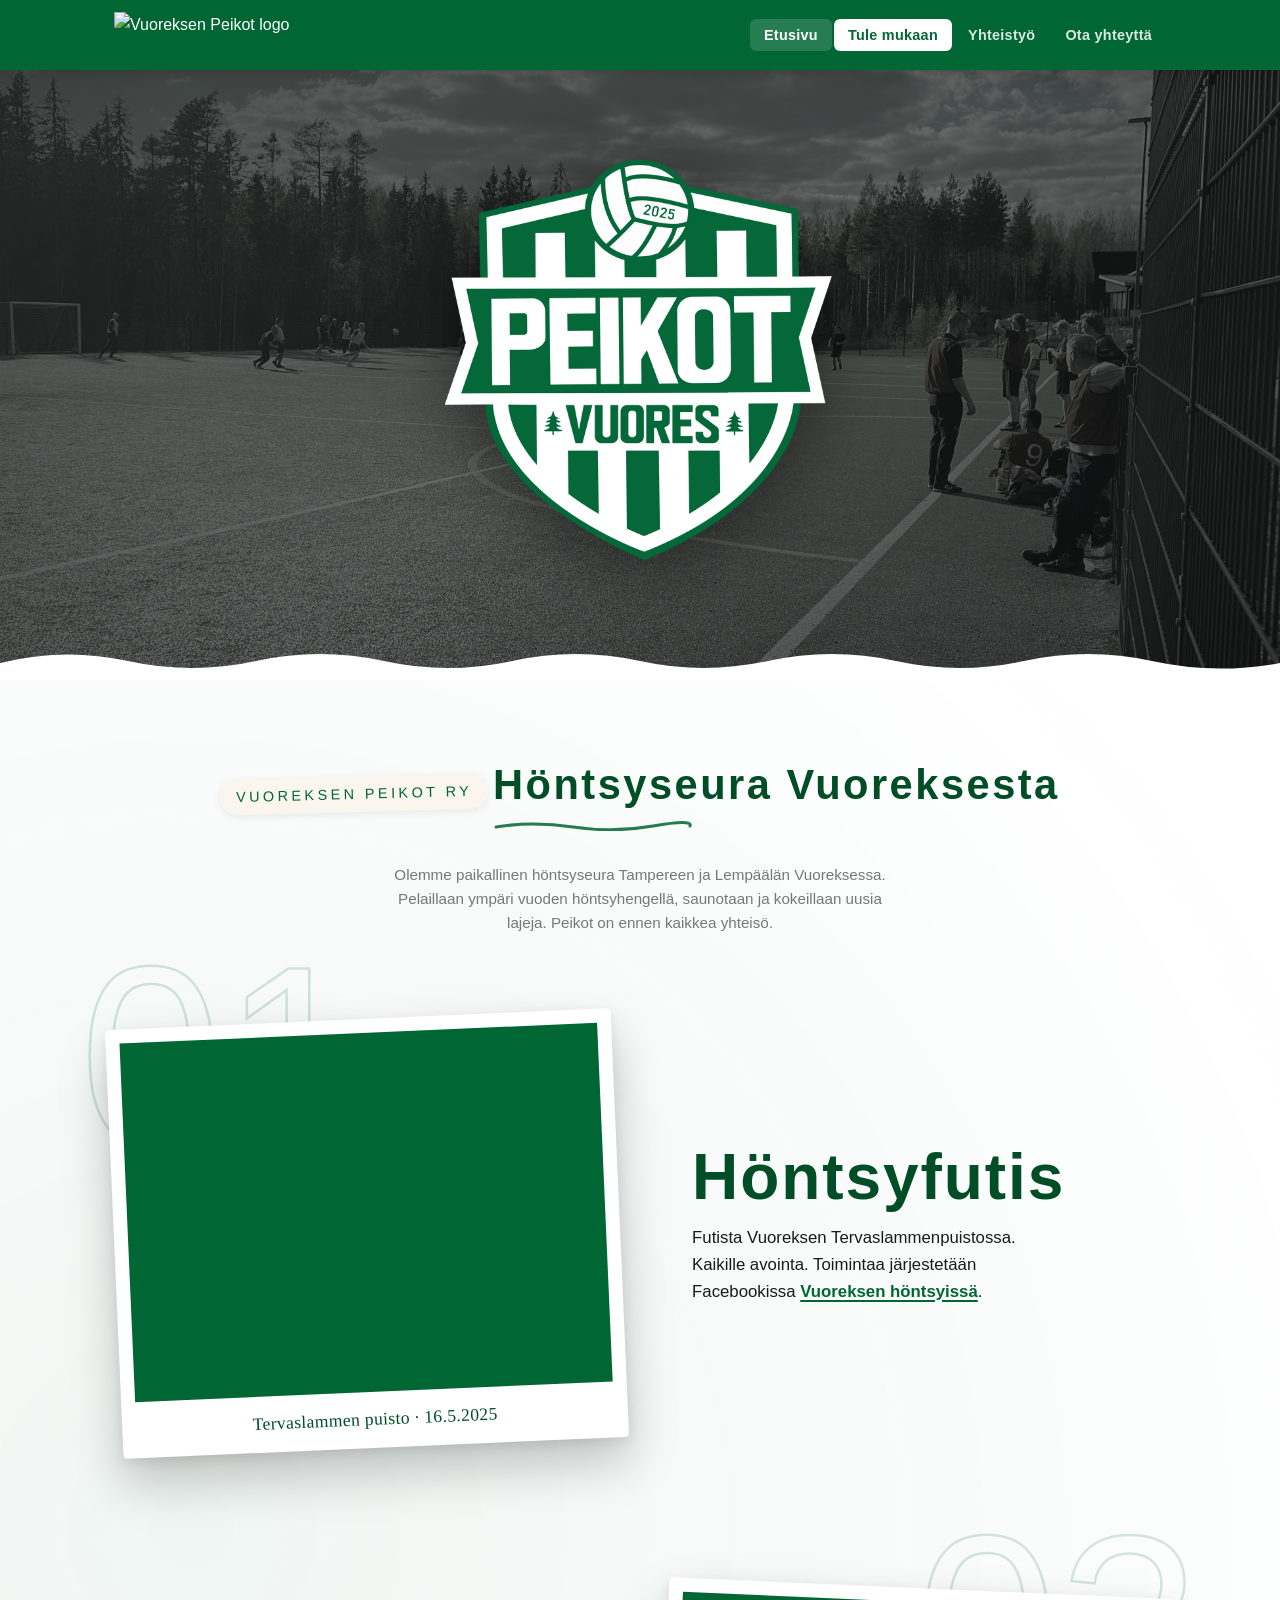
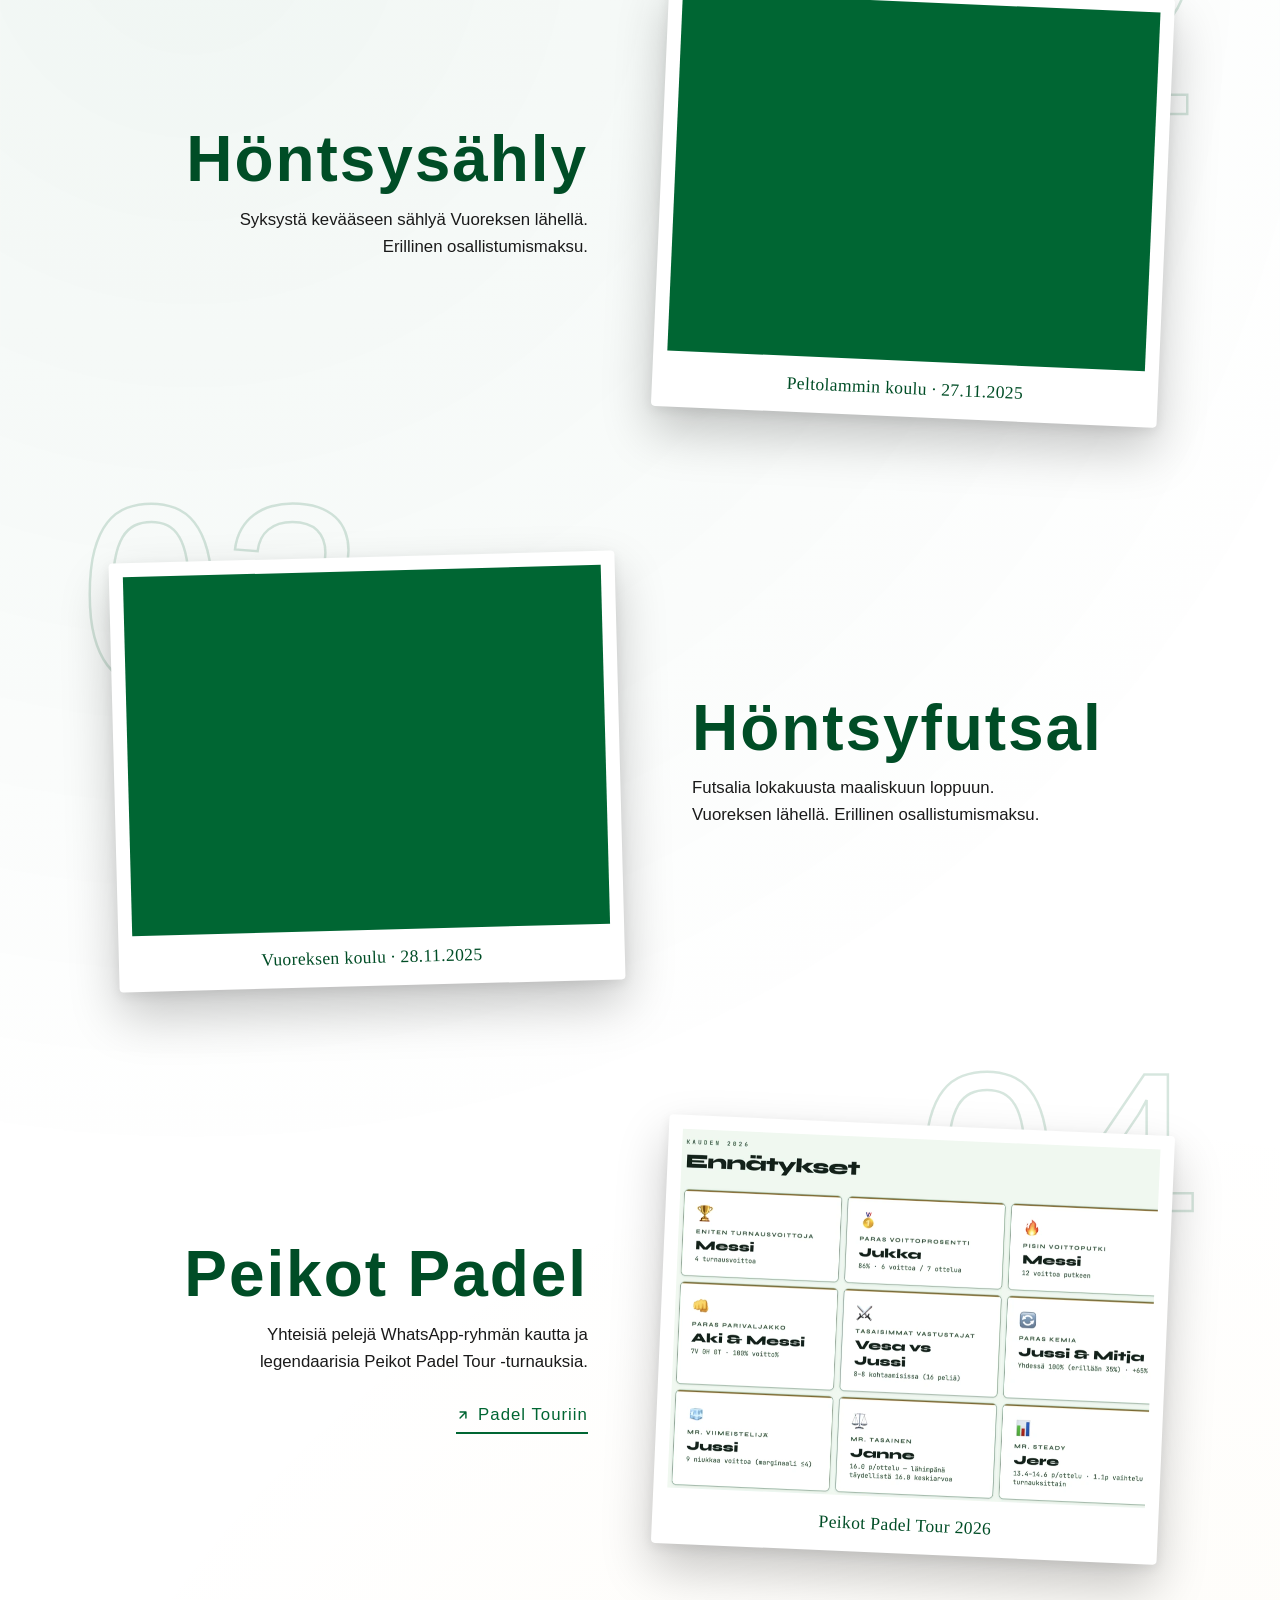
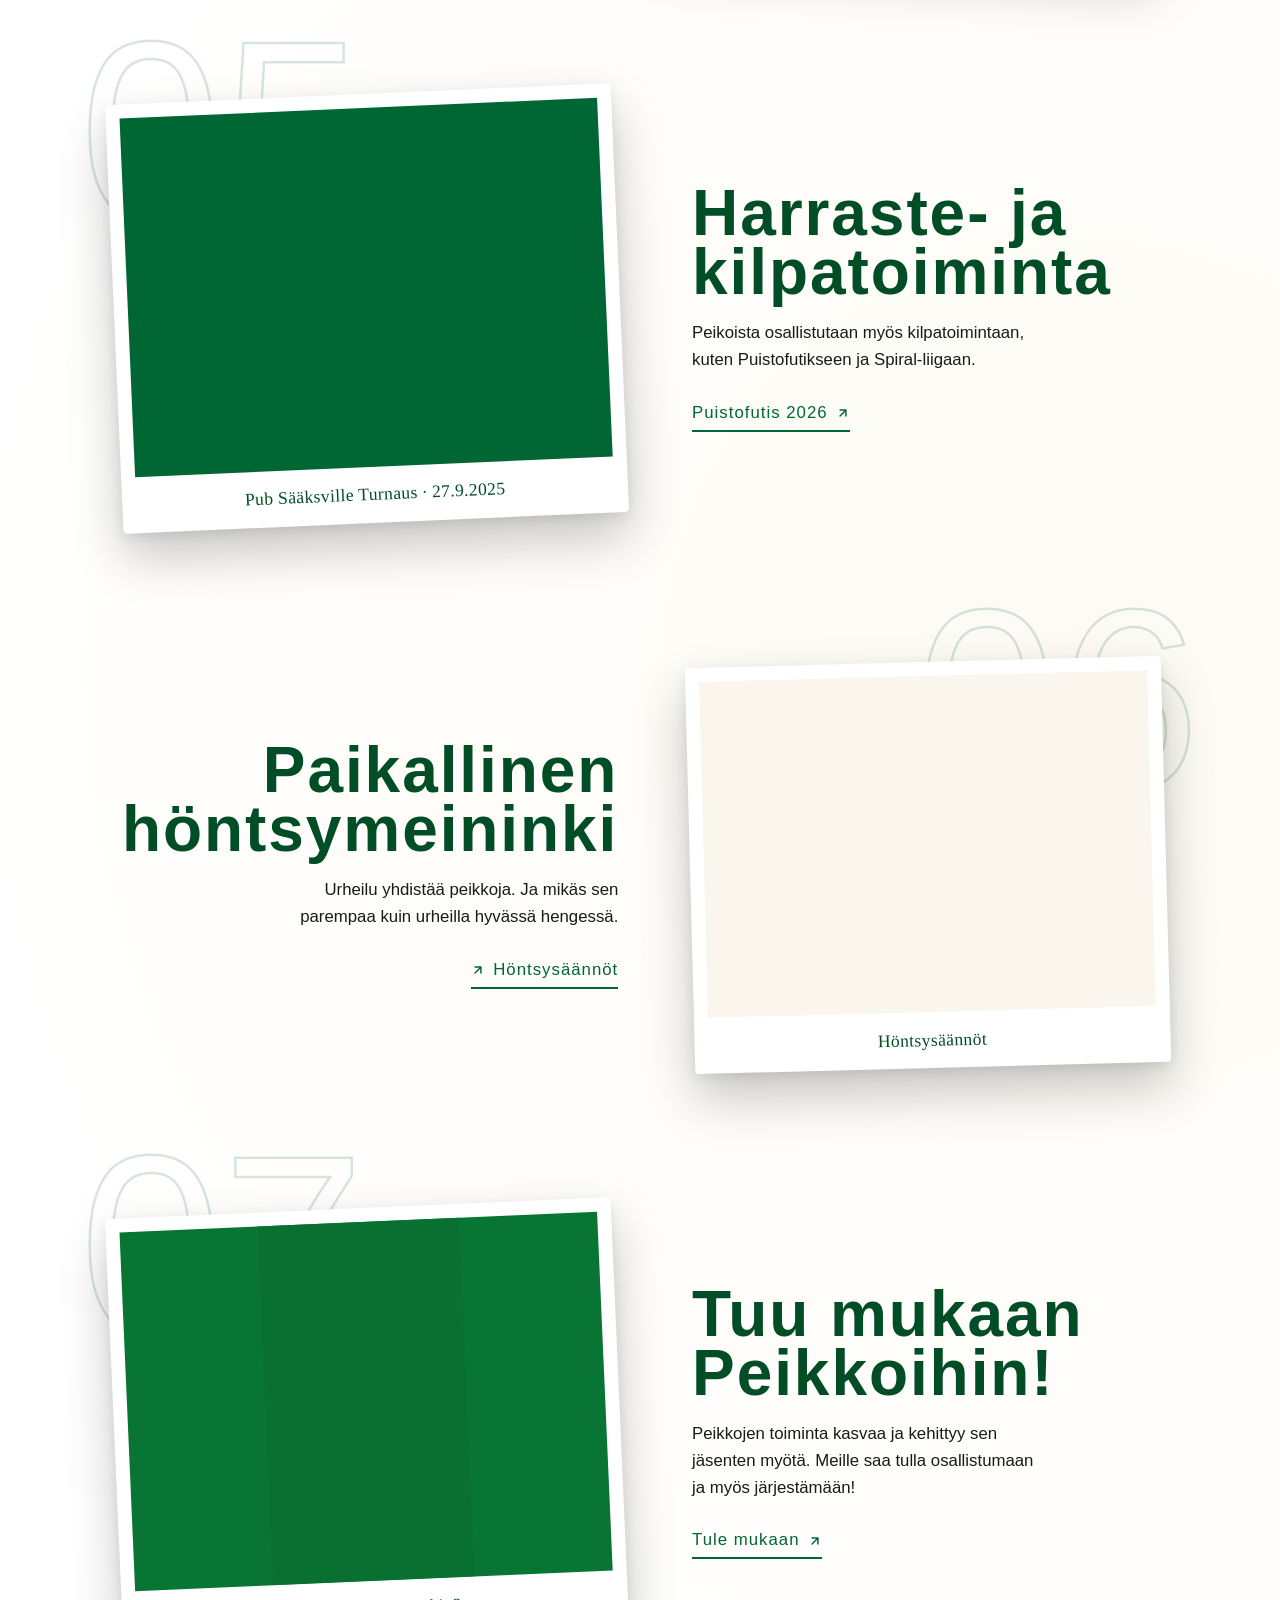
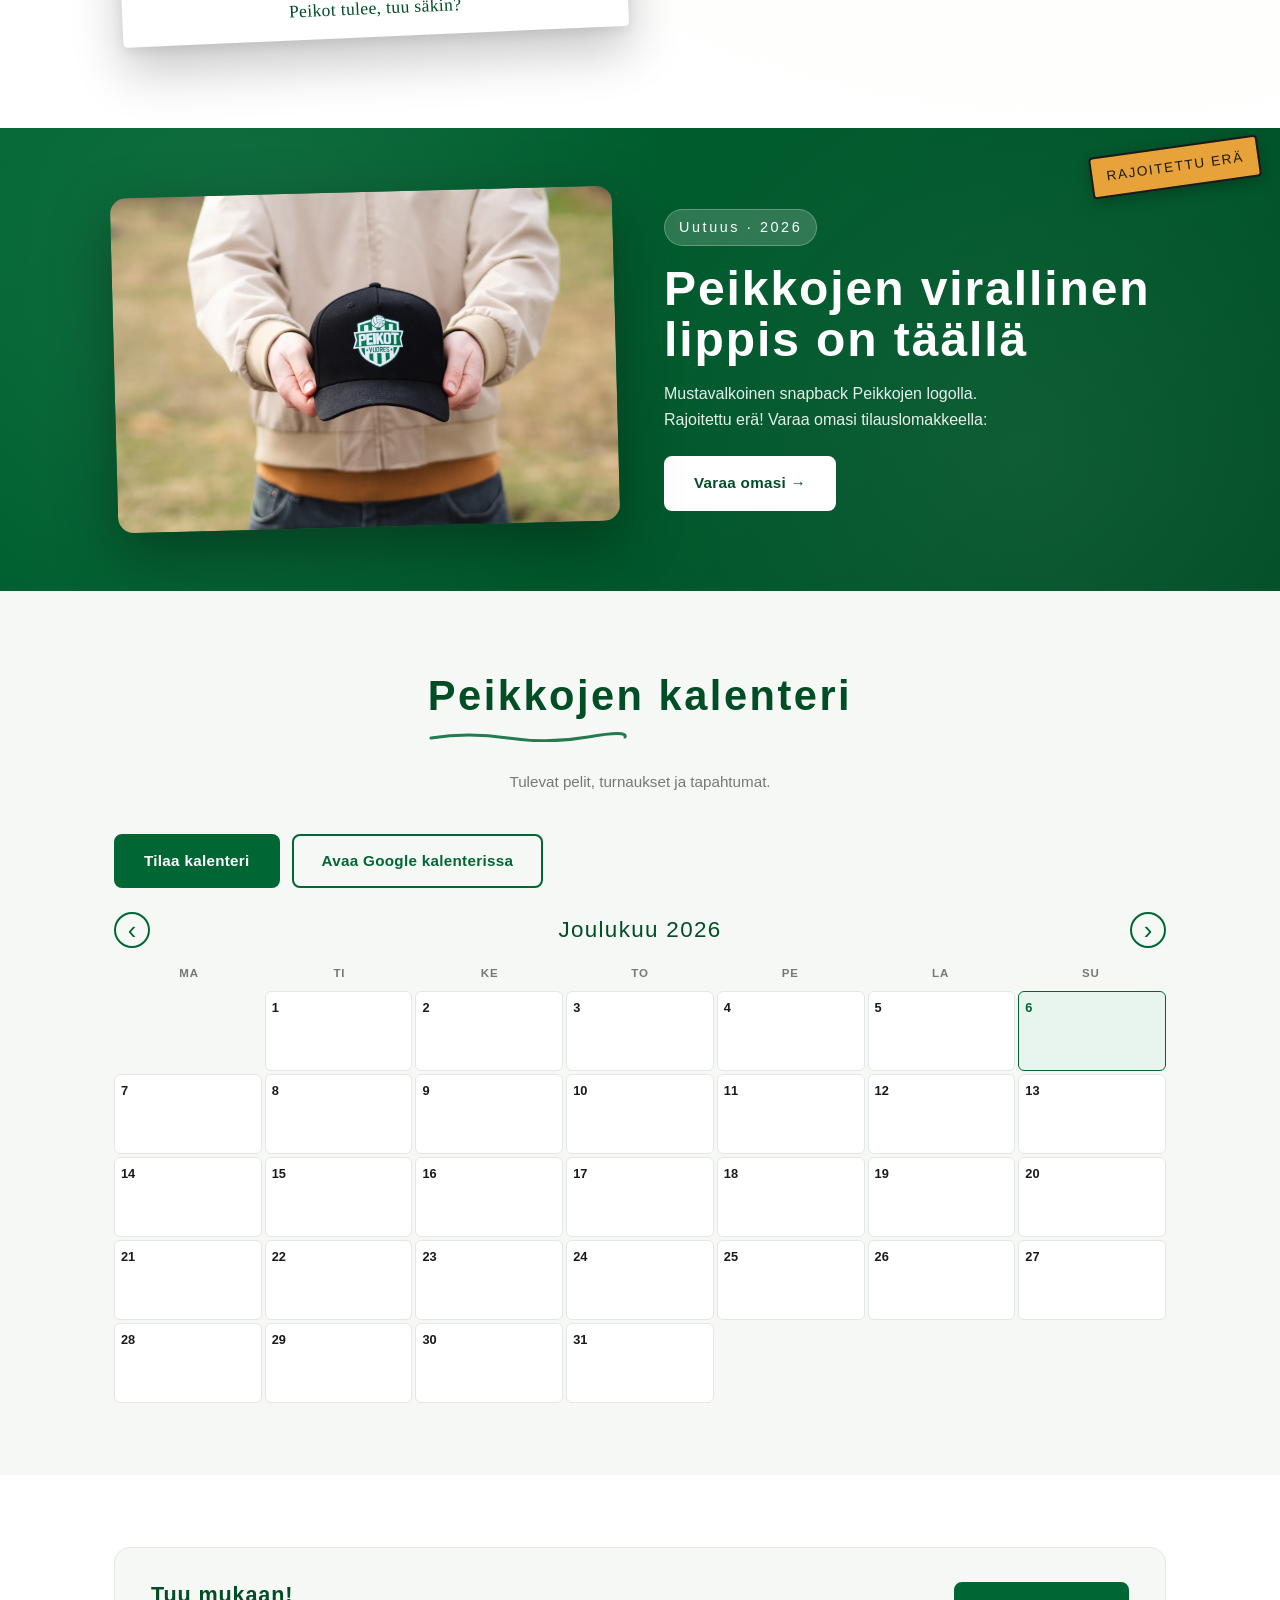
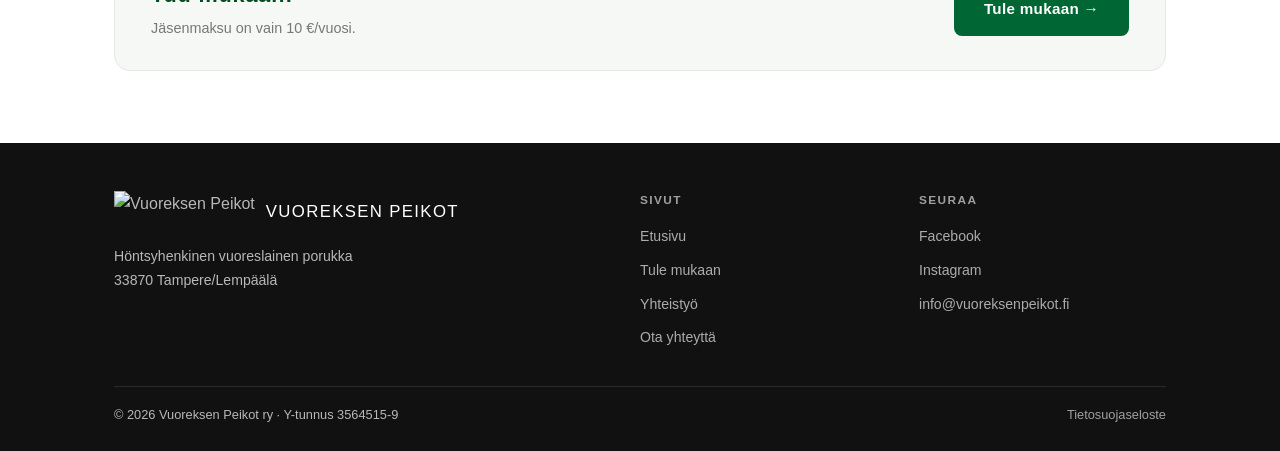
==== index.html @ 54857ee6 "Korjaa mobiilinavi ja kalenteri, hio sisältöä" ====
<!DOCTYPE html>
<html lang="fi">
<head>
  <meta charset="UTF-8">
  <meta name="viewport" content="width=device-width, initial-scale=1.0">
  <title>Vuoreksen Peikot ry</title>
  <meta name="description" content="Vuoreksen Peikot ry on vuoreslainen urheiluseura, joka edistää liikuntaa ja urheilua Vuoreksen alueella. Futista, futsalia, sählyä, padelia ja muuta paikallisella vuoreslaisella höntsymeiningillä!">
  <meta property="og:title" content="Vuoreksen Peikot ry">
  <meta property="og:description" content="Vuoreslainen urheiluseura. Liity mukaan!">
  <meta property="og:image" content="https://vuoreksenpeikot.fi/img/logo.webp">
  <meta property="og:image:alt" content="Vuoreksen Peikot ry:n logo">
  <meta property="og:url" content="https://vuoreksenpeikot.fi/">
  <meta property="og:type" content="website">
  <link rel="icon" href="img/favicon.ico" sizes="any">
  <link rel="icon" href="img/favicon-32x32.png" type="image/png" sizes="32x32">
  <link rel="icon" href="img/favicon-16x16.png" type="image/png" sizes="16x16">
  <link rel="apple-touch-icon" href="img/apple-touch-icon.png">
  <link rel="manifest" href="site.webmanifest">
  <link rel="preload" href="fonts/BebasNeue-Regular.woff2" as="font" type="font/woff2" crossorigin>
  <link rel="preload" as="image" href="img/banner.webp" type="image/webp" fetchpriority="high">
  <link rel="canonical" href="https://vuoreksenpeikot.fi/">
  <link rel="stylesheet" href="css/style.css?v=1">
  <script type="application/ld+json">
  {
    "@context": "https://schema.org",
    "@type": "SportsClub",
    "name": "Vuoreksen Peikot ry",
    "url": "https://vuoreksenpeikot.fi",
    "logo": "https://vuoreksenpeikot.fi/img/logo.webp",
    "description": "Vuoreslainen urheiluseura, joka edistää liikuntaa ja urheilua Vuoreksen alueella.",
    "address": {
      "@type": "PostalAddress",
      "addressLocality": "Tampere",
      "addressRegion": "Pirkanmaa",
      "addressCountry": "FI"
    },
    "sport": ["Futsal", "Jalkapallo", "Sähly", "Padel"],
    "sameAs": [
      "https://www.instagram.com/vuoreksenpeikot",
      "https://www.facebook.com/vuoreksenpeikot"
    ]
  }
  </script>
</head>
<body>

  <div id="nav-placeholder"><noscript><nav class="nav" role="navigation" aria-label="Päänavigaatio"><div class="container nav-inner"><a href="index.html" class="nav-logo" aria-label="Vuoreksen Peikot etusivu"><img src="img/logo-white.webp" alt="Vuoreksen Peikot logo"></a><ul class="nav-links" style="display:flex"><li><a href="index.html">Etusivu</a></li><li><a href="liity.html">Tule mukaan</a></li><li><a href="yhteistyo.html">Yhteistyö</a></li><li><a href="ota-yhteytta.html">Ota yhteyttä</a></li></ul></div></nav></noscript></div>

  <!-- HERO -->
  <section class="hero" id="main-content">
    <div class="hero-bg" aria-hidden="true"></div>
    <picture>
      <source srcset="img/Peikot_logo.webp" type="image/webp">
      <img src="img/Peikot_logo.png" alt="Vuoreksen Peikot ry" class="hero-logo" width="1400" height="1400" fetchpriority="high">
    </picture>
  </section>

  <!-- ESITTELY -->
  <section class="section section--activity">
    <div class="container">
      <div class="section-header" style="text-align:center; margin-bottom: 64px;">
        <span class="section-kicker">Vuoreksen Peikot ry</span>
        <h2 class="section-title" style="display:inline-block;">Höntsyseura Vuoreksesta</h2>
        <p class="section-subtitle" style="margin: 18px auto 0; text-align:center;">Olemme paikallinen höntsyseura Tampereen ja Lempäälän Vuoreksessa. Pelaillaan ympäri vuoden höntsyhengellä, saunotaan ja kokeillaan uusia lajeja. Peikot on ennen kaikkea yhteisö.</p>
      </div>

      <div class="activity-stack">
        <div class="activity-card">
          <span class="activity-card-num" aria-hidden="true">01</span>
          <div class="activity-card-media-wrap">
            <div class="activity-card-media" style="background-image: url('img/futis.webp')"></div>
            <span class="activity-card-caption">Tervaslammen puisto · 16.5.2025</span>
          </div>
          <div class="activity-card-body">
            <h3>Höntsyfutis</h3>
            <p>Futista Vuoreksen Tervaslammenpuistossa. Kaikille avointa. Toimintaa järjestetään Facebookissa <a href="https://www.facebook.com/groups/vuoreksenhontsyt" target="_blank" rel="noopener">Vuoreksen höntsyissä</a>.</p>
          </div>
        </div>
        <div class="activity-card">
          <span class="activity-card-num" aria-hidden="true">02</span>
          <div class="activity-card-media-wrap">
            <div class="activity-card-media" style="background-image: url('img/sahly.webp')"></div>
            <span class="activity-card-caption">Peltolammin koulu · 27.11.2025</span>
          </div>
          <div class="activity-card-body">
            <h3>Höntsysähly</h3>
            <p>Syksystä kevääseen sählyä Vuoreksen lähellä. Erillinen osallistumismaksu.</p>
          </div>
        </div>
        <div class="activity-card">
          <span class="activity-card-num" aria-hidden="true">03</span>
          <div class="activity-card-media-wrap">
            <div class="activity-card-media" style="background-image: url('img/futsal.webp')"></div>
            <span class="activity-card-caption">Vuoreksen koulu · 28.11.2025</span>
          </div>
          <div class="activity-card-body">
            <h3>Höntsyfutsal</h3>
            <p>Futsalia lokakuusta maaliskuun loppuun. Vuoreksen lähellä. Erillinen osallistumismaksu.</p>
          </div>
        </div>

        <a href="https://padel.vuoreksenpeikot.fi/" target="_blank" rel="noopener" class="activity-card">
          <span class="activity-card-num" aria-hidden="true">04</span>
          <div class="activity-card-media-wrap">
            <div class="activity-card-media activity-card-media--padel-img"></div>
            <span class="activity-card-caption">Peikot Padel Tour 2026</span>
          </div>
          <div class="activity-card-body">
            <h3>Peikot Padel</h3>
            <p>Yhteisiä pelejä WhatsApp-ryhmän kautta ja legendaarisia Peikot Padel Tour -turnauksia.</p>
            <span class="activity-card-cta">
              Padel Touriin
              <svg width="14" height="14" viewBox="0 0 24 24" fill="none" stroke="currentColor" stroke-width="2.5" stroke-linecap="round" stroke-linejoin="round"><path d="M7 17L17 7M17 7H7M17 7v10"/></svg>
            </span>
          </div>
        </a>

        <a href="https://tulospalvelu.palloliitto.fi/team/35216425/info" target="_blank" rel="noopener" class="activity-card">
          <span class="activity-card-num" aria-hidden="true">05</span>
          <div class="activity-card-media-wrap">
            <div class="activity-card-media" style="background-image: url('img/peikot-kilpa.webp')"></div>
            <span class="activity-card-caption">Pub Sääksville Turnaus · 27.9.2025</span>
          </div>
          <div class="activity-card-body">
            <h3>Harraste- ja kilpatoiminta</h3>
            <p>Peikoista osallistutaan myös kilpatoimintaan, kuten Puistofutikseen ja Spiral-liigaan.</p>
            <span class="activity-card-cta">
              Puistofutis 2026
              <svg width="14" height="14" viewBox="0 0 24 24" fill="none" stroke="currentColor" stroke-width="2.5" stroke-linecap="round" stroke-linejoin="round"><path d="M7 17L17 7M17 7H7M17 7v10"/></svg>
            </span>
          </div>
        </a>

        <div class="activity-card" id="hontsy-btn" role="button" tabindex="0">
          <span class="activity-card-num" aria-hidden="true">06</span>
          <div class="activity-card-media-wrap">
            <div class="activity-card-media activity-card-media--hontsy-img"></div>
            <span class="activity-card-caption">Höntsysäännöt</span>
          </div>
          <div class="activity-card-body">
            <h3>Paikallinen höntsymeininki</h3>
            <p>Urheilu yhdistää peikkoja. Ja mikäs sen parempaa kuin urheilla hyvässä hengessä.</p>
            <span class="activity-card-cta">
              Höntsysäännöt
              <svg width="14" height="14" viewBox="0 0 24 24" fill="none" stroke="currentColor" stroke-width="2.5" stroke-linecap="round" stroke-linejoin="round"><path d="M7 17L17 7M17 7H7M17 7v10"/></svg>
            </span>
          </div>
        </div>

        <a href="liity.html" class="activity-card">
          <span class="activity-card-num" aria-hidden="true">07</span>
          <div class="activity-card-media-wrap">
            <video class="activity-card-media activity-card-video" autoplay muted loop playsinline preload="metadata" poster="img/peikottulee-poster.jpg" aria-hidden="true">
              <source src="img/peikottulee.webm" type="video/webm">
              <source src="img/peikottulee.mp4" type="video/mp4">
            </video>
            <span class="activity-card-caption">Peikot tulee, tuu säkin?</span>
          </div>
          <div class="activity-card-body">
            <h3>Tuu mukaan Peikkoihin!</h3>
            <p>Peikkojen toiminta kasvaa ja kehittyy sen jäsenten myötä. Meille saa tulla osallistumaan ja myös järjestämään!</p>
            <span class="activity-card-cta">
              Tule mukaan
              <svg width="14" height="14" viewBox="0 0 24 24" fill="none" stroke="currentColor" stroke-width="2.5" stroke-linecap="round" stroke-linejoin="round"><path d="M7 17L17 7M17 7H7M17 7v10"/></svg>
            </span>
          </div>
        </a>
      </div>
    </div>
  </section>

  <!-- LIPPIS-PROMO -->
  <section class="lippis-promo">
    <span class="lippis-stamp" aria-hidden="true">Rajoitettu erä</span>
    <div class="container lippis-promo-inner">
      <a href="https://forms.gle/rywAhLNDSRMH4BDd9" target="_blank" rel="noopener" class="lippis-promo-media" aria-label="Varaa Peikkojen lippis tilauslomakkeella">
        <img src="img/lippis.webp" alt="Peikot Vuores -lippis kädessä" class="lippis-slide is-active" width="1600" height="1067">
        <img src="img/lippis-2.webp" alt="Peikot Vuores -lippis päässä" class="lippis-slide" loading="lazy" width="1600" height="1067">
      </a>
      <div class="lippis-promo-text">
        <span class="lippis-promo-kicker">Uutuus · 2026</span>
        <h2>Peikkojen virallinen lippis on täällä</h2>
        <p>Mustavalkoinen snapback Peikkojen logolla. Rajoitettu erä! Varaa omasi tilauslomakkeella:</p>
        <a href="https://forms.gle/rywAhLNDSRMH4BDd9" target="_blank" rel="noopener" class="btn btn-primary">
          Varaa omasi →
        </a>
      </div>
    </div>
  </section>

  <!-- KALENTERI -->
  <section class="section section-alt">
    <div class="container">
      <div class="section-header" style="text-align:center; margin-bottom: 40px;">
        <h2 class="section-title" style="display:inline-block;">Peikkojen kalenteri</h2>
        <p class="section-subtitle" style="margin: 14px auto 0; text-align:center;">Tulevat pelit, turnaukset ja tapahtumat.</p>
      </div>

      <div class="calendar-subscribe" style="margin-bottom:24px">
        <a href="webcal://calendar.google.com/calendar/ical/info%40vuoreksenpeikot.fi/public/basic.ics" class="btn btn-primary">Tilaa kalenteri</a>
        <a href="https://calendar.google.com/calendar/embed?src=info%40vuoreksenpeikot.fi&ctz=Europe%2FHelsinki" target="_blank" rel="noopener" class="btn btn-outline-green">Avaa Google kalenterissa</a>
      </div>

      <div id="event-list">
        <div class="cal-header">
          <button class="cal-nav-btn" id="cal-prev">&#8249;</button>
          <span class="cal-month-title" id="cal-month-title"></span>
          <button class="cal-nav-btn" id="cal-next">&#8250;</button>
        </div>
        <div class="cal-weekdays">
          <div>Ma</div><div>Ti</div><div>Ke</div><div>To</div><div>Pe</div><div>La</div><div>Su</div>
        </div>
        <div class="cal-days" id="cal-days">
          <div class="event-list-empty" style="grid-column:1/-1">Ladataan tapahtumia...</div>
        </div>
      </div>
    </div>
  </section>

  <!-- TAPAHTUMA-MODAALI -->
  <div id="cal-modal" class="cal-modal-overlay" role="dialog" aria-modal="true">
    <div class="cal-modal-box">
      <button class="cal-modal-close" id="cal-modal-close" aria-label="Sulje">&times;</button>
      <h3 id="cal-modal-title"></h3>
      <p id="cal-modal-date" class="cal-modal-meta"></p>
      <p id="cal-modal-time" class="cal-modal-meta"></p>
      <p id="cal-modal-location" class="cal-modal-meta cal-modal-location"></p>
      <p id="cal-modal-desc" class="cal-modal-desc"></p>
    </div>
  </div>

  <!-- CTA -->
  <section class="section">
    <div class="container">
      <div class="cta-banner">
        <div>
          <h3>Tuu mukaan!</h3>
          <p>Jäsenmaksu on vain 10 €/vuosi.</p>
        </div>
        <a href="liity.html" class="btn btn-primary">Tule mukaan →</a>
      </div>
    </div>
  </section>

  <!-- Höntsysäännöt modal -->
  <div id="hontsy-modal" class="lightbox" role="dialog" aria-modal="true" aria-label="Peikkojen höntsysäännöt" onclick="if(event.target===this)this.classList.remove('is-open')">
    <button class="lightbox-close" onclick="this.parentElement.classList.remove('is-open')" aria-label="Sulje">&times;</button>
    <img src="img/peikkojen-hontsysaannot.webp" alt="Peikkojen höntsysäännöt" class="lightbox-img">
  </div>

  <div id="footer-placeholder"></div>

  <script data-goatcounter="https://peikot.goatcounter.com/count"
          async src="js/count.js"></script>
  <script src="js/main.js?v=1"></script>
</body>
</html>
---- css/style.css ----
/* =====================================================
   VUOREKSEN PEIKOT — style.css
   Brand: #006633 (Metsän vihreä) / #ffffff (Valkoinen)
   Display: Bebas Neue | Body: Arial
===================================================== */

@font-face {
  font-family: 'Bebas Neue';
  font-style: normal;
  font-weight: 400;
  font-display: swap;
  src: url('../fonts/BebasNeue-Regular.woff2') format('woff2');
}

/* --- Custom Properties --- */
:root {
  --green:       #006633;
  --green-dark:  #004d26;
  --green-light: #007a3d;
  --green-pale:  #e8f5ee;
  --white:       #ffffff;
  --off-white:   #f6f8f6;
  --cream:       #faf6ee;
  --ink:         #1a1a1a;
  --accent-warm: #e8a23a;
  --gray-light:  #e4e8e4;
  --gray:        #777;
  --dark:        #111;
  --text:        #1a1a1a;

  --font-display: 'Bebas Neue', 'Arial Black', sans-serif;
  --font-body:    Arial, Helvetica, sans-serif;

  --nav-height: 70px;
  --radius:     8px;
  --radius-lg:  16px;
  --shadow:     0 2px 12px rgba(0,0,0,.09);
  --shadow-lg:  0 8px 32px rgba(0,0,0,.14);
  --transition: .22s cubic-bezier(.4,0,.2,1);
  --max-width:  1100px;

  /* Lajivärit */
  --color-sahly:           #c0392b;
  --color-futsal:          #2980b9;
  --color-harrastefutsal:  #e67e22;
  --color-padel:           #8e44ad;
  --color-futis:           #27ae60;
  --color-gold:            #daa520;
  --color-gold-dark:       #b8860b;
}

/* --- Reset --- */
*, *::before, *::after { box-sizing: border-box; margin: 0; padding: 0; }
html { scroll-behavior: smooth; }
body { font-family: var(--font-body); color: var(--text); background: var(--white); line-height: 1.6; -webkit-font-smoothing: antialiased; }
img { max-width: 100%; height: auto; display: block; }
a { color: inherit; text-decoration: none; }
button { cursor: pointer; border: none; background: none; font-family: inherit; }

/* --- Skip-link (saavutettavuus) --- */
.skip-link {
  position: absolute; left: -9999px; top: auto;
  background: var(--white); color: var(--green); padding: 8px 16px;
  font-weight: 700; font-size: .9rem; z-index: 1001; border-radius: var(--radius);
  text-decoration: none;
}
.skip-link:focus { left: 16px; top: 16px; }

/* --- Container --- */
.container { max-width: var(--max-width); margin: 0 auto; padding: 0 24px; }

/* --- Buttons --- */
.btn {
  display: inline-flex; align-items: center; gap: 8px;
  padding: 13px 28px; border-radius: var(--radius);
  font-family: var(--font-body); font-size: .95rem; font-weight: 700;
  letter-spacing: .02em; transition: all var(--transition);
  border: 2px solid transparent; white-space: nowrap;
}
.btn-primary { background: var(--green); color: var(--white); border-color: var(--green); }
.btn-primary:hover { background: var(--green-dark); border-color: var(--green-dark); transform: translateY(-2px); box-shadow: 0 6px 20px rgba(0,102,51,.35); }
.btn-outline { background: transparent; color: var(--white); border-color: rgba(255,255,255,.7); }
.btn-outline:hover { background: var(--white); color: var(--green); border-color: var(--white); transform: translateY(-2px); }
.btn-outline-green { background: transparent; color: var(--green); border-color: var(--green); }
.btn-outline-green:hover { background: var(--green); color: var(--white); transform: translateY(-2px); }
.btn-block { width: 100%; justify-content: center; }

/* Nav placeholder — pitää tilan varattuna async-latauksen aikana */
#nav-placeholder { height: var(--nav-height); background: var(--green); position: sticky; top: 0; z-index: 100; }

/* =====================================================
   NAVIGATION
===================================================== */
.nav {
  position: sticky; top: 0; z-index: 100;
  background: var(--green); height: var(--nav-height);
  box-shadow: 0 2px 16px rgba(0,0,0,.18);
}
.nav-inner { display: flex; align-items: center; justify-content: space-between; height: 100%; }

.nav-logo { display: flex; align-items: center; gap: 12px; color: var(--white); }
.nav-logo img { height: 46px; width: auto; }
.nav-logo-text { font-family: var(--font-display); font-size: 1.25rem; letter-spacing: .1em; line-height: 1.1; }
.nav-logo-text small { display: block; font-size: .7rem; letter-spacing: .15em; opacity: .8; }

.nav-links { display: none; list-style: none; gap: 2px; }
.nav-links a {
  color: rgba(255,255,255,.85); font-weight: 600; font-size: .9rem;
  padding: 8px 14px; border-radius: 6px; transition: all var(--transition); letter-spacing: .02em;
}
.nav-links a:hover, .nav-links a.active { color: var(--white); background: rgba(255,255,255,.15); }
.nav-cta { background: var(--white) !important; color: var(--green) !important; font-weight: 700 !important; }
.nav-cta:hover { background: rgba(255,255,255,.9) !important; }

.nav-hamburger { display: flex; flex-direction: column; gap: 5px; padding: 8px; border-radius: 6px; transition: background var(--transition); }
.nav-hamburger:hover { background: rgba(255,255,255,.15); }
.nav-hamburger span { display: block; width: 24px; height: 2px; background: var(--white); border-radius: 2px; transition: all var(--transition); }

body.nav-open .nav-hamburger span:nth-child(1) { transform: translateY(7px) rotate(45deg); }
body.nav-open .nav-hamburger span:nth-child(2) { opacity: 0; transform: scaleX(0); }
body.nav-open .nav-hamburger span:nth-child(3) { transform: translateY(-7px) rotate(-45deg); }

.nav-mobile {
  display: none; position: fixed;
  top: var(--nav-height); left: 0; right: 0;
  background: var(--green-dark); padding: 12px 24px 24px;
  box-shadow: 0 8px 24px rgba(0,0,0,.25); z-index: 99;
}
body.nav-open .nav-mobile { display: block; }
.nav-mobile a { display: block; color: rgba(255,255,255,.9); font-weight: 600; font-size: 1.05rem; padding: 13px 0; border-bottom: 1px solid rgba(255,255,255,.1); transition: color var(--transition); }
.nav-mobile a:last-child { border-bottom: none; }
.nav-mobile a:hover { color: var(--white); }

@media (min-width: 768px) {
  .nav-links { display: flex; }
  .nav-hamburger { display: none; }
}

/* =====================================================
   HERO (etusivu)
===================================================== */
.hero {
  background: var(--green); color: var(--white);
  padding: 60px 0 90px; position: relative; overflow: hidden;
  min-height: clamp(360px, 60vh, 560px);
  display: flex; align-items: center; justify-content: center;
}
/* Doodle-aalto heron alareunaan (tylsän polygonin tilalla) */
.hero::after {
  content: ''; position: absolute; bottom: -1px; left: 0; right: 0; height: 36px;
  background: var(--white);
  -webkit-mask-image: url("data:image/svg+xml;utf8,<svg xmlns='http://www.w3.org/2000/svg' viewBox='0 0 1200 36' preserveAspectRatio='none'><path d='M0,36 L0,18 Q60,2 120,16 T240,16 T360,16 T480,16 T600,16 T720,16 T840,16 T960,16 T1080,16 T1200,18 L1200,36 Z' fill='black'/></svg>");
          mask-image: url("data:image/svg+xml;utf8,<svg xmlns='http://www.w3.org/2000/svg' viewBox='0 0 1200 36' preserveAspectRatio='none'><path d='M0,36 L0,18 Q60,2 120,16 T240,16 T360,16 T480,16 T600,16 T720,16 T840,16 T960,16 T1080,16 T1200,18 L1200,36 Z' fill='black'/></svg>");
  -webkit-mask-size: 100% 100%; mask-size: 100% 100%;
  -webkit-mask-repeat: no-repeat; mask-repeat: no-repeat;
}
.hero-bg {
  position: absolute; inset: 0;
  background: url('../img/banner.JPG') center/cover no-repeat;
  background: -webkit-image-set(url('../img/banner.webp') type('image/webp'), url('../img/banner.JPG') type('image/jpeg')) center/cover no-repeat;
  background: image-set(url('../img/banner.webp') type('image/webp'), url('../img/banner.JPG') type('image/jpeg')) center/cover no-repeat;
  filter: grayscale(.9) contrast(1.05) brightness(.75);
}
.hero-bg::after {
  content: ''; position: absolute; inset: 0;
  background: linear-gradient(135deg,
    rgba(0,77,38,.78) 0%,
    rgba(0,77,38,.55) 50%,
    rgba(0,40,20,.7) 100%);
}
.hero-logo {
  position: relative; z-index: 1;
  width: clamp(220px, 40vw, 460px);
  height: auto;
  filter: drop-shadow(0 10px 36px rgba(0,0,0,.5));
}
@media (max-width: 600px) {
  .hero-logo { width: clamp(180px, 60vw, 280px); }
  .hero { min-height: 320px; padding: 40px 0 60px; }
}
.hero-content { position: relative; z-index: 1; max-width: 720px; }
.hero-badge {
  display: inline-block; background: var(--cream); color: var(--green-dark);
  font-size: .75rem; font-weight: 700; letter-spacing: .14em; text-transform: uppercase;
  padding: 6px 16px; border-radius: 20px; margin-bottom: 24px;
  transform: rotate(-2deg);
  box-shadow: 0 3px 10px rgba(0,0,0,.18), 0 0 0 1px rgba(255,255,255,.4) inset;
}
.hero h1 {
  font-family: var(--font-display); font-size: clamp(2.8rem, 8vw, 6.5rem);
  line-height: 1.02; letter-spacing: .06em; margin-bottom: 22px;
  position: relative;
  text-shadow: 0 2px 16px rgba(0,0,0,.45);
}
/* Käsinpiirretty alleviivaus h1:n alle */
.hero h1::after {
  content: ''; display: block;
  width: clamp(140px, 28vw, 220px); height: 14px; margin-top: 10px;
  background: url("data:image/svg+xml;utf8,<svg xmlns='http://www.w3.org/2000/svg' viewBox='0 0 220 14' fill='none' stroke='white' stroke-width='3' stroke-linecap='round'><path d='M3 8 Q40 -2 80 7 T160 7 T217 6'/></svg>") left center / contain no-repeat;
  opacity: .9;
}
.hero p { font-size: 1.05rem; opacity: .95; margin-bottom: 36px; max-width: 520px; line-height: 1.7; text-shadow: 0 1px 8px rgba(0,0,0,.4); }
.hero-buttons { display: flex; gap: 12px; flex-wrap: wrap; }


/* =====================================================
   PAGE HERO (alasivut)
===================================================== */
.page-hero {
  background: var(--green); color: var(--white);
  padding: 52px 0 72px; position: relative; overflow: hidden;
}
.page-hero::after {
  content: ''; position: absolute; bottom: -1px; left: 0; right: 0; height: 48px;
  background: var(--off-white); clip-path: polygon(0 100%, 100% 0, 100% 100%);
}
.page-hero-bg {
  position: absolute; inset: 0;
  background-image: repeating-linear-gradient(-45deg, transparent, transparent 40px, rgba(255,255,255,.03) 40px, rgba(255,255,255,.03) 80px);
}
.page-hero-content { position: relative; z-index: 1; }
.page-hero h1 { font-family: var(--font-display); font-size: clamp(2.2rem, 5vw, 3.4rem); letter-spacing: .06em; margin-bottom: 10px; }
.page-hero p { font-size: 1rem; opacity: .88; max-width: 500px; }

/* =====================================================
   SECTIONS
===================================================== */
.section { padding: 72px 0; }
.section-alt { background: var(--off-white); }
.section-green { background: var(--green); color: var(--white); }

.section-header { margin-bottom: 40px; }
.section-kicker {
  display: inline-block;
  font-family: var(--font-display);
  font-size: .9rem; letter-spacing: .24em; text-transform: uppercase;
  color: var(--green); margin-bottom: 8px;
  background: var(--cream);
  padding: 6px 16px;
  border-radius: 20px;
  transform: rotate(-1.5deg);
  box-shadow: 0 2px 8px rgba(0,0,0,.08);
}
.section-title {
  font-family: var(--font-display); font-size: clamp(1.8rem, 4vw, 2.6rem);
  letter-spacing: .06em; color: var(--green-dark); margin-bottom: 14px;
  position: relative; display: inline-block; padding-bottom: 12px;
}
/* Käsinpiirretty alleviivaus section-titlejen alle */
.section-title::after {
  content: ''; position: absolute; left: 0; right: 0; bottom: 0;
  height: 10px;
  background: url("data:image/svg+xml;utf8,<svg xmlns='http://www.w3.org/2000/svg' viewBox='0 0 200 10' fill='none' stroke='%23006633' stroke-width='3' stroke-linecap='round'><path d='M3 6 Q40 0 80 6 T160 5 T197 5'/></svg>") left center / contain no-repeat;
  opacity: .85;
}
.section-title-white { color: var(--white); }
.section-title-white::after {
  background-image: url("data:image/svg+xml;utf8,<svg xmlns='http://www.w3.org/2000/svg' viewBox='0 0 200 10' fill='none' stroke='white' stroke-width='3' stroke-linecap='round'><path d='M3 6 Q40 0 80 6 T160 5 T197 5'/></svg>");
}
.section-subtitle { color: var(--gray); font-size: .95rem; max-width: 520px; }
.section-subtitle a {
  color: var(--green); font-weight: 700;
  text-decoration: underline; text-decoration-thickness: 2px;
  text-underline-offset: 3px;
  transition: color var(--transition);
}
.section-subtitle a:hover { color: var(--green-dark); }
.section-subtitle-white { color: rgba(255,255,255,.8); }

/* =====================================================
   ACTIVITY CARDS
===================================================== */
.cards-grid { display: grid; gap: 18px; grid-template-columns: 1fr; }
@media (min-width: 480px) { .cards-grid { grid-template-columns: repeat(2, 1fr); } }
@media (min-width: 900px) { .cards-grid { grid-template-columns: repeat(3, 1fr); } }

.card {
  background: var(--white); border-radius: var(--radius-lg); padding: 26px 22px;
  box-shadow: var(--shadow); border: 1px solid var(--gray-light); transition: all var(--transition);
}
.card:hover { transform: translateY(-4px) rotate(-1deg); box-shadow: var(--shadow-lg); border-color: var(--green-light); }
.card:nth-child(2n):hover { transform: translateY(-4px) rotate(1deg); }
@media (prefers-reduced-motion: reduce) {
  .card:hover, .card:nth-child(2n):hover { transform: translateY(-4px); }
}
.card-icon { font-size: 1.9rem; margin-bottom: 12px; display: flex; align-items: center; height: 36px; }
.card-icon img { height: 36px; width: auto; }
.card h3 { font-family: var(--font-display); font-size: 1.25rem; letter-spacing: .04em; color: var(--green-dark); margin-bottom: 7px; }
.card p { font-size: .88rem; color: var(--gray); line-height: 1.6; }

.card--img {
  position: relative; overflow: hidden;
  background-image: url('../img/futis.webp');
  background-size: cover; background-position: center;
  border-color: transparent;
}
.card--futsal { background-image: url('../img/futsal.webp'); }
.card--sahly  { background-image: url('../img/sahly.webp'); }
.card--kilpa  { background-image: url('../img/peikot-kilpa.webp'); }
.card--img::before {
  content: ''; position: absolute; inset: 0;
  background: linear-gradient(160deg, rgba(0,77,38,.45) 0%, rgba(0,40,20,.65) 100%);
  transition: opacity var(--transition);
}
.card--img:hover::before { opacity: .78; }
.card--img:hover { border-color: transparent; }
.card--img > * { position: relative; z-index: 1; }
.card--img .card-icon { filter: drop-shadow(0 2px 6px rgba(0,0,0,.4)); }
.card--futsal .card-icon img { filter: brightness(0) invert(1); }
.card--img h3 { color: var(--white); text-shadow: 0 1px 8px rgba(0,0,0,.5); }
.card--img p { color: rgba(255,255,255,.85); }

/* Padel card badge */
.card--padel { position: relative; overflow: hidden; }
.card-padel-badge {
  position: absolute; top: 12px; right: -8px; z-index: 2;
  display: flex; align-items: center; gap: 5px;
  background: linear-gradient(135deg, #006633 0%, #00994d 100%);
  color: var(--white);
  font-family: var(--font-display);
  font-size: .72rem;
  letter-spacing: .06em;
  padding: 6px 16px 6px 12px;
  border-radius: 6px 0 0 6px;
  box-shadow: 0 2px 10px rgba(0,102,51,.35), 0 0 0 1px rgba(255,255,255,.15) inset;
  transform: translateX(0);
  transition: all .3s cubic-bezier(.4,0,.2,1);
  white-space: nowrap;
}
.card-padel-badge::after {
  content: ''; position: absolute; bottom: -6px; right: 0;
  border: 3px solid transparent; border-top-color: #004d26; border-left-color: #004d26;
}
.card-padel-badge-text { line-height: 1; }
.card-padel-badge-arrow {
  flex-shrink: 0;
  transition: transform .3s cubic-bezier(.4,0,.2,1);
}
.card--padel:hover .card-padel-badge {
  background: linear-gradient(135deg, #00994d 0%, #00cc66 100%);
  box-shadow: 0 4px 16px rgba(0,153,77,.45), 0 0 0 1px rgba(255,255,255,.2) inset;
}
.card--padel:hover .card-padel-badge-arrow { transform: translate(2px, -2px); }

/* Höntsymeininki card badge */
.card--hontsy { position: relative; overflow: hidden; }
.card-hontsy-badge {
  position: absolute; top: 12px; right: -8px; z-index: 2;
  display: flex; align-items: center; gap: 5px;
  background: linear-gradient(135deg, var(--color-gold-dark) 0%, var(--color-gold) 100%);
  color: var(--white);
  font-family: var(--font-display);
  font-size: .72rem;
  letter-spacing: .06em;
  padding: 6px 16px 6px 12px;
  border-radius: 6px 0 0 6px;
  box-shadow: 0 2px 10px rgba(184,134,11,.35), 0 0 0 1px rgba(255,255,255,.15) inset;
  transform: translateX(0);
  transition: all .3s cubic-bezier(.4,0,.2,1);
  white-space: nowrap;
}
.card-hontsy-badge::after {
  content: ''; position: absolute; bottom: -6px; right: 0;
  border: 3px solid transparent; border-top-color: #8b6914; border-left-color: #8b6914;
}
.card-hontsy-badge-text { line-height: 1; }
.card-hontsy-badge-arrow {
  flex-shrink: 0;
  transition: transform .3s cubic-bezier(.4,0,.2,1);
}
.card--hontsy:hover .card-hontsy-badge {
  background: linear-gradient(135deg, var(--color-gold) 0%, #f0c040 100%);
  box-shadow: 0 4px 16px rgba(218,165,32,.45), 0 0 0 1px rgba(255,255,255,.2) inset;
}
.card--hontsy:hover .card-hontsy-badge-arrow { transform: translate(2px, -2px); }
.card--hontsy { cursor: pointer; }

/* =====================================================
   ACTIVITY STACK (Mitä teemme?) — polaroid zigzag
===================================================== */
.section--activity { position: relative; overflow: hidden; }
.section--activity::before {
  content: ''; position: absolute; inset: 0; z-index: 0;
  background:
    radial-gradient(circle at 15% 20%, rgba(0,102,51,.06) 0%, transparent 35%),
    radial-gradient(circle at 85% 75%, rgba(218,165,32,.05) 0%, transparent 35%);
  pointer-events: none;
}
.section--activity > .container { position: relative; z-index: 1; }

.activity-stack {
  display: flex; flex-direction: column;
  gap: clamp(80px, 12vw, 140px);
  max-width: 1100px; margin: 0 auto;
  padding: 20px 0;
}

.activity-card {
  position: relative;
  display: grid;
  grid-template-columns: 1.05fr 1fr;
  gap: clamp(28px, 5vw, 64px);
  align-items: center;
  isolation: isolate;
  text-decoration: none;
  color: inherit;
}
.activity-card:nth-child(even) { grid-template-columns: 1fr 1.05fr; }
.activity-card:nth-child(even) .activity-card-media-wrap { order: 2; }
.activity-card:nth-child(even) .activity-card-body { order: 1; text-align: right; }
.activity-card:nth-child(even) .activity-card-cta { flex-direction: row-reverse; }

/* Massive outlined number behind card */
.activity-card-num {
  position: absolute; z-index: -1;
  font-family: var(--font-display);
  font-size: clamp(8rem, 22vw, 16rem);
  letter-spacing: 0; line-height: .82;
  color: transparent;
  -webkit-text-stroke: 2.5px rgba(0,102,51,.16);
  top: 0; left: 0;
  transform: translate(-12%, -32%);
  pointer-events: none; user-select: none;
}
.activity-card:nth-child(even) .activity-card-num {
  left: auto; right: 0;
  transform: translate(12%, -32%);
}

/* Polaroid wrap — white frame, rotation, hover settles */
.activity-card-media-wrap {
  position: relative;
  padding: 14px 14px 56px;
  background: var(--white);
  border-radius: 4px;
  box-shadow: 0 24px 50px rgba(0,0,0,.22), 0 4px 12px rgba(0,0,0,.08);
  transform: rotate(-2.5deg);
  transition: transform .4s cubic-bezier(.4,0,.2,1);
}
.activity-card:nth-child(even) .activity-card-media-wrap { transform: rotate(2.5deg); }
.activity-card:nth-child(3n) .activity-card-media-wrap { transform: rotate(-1.5deg); }
.activity-card:hover .activity-card-media-wrap { transform: rotate(0deg) translateY(-8px); }

.activity-card-media {
  display: block;
  aspect-ratio: 4 / 3;
  background: var(--green) center/cover no-repeat;
  position: relative;
  overflow: hidden;
}
.activity-card-media-emoji {
  position: absolute; inset: 0;
  display: flex; align-items: center; justify-content: center;
  font-size: clamp(5rem, 16vw, 9rem);
  color: var(--white);
  filter: drop-shadow(0 6px 18px rgba(0,0,0,.45));
}
.activity-card-media--padel { background: linear-gradient(135deg, var(--color-padel) 0%, #5e2d8e 100%); }
.activity-card-media--hontsy { background: linear-gradient(135deg, var(--color-gold-dark) 0%, var(--color-gold) 100%); }
.activity-card-media--idea { background: linear-gradient(135deg, var(--accent-warm) 0%, #c87f1e 100%); }
.activity-card-media--peikot-tulee {
  background-color: var(--cream);
  background-image: url('../img/peikot-tulee.jpg');
  background-image: -webkit-image-set(url('../img/peikot-tulee.webp') type('image/webp'), url('../img/peikot-tulee.jpg') type('image/jpeg'));
  background-image: image-set(url('../img/peikot-tulee.webp') type('image/webp'), url('../img/peikot-tulee.jpg') type('image/jpeg'));
  background-size: cover;
  background-position: center top;
  background-repeat: no-repeat;
}
.activity-card-video {
  width: 100%; height: auto;
  aspect-ratio: 4 / 3;
  object-fit: contain;
  display: block;
  background: #087535;
}
.activity-card-media--hontsy-img {
  background-color: var(--cream);
  background-image: url('../img/peikkojen-hontsysaannot.webp');
  background-size: cover;
  background-position: center top;
  background-repeat: no-repeat;
}
.activity-card-media--padel-img {
  background-color: var(--white);
  background-image: url('../img/padel-tilastot.jpg');
  background-image: -webkit-image-set(url('../img/padel-tilastot.webp') type('image/webp'), url('../img/padel-tilastot.jpg') type('image/jpeg'));
  background-image: image-set(url('../img/padel-tilastot.webp') type('image/webp'), url('../img/padel-tilastot.jpg') type('image/jpeg'));
  background-size: cover;
  background-position: left center;
  background-repeat: no-repeat;
}

/* Caption inside polaroid bottom strip — handwritten feel */
.activity-card-caption {
  position: absolute;
  bottom: 14px; left: 0; right: 0;
  text-align: center;
  font-family: 'Bradley Hand', 'Marker Felt', 'Caveat', 'Comic Sans MS', cursive;
  font-size: 1.1rem;
  color: var(--green-dark);
  letter-spacing: .02em;
  pointer-events: none;
}

/* Body */
.activity-card-body { padding: 0 8px; }
.activity-card h3 {
  font-family: var(--font-display);
  font-size: clamp(2.2rem, 6vw, 4rem);
  letter-spacing: .03em; color: var(--green-dark);
  line-height: .92; margin-bottom: 18px;
}
.activity-card p {
  font-size: 1.05rem; color: var(--text);
  line-height: 1.6; margin-bottom: 14px;
  max-width: 38ch;
}
.activity-card p a {
  color: var(--green); font-weight: 700;
  text-decoration: underline; text-decoration-thickness: 2px;
  text-underline-offset: 3px;
  transition: color var(--transition);
}
.activity-card p a:hover { color: var(--green-dark); }
.activity-card:nth-child(even) p { margin-left: auto; }

.activity-card-cta {
  display: inline-flex; align-items: center; gap: 8px;
  margin-top: 12px;
  font-family: var(--font-display);
  font-size: 1.05rem; letter-spacing: .06em;
  color: var(--green);
  border-bottom: 2px solid var(--green);
  padding-bottom: 3px;
  transition: color var(--transition), border-color var(--transition);
}
.activity-card-cta svg { transition: transform var(--transition); }
.activity-card:hover .activity-card-cta { color: var(--green-dark); border-color: var(--green-dark); }
.activity-card:hover .activity-card-cta svg { transform: translate(3px, -3px); }

/* Klikattava kortti */
a.activity-card, [role="button"].activity-card { cursor: pointer; }

/* Mobiili — kortit pinoon, keventynyt rotaatio */
@media (max-width: 768px) {
  .activity-stack { gap: 80px; }
  .activity-card,
  .activity-card:nth-child(even) {
    grid-template-columns: 1fr;
    gap: 20px;
  }
  .activity-card:nth-child(even) .activity-card-media-wrap { order: 0; }
  .activity-card:nth-child(even) .activity-card-body { order: 0; text-align: left; }
  .activity-card:nth-child(even) .activity-card-cta { flex-direction: row; }
  .activity-card:nth-child(even) p { margin-left: 0; }
  .activity-card-media-wrap,
  .activity-card:nth-child(even) .activity-card-media-wrap,
  .activity-card:nth-child(3n) .activity-card-media-wrap {
    transform: rotate(-1.5deg);
  }
  .activity-card-num,
  .activity-card:nth-child(even) .activity-card-num {
    left: -8px; right: auto;
    top: -20px; transform: none;
    font-size: clamp(6rem, 24vw, 10rem);
  }
  .activity-card-body { padding: 0; }
}
@media (prefers-reduced-motion: reduce) {
  .activity-card-media-wrap,
  .activity-card:nth-child(even) .activity-card-media-wrap,
  .activity-card:nth-child(3n) .activity-card-media-wrap { transform: none; }
  .activity-card:hover .activity-card-media-wrap { transform: translateY(-4px); }
}

/* Lightbox */
.lightbox {
  position: fixed; inset: 0; z-index: 9999;
  display: flex; align-items: center; justify-content: center;
  background: rgba(0,0,0,.85);
  opacity: 0; visibility: hidden;
  transition: opacity .3s ease, visibility .3s ease;
}
.lightbox.is-open { opacity: 1; visibility: visible; }
.lightbox-img {
  max-width: 90vw; max-height: 90vh;
  border-radius: 8px;
  box-shadow: 0 8px 40px rgba(0,0,0,.5);
  transform: scale(.95);
  transition: transform .3s ease;
}
.lightbox.is-open .lightbox-img { transform: scale(1); }
.lightbox-close {
  position: absolute; top: 16px; right: 20px;
  background: none; border: none;
  color: #fff; font-size: 2.5rem; line-height: 1;
  cursor: pointer; opacity: .7;
  transition: opacity .2s;
}
.lightbox-close:hover { opacity: 1; }

/* Lightbox: tekstisisältö */
.lightbox-content {
  background: var(--white); color: var(--text);
  max-width: min(720px, 90vw); max-height: 85vh;
  border-radius: var(--radius-lg);
  padding: 40px 44px;
  overflow-y: auto;
  transform: scale(.95);
  transition: transform .3s ease;
  box-shadow: 0 8px 40px rgba(0,0,0,.5);
}
.lightbox.is-open .lightbox-content { transform: scale(1); }
.lightbox-content h2 { font-family: var(--font-display); font-size: 1.6rem; letter-spacing: .04em; color: var(--green-dark); margin-bottom: 28px; }
.lightbox-content h3 { font-size: 1.05rem; font-weight: 700; color: var(--green-dark); margin: 28px 0 8px; }
.lightbox-content p { font-size: .93rem; line-height: 1.7; margin-bottom: 10px; }
.lightbox-content ul { margin: 8px 0 10px 20px; font-size: .93rem; line-height: 1.7; }
.lightbox-content ol { margin: 12px 0 12px 20px; font-size: .93rem; line-height: 1.7; }
.lightbox-content ol > li { margin-bottom: 4px; }
.lightbox-stamp { float: right; font-size: .78rem; color: var(--gray); margin: 0 0 0 16px; white-space: nowrap; }
@media (max-width: 600px) { .lightbox-content { padding: 28px 20px; } }

/* =====================================================
   PURPOSE INTRO
===================================================== */
.purpose-intro { text-align: center; max-width: 660px; margin: 0 auto 56px; }
.purpose-intro > p { font-size: 1.2rem; line-height: 1.6; color: var(--text); margin-bottom: 24px; }
.purpose-quote {
  margin: 0; padding: 0; border: none; background: none;
  font-size: 1.05rem; line-height: 1.8; color: var(--green-dark);
  font-style: italic; text-align: center;
  position: relative;
}
.purpose-quote::before { content: '\201C'; display: block; font-size: 4rem; line-height: 1; color: var(--green); font-style: normal; margin-bottom: -8px; font-family: Georgia, serif; }
.purpose-quote::after { content: ''; display: block; width: 60px; height: 3px; background: var(--green); margin: 24px auto 0; border-radius: 2px; }

/* =====================================================
   MEMBERSHIP CARDS
===================================================== */
.membership-grid { display: grid; gap: 24px; grid-template-columns: 1fr; margin-bottom: 16px; }
.membership-footnote { font-size: .82rem; color: var(--gray); font-style: italic; margin-bottom: 48px; }
@media (min-width: 768px) { .membership-grid { grid-template-columns: repeat(2, 1fr); } }

.membership-card { border-radius: var(--radius-lg); overflow: hidden; box-shadow: var(--shadow-lg); }
.membership-card-header { background: var(--green); color: var(--white); padding: 28px 28px 22px; }
.membership-card.featured .membership-card-header { background: var(--green-dark); }
.membership-card-header h3 { font-family: var(--font-display); font-size: 1.5rem; letter-spacing: .06em; margin-bottom: 4px; }
.membership-card-price { font-size: 2.4rem; font-weight: 700; line-height: 1.1; }
.membership-card-price span { font-size: .9rem; font-weight: 400; opacity: .8; }
.membership-card-body { background: var(--white); border: 1px solid var(--gray-light); border-top: none; padding: 22px 28px; }
.membership-card-body ul { list-style: none; margin-bottom: 22px; }
.membership-card-body li { padding: 8px 0; border-bottom: 1px solid var(--gray-light); font-size: .92rem; display: flex; align-items: center; gap: 8px; }
.membership-card-body li:last-child { border-bottom: none; }
.membership-card-body li::before { content: '✓'; color: var(--green); font-weight: 700; flex-shrink: 0; }

/* =====================================================
   PAYMENT INFO
===================================================== */
.payment-box {
  background: var(--off-white); border-radius: var(--radius-lg);
  padding: 28px 32px; border-left: 4px solid var(--green);
  margin-top: 32px; margin-bottom: 40px;
}
.payment-box h3 { font-family: var(--font-display); font-size: 1.2rem; letter-spacing: .04em; color: var(--green-dark); margin-bottom: 8px; }
.payment-box > p { font-size: .92rem; color: var(--gray); margin-bottom: 20px; }

.payment-columns { display: grid; grid-template-columns: 1fr; gap: 20px; }
@media (min-width: 768px) { .payment-columns { grid-template-columns: 1fr 1fr; } }

.payment-col {
  background: var(--white); border: 1px solid var(--gray-light);
  border-radius: 12px; padding: 24px;
  display: flex; flex-direction: column; gap: 14px;
}
.payment-col-label {
  font-size: .76rem; font-weight: 700; text-transform: uppercase;
  letter-spacing: .1em; color: var(--gray);
}
.payment-col-mobilepay { align-items: center; }
.payment-col-mobilepay img { width: 148px; height: 148px; object-fit: contain; }
.payment-mobilepay-code { font-size: 1.1rem; font-weight: 700; letter-spacing: .03em; color: var(--text); }
.payment-mobilepay-btn {
  background: #5a78f0; color: var(--white);
  padding: 9px 20px; border-radius: 7px;
  text-decoration: none; font-weight: 600; font-size: .9rem;
  display: inline-flex; align-items: center; gap: 6px; margin-top: auto;
}
.payment-mobilepay-btn:hover { background: #4a68e0; }

.payment-item label { display: block; font-size: .76rem; font-weight: 700; text-transform: uppercase; letter-spacing: .1em; color: var(--gray); margin-bottom: 3px; }
.payment-item span { font-size: .97rem; font-weight: 600; color: var(--text); }

/* =====================================================
   FORMS
===================================================== */
.form-section { background: var(--white); border-radius: var(--radius-lg); padding: 34px 30px; box-shadow: var(--shadow); border: 1px solid var(--gray-light); }
.form-section h2 { font-family: var(--font-display); font-size: 1.55rem; letter-spacing: .06em; color: var(--green-dark); margin-bottom: 6px; }
.form-section > p { color: var(--gray); font-size: .92rem; margin-bottom: 26px; }

.form-group { margin-bottom: 18px; }
.form-group label { display: block; font-size: .86rem; font-weight: 700; margin-bottom: 5px; color: var(--text); }
.form-group input,
.form-group textarea,
.form-group select {
  width: 100%; padding: 11px 15px; border: 2px solid var(--gray-light);
  border-radius: var(--radius); font-family: var(--font-body); font-size: .97rem;
  color: var(--text); background: var(--white); transition: border-color var(--transition); appearance: none;
}
.form-group input:focus, .form-group textarea:focus, .form-group select:focus { outline: none; border-color: var(--green); box-shadow: 0 0 0 3px rgba(0,102,51,.1); }
.form-group textarea { min-height: 130px; resize: vertical; }

.form-row { display: grid; gap: 16px; grid-template-columns: 1fr; }
@media (min-width: 768px) { .form-row { grid-template-columns: repeat(2, 1fr); } }

.form-choice-group { display: flex; flex-direction: column; gap: 10px; padding: 4px 0; }
.form-choice { display: flex; align-items: center; gap: 10px; cursor: pointer; font-size: .95rem; }
.form-choice input[type="radio"] {
  appearance: none; -webkit-appearance: none;
  width: 20px; height: 20px; min-width: 20px;
  border: 2px solid var(--gray-light); border-radius: 4px;
  cursor: pointer; position: relative;
  transition: border-color var(--transition), background var(--transition);
}
.form-choice input[type="radio"]:checked {
  border-color: var(--green); background: var(--green);
}
.form-choice input[type="radio"]:checked::after {
  content: '✓'; position: absolute;
  top: 50%; left: 50%; transform: translate(-50%, -50%);
  color: #fff; font-size: 14px; font-weight: bold; line-height: 1;
}

/* =====================================================
   PARTNERS & BENEFITS
===================================================== */
.partners-grid { display: grid; gap: 20px; grid-template-columns: 1fr; margin-bottom: 48px; }
@media (min-width: 768px) { .partners-grid { grid-template-columns: repeat(2, 1fr); } }

.partner-card { display: flex; flex-direction: column; background: var(--white); border-radius: var(--radius-lg); overflow: hidden; box-shadow: var(--shadow); border: 1px solid var(--gray-light); border-top: 4px solid var(--green); transition: all var(--transition); text-decoration: none; color: inherit; }
.partner-card:hover { box-shadow: var(--shadow-lg); transform: translateY(-3px); border-top-color: var(--green-light); }
.partner-logo-wrap { display: flex; align-items: center; justify-content: center; padding: 20px 24px; background: var(--green-pale); border-bottom: 1px solid #c8e6d4; height: 150px; }
.partner-logo { max-height: 90px; width: auto; max-width: 100%; object-fit: contain; display: block; }
.partner-logo--lg { max-height: 110px; }
.partner-body { display: flex; flex-direction: column; flex: 1; padding: 20px 32px 28px; gap: 18px; }
.partner-body p { font-size: .92rem; color: var(--gray); line-height: 1.7; flex: 1; }
.partner-cta { font-size: .85rem; font-weight: 700; color: var(--green); letter-spacing: .02em; transition: color var(--transition); }
.partner-card:hover .partner-cta { color: var(--green-dark); }

.benefit-card { background: var(--green); color: var(--white); border-radius: var(--radius-lg); padding: 30px; display: flex; align-items: flex-start; gap: 18px; }
.benefit-icon { font-size: 2.2rem; flex-shrink: 0; }
.benefit-content h3 { font-family: var(--font-display); font-size: 1.25rem; letter-spacing: .04em; margin-bottom: 6px; }
.benefit-content p { font-size: .92rem; opacity: .88; line-height: 1.65; }
.benefit-badge { display: inline-block; background: rgba(255,255,255,.2); font-size: .8rem; font-weight: 700; padding: 3px 11px; border-radius: 20px; margin-bottom: 8px; }

/* =====================================================
   CONTACT
===================================================== */
.contact-layout { display: grid; gap: 40px; grid-template-columns: 1fr; }
@media (min-width: 768px) { .contact-layout { grid-template-columns: 1fr 2fr; } }

.contact-info { display: flex; flex-direction: column; gap: 18px; }
.contact-item { display: flex; align-items: flex-start; gap: 13px; }
.contact-item-icon { width: 42px; height: 42px; background: var(--green-pale); border-radius: 10px; display: flex; align-items: center; justify-content: center; font-size: 1.15rem; flex-shrink: 0; }
.contact-item-text label { display: block; font-size: .74rem; font-weight: 700; text-transform: uppercase; letter-spacing: .1em; color: var(--gray); margin-bottom: 2px; }
.contact-item-text a, .contact-item-text span { font-size: .93rem; font-weight: 600; color: var(--text); }
.contact-item-text a:hover { color: var(--green); }

.social-links { display: flex; gap: 10px; flex-wrap: wrap; margin-top: 4px; }
.social-link { display: flex; align-items: center; gap: 7px; background: var(--green); color: var(--white); padding: 9px 16px; border-radius: 8px; font-size: .88rem; font-weight: 600; transition: all var(--transition); }
.social-link:hover { background: var(--green-dark); transform: translateY(-2px); }

/* =====================================================
   LIPPIS-PROMO
===================================================== */
.lippis-promo {
  background: linear-gradient(135deg, var(--green) 0%, var(--green-dark) 100%);
  color: var(--white);
  padding: 64px 0;
  overflow: hidden;
  position: relative;
}
.lippis-promo::before {
  content: "";
  position: absolute; inset: 0;
  background:
    radial-gradient(circle at 20% 30%, rgba(255,255,255,.08) 0%, transparent 40%),
    radial-gradient(circle at 80% 70%, rgba(255,255,255,.06) 0%, transparent 40%);
  pointer-events: none;
}
.lippis-promo-inner {
  display: grid;
  grid-template-columns: 1fr 1fr;
  align-items: center;
  gap: 48px;
  position: relative;
}
.lippis-promo-media {
  display: block;
  width: 100%;
  border-radius: var(--radius-lg);
  overflow: hidden;
  box-shadow: 0 20px 60px rgba(0,0,0,.35);
  transform: rotate(-1.5deg);
  transition: transform var(--transition), box-shadow var(--transition);
  position: relative;
  aspect-ratio: 1600 / 1067;
}
.lippis-promo-media:hover {
  transform: rotate(0deg) translateY(-4px);
  box-shadow: 0 28px 70px rgba(0,0,0,.45);
}
.lippis-slide {
  position: absolute;
  inset: 0;
  width: 100%;
  height: 100%;
  object-fit: cover;
  opacity: 0;
  transition: opacity 1s ease-in-out;
}
.lippis-slide.is-active { opacity: 1; }
@media (prefers-reduced-motion: reduce) {
  .lippis-slide { transition: none; }
}
.lippis-promo-kicker {
  display: inline-block;
  font-family: var(--font-display);
  font-size: .9rem;
  letter-spacing: .18em;
  background: rgba(255,255,255,.18);
  padding: 6px 14px;
  border-radius: 999px;
  margin-bottom: 18px;
  border: 1px solid rgba(255,255,255,.25);
}
.lippis-promo-text h2 {
  font-family: var(--font-display);
  font-size: clamp(2rem, 5vw, 3rem);
  line-height: 1.05;
  letter-spacing: .04em;
  margin-bottom: 16px;
  transition: transform var(--transition);
}
.lippis-promo-text:hover h2 {
  animation: wiggle .5s ease-in-out;
}
@keyframes wiggle {
  0%, 100% { transform: rotate(0); }
  25%      { transform: rotate(-2deg); }
  75%      { transform: rotate(2deg); }
}
@media (prefers-reduced-motion: reduce) {
  .lippis-promo-text:hover h2 { animation: none; }
}

/* "Rajoitettu erä" -leima */
.lippis-stamp {
  position: absolute;
  top: 18px; right: 20px;
  background: var(--accent-warm);
  color: var(--ink);
  font-family: var(--font-display);
  font-size: .85rem;
  letter-spacing: .12em;
  padding: 8px 14px;
  border-radius: 4px;
  transform: rotate(-8deg);
  box-shadow: 0 4px 14px rgba(0,0,0,.25);
  z-index: 2;
  border: 2px solid var(--ink);
  text-transform: uppercase;
  pointer-events: none;
}
@media (max-width: 600px) {
  .lippis-stamp { top: 12px; right: 12px; font-size: .7rem; padding: 6px 10px; }
}
.lippis-promo-text p {
  font-size: 1rem;
  opacity: .9;
  margin-bottom: 24px;
  max-width: 40ch;
}
.lippis-promo-text .btn-primary {
  background: var(--white);
  color: var(--green-dark);
  border-color: var(--white);
}
.lippis-promo-text .btn-primary:hover {
  background: var(--off-white);
  border-color: var(--off-white);
  color: var(--green-dark);
  box-shadow: 0 10px 30px rgba(0,0,0,.25);
}

@media (max-width: 768px) {
  .lippis-promo { padding: 48px 0; }
  .lippis-promo-inner {
    grid-template-columns: 1fr;
    gap: 28px;
    text-align: center;
  }
  .lippis-promo-text p { margin-left: auto; margin-right: auto; }
  .lippis-promo-media { transform: rotate(-1deg); max-width: 420px; margin: 0 auto; }
}

/* =====================================================
   SOCIAL SECTION
===================================================== */
.social-section { background: var(--green); color: var(--white); padding: 56px 0; text-align: center; }
.social-section h2 { font-family: var(--font-display); font-size: clamp(1.8rem, 4vw, 2.4rem); letter-spacing: .06em; margin-bottom: 10px; }
.social-section p { opacity: .88; font-size: .97rem; margin-bottom: 26px; }
.social-buttons { display: flex; gap: 14px; justify-content: center; flex-wrap: wrap; }
.social-btn { display: inline-flex; align-items: center; gap: 10px; background: rgba(255,255,255,.15); color: var(--white); padding: 13px 22px; border-radius: 10px; font-weight: 600; font-size: .92rem; transition: all var(--transition); border: 1px solid rgba(255,255,255,.25); }
.social-btn:hover { background: rgba(255,255,255,.25); transform: translateY(-2px); }

/* =====================================================
   JÄSENLASKURI
===================================================== */
.jasenmaara-luku {
  font-family: var(--font-display); font-size: 1.15rem;
  color: var(--green); letter-spacing: .04em;
}
.jasenmaara-luku--hero { color: var(--white); font-size: 1.2rem; }

/* =====================================================
   CTA BANNER
===================================================== */
.cta-banner { background: var(--off-white); border-radius: var(--radius-lg); padding: 30px 36px; display: flex; align-items: center; justify-content: space-between; gap: 20px; flex-wrap: wrap; border: 1px solid var(--gray-light); }
.cta-banner h3 { font-family: var(--font-display); font-size: 1.35rem; letter-spacing: .04em; color: var(--green-dark); margin-bottom: 5px; }
.cta-banner p { font-size: .9rem; color: var(--gray); }

/* =====================================================
   FOOTER
===================================================== */
.footer { background: var(--dark); color: rgba(255,255,255,.7); padding: 48px 0 26px; }
.footer-grid { display: grid; gap: 32px; grid-template-columns: 1fr; margin-bottom: 36px; }
@media (min-width: 768px) { .footer-grid { grid-template-columns: repeat(2, 1fr); } }
@media (min-width: 900px) { .footer-grid { grid-template-columns: 2fr 1fr 1fr; } }

.footer-logo { display: flex; align-items: center; gap: 11px; margin-bottom: 12px; }
.footer-logo img { height: 42px; width: auto; }
.footer-logo-text { font-family: var(--font-display); font-size: 1.05rem; letter-spacing: .08em; color: var(--white); }
.footer-desc { font-size: .88rem; line-height: 1.65; max-width: 260px; }

.footer-col h4 { font-size: .74rem; font-weight: 700; text-transform: uppercase; letter-spacing: .12em; color: rgba(255,255,255,.6); margin-bottom: 13px; }
.footer-col ul { list-style: none; display: flex; flex-direction: column; gap: 8px; }
.footer-col a { color: rgba(255,255,255,.65); font-size: .88rem; transition: color var(--transition); }
.footer-col a:hover { color: var(--white); }

.footer-bottom { border-top: 1px solid rgba(255,255,255,.1); padding-top: 18px; display: flex; align-items: center; justify-content: space-between; flex-wrap: wrap; gap: 10px; font-size: .8rem; }
.footer-bottom-links { display: flex; gap: 18px; }
.footer-bottom-links a { color: rgba(255,255,255,.6); transition: color var(--transition); }
.footer-bottom-links a:hover { color: var(--white); }

/* =====================================================
   SEURAAVA PELI -WIDGET
===================================================== */
.next-game {
  display: flex; align-items: center; gap: 24px;
  background: var(--green-pale); border-radius: var(--radius-lg);
  padding: 28px 32px; border: 1px solid #c8e6d4;
}
.next-game-icon { font-size: 2.4rem; flex-shrink: 0; }
.next-game-info { flex: 1; }
.next-game-label {
  display: block; font-size: .72rem; font-weight: 700;
  text-transform: uppercase; letter-spacing: .1em; color: var(--gray);
  margin-bottom: 4px;
}
.next-game-info h3 {
  font-family: var(--font-display); font-size: 1.3rem;
  letter-spacing: .04em; color: var(--green-dark); margin-bottom: 4px;
}
.next-game-details { font-size: .88rem; color: var(--gray); }

.next-game-countdown { display: flex; gap: 16px; text-align: center; flex-shrink: 0; }
.countdown-unit { display: flex; flex-direction: column; align-items: center; }
.countdown-number {
  font-family: var(--font-display); font-size: clamp(2rem, 5vw, 2.8rem);
  color: var(--green); letter-spacing: .04em; line-height: 1.1;
}
.countdown-label { font-size: .7rem; font-weight: 700; text-transform: uppercase; letter-spacing: .08em; color: var(--gray); }

.next-game--empty { justify-content: center; }
.next-game--empty .next-game-info h3 { color: var(--gray); }
.next-game--soon .countdown-number { color: var(--green-light); }

@media (max-width: 600px) {
  .next-game { flex-direction: column; text-align: center; padding: 24px 20px; gap: 18px; }
  .next-game-countdown { gap: 24px; }
}

/* =====================================================
   HÖNTSYMITTARI
===================================================== */
.hontsymittari {
  background: var(--white); border-radius: var(--radius-lg);
  padding: 28px 32px; box-shadow: var(--shadow);
  border: 1px solid var(--gray-light); border-top: 4px solid var(--green);
  margin-top: 24px;
}
.hontsymittari-title {
  font-family: var(--font-display); font-size: 1.3rem;
  letter-spacing: .06em; color: var(--green-dark); margin-bottom: 18px;
}
.mittari-stats { display: flex; gap: 40px; margin-bottom: 18px; }
.mittari-stat { display: flex; flex-direction: column; }
.mittari-number {
  font-family: var(--font-display); font-size: clamp(2rem, 5vw, 2.8rem);
  color: var(--green); letter-spacing: .04em; line-height: 1.1;
}
.mittari-label { font-size: .78rem; color: var(--gray); font-weight: 600; }
.mittari-bar {
  background: var(--gray-light); border-radius: 6px; height: 12px;
  overflow: hidden; margin-bottom: 8px;
}
.mittari-bar-fill {
  height: 100%; background: linear-gradient(90deg, var(--green), var(--green-light));
  border-radius: 6px; width: 0; transition: width 1.5s cubic-bezier(.4,0,.2,1);
}
.mittari-target { font-size: .78rem; color: var(--gray); text-align: right; }

@media (max-width: 600px) {
  .hontsymittari { padding: 22px 18px; }
  .mittari-stats { gap: 28px; }
}

/* =====================================================
   KALENTERISIVU — KUUKAUSIKALENTERI
===================================================== */
.cal-header {
  display: flex; align-items: center; justify-content: space-between;
  margin-bottom: 12px;
}
.cal-header-right { display: flex; align-items: center; gap: 8px; }
.cal-month-title {
  font-family: var(--font-display); font-size: 1.4rem;
  letter-spacing: .06em; color: var(--green-dark);
}
.cal-nav-btn {
  background: none; border: 2px solid var(--green); color: var(--green);
  border-radius: 50%; width: 36px; height: 36px; font-size: 1.6rem;
  cursor: pointer; line-height: 1; display: flex; align-items: center;
  justify-content: center; transition: all var(--transition);
}
.cal-nav-btn:hover { background: var(--green); color: var(--white); }

.cal-view-toggle {
  background: none; border: 2px solid var(--green); color: var(--green);
  border-radius: 50%; width: 36px; height: 36px;
  cursor: pointer; display: flex; align-items: center; justify-content: center;
  transition: all var(--transition); padding: 0;
}
.cal-view-toggle:hover { background: var(--green); color: var(--white); }
.cal-toggle-icon-grid { display: none; }
.cal-view-agenda .cal-toggle-icon-agenda { display: none; }
.cal-view-agenda .cal-toggle-icon-grid { display: block; }

.cal-weekdays {
  display: grid; grid-template-columns: repeat(7, 1fr);
  margin-bottom: 4px;
}
.cal-weekdays div {
  text-align: center; font-size: .72rem; font-weight: 700;
  text-transform: uppercase; letter-spacing: .08em;
  color: var(--gray); padding: 4px 0;
}

.cal-days { display: grid; grid-template-columns: repeat(7, 1fr); grid-auto-rows: 1fr; gap: 3px; }

.cal-day {
  min-height: 80px; background: var(--white); border-radius: 6px;
  border: 1px solid var(--gray-light); padding: 6px; overflow: hidden;
}
.cal-day-empty { background: transparent; border-color: transparent; }
.cal-day-today { border-color: var(--green); background: var(--green-pale); }

.cal-day-num {
  display: block; font-size: .8rem; font-weight: 700;
  color: var(--text); margin-bottom: 4px;
}
.cal-day-today .cal-day-num { color: var(--green); }

.cal-event {
  background: var(--green); color: var(--white); border-radius: 3px;
  padding: 2px 5px; margin-bottom: 2px; font-size: .7rem;
  cursor: default; display: block;
}
.cal-event-sahly  { background: var(--color-sahly); }
.cal-event-futsal { background: var(--color-futsal); }
.cal-event-harrastefutsal { background: var(--color-harrastefutsal); }
.cal-event-padel  { background: var(--color-padel); }
.cal-event-futis  { background: var(--color-futis); }
.cal-event-time { font-size: .65rem; opacity: .85; margin-right: 3px; flex-shrink: 0; }
.cal-event { display: flex; align-items: baseline; flex-wrap: wrap; }

.event-list-empty {
  text-align: center; padding: 48px 24px; color: var(--gray); font-size: .95rem;
}

/* Tapahtuma-modaali */
.cal-modal-overlay {
  display: none; position: fixed; inset: 0;
  background: rgba(0,0,0,.5); z-index: 1000;
  align-items: center; justify-content: center; padding: 20px;
}
.cal-modal-overlay.cal-modal-open { display: flex; }
.cal-modal-box {
  background: var(--white); border-radius: var(--radius);
  padding: 28px 28px 24px; max-width: 420px; width: 100%;
  position: relative; box-shadow: 0 8px 32px rgba(0,0,0,.18);
}
.cal-modal-close {
  position: absolute; top: 12px; right: 14px;
  background: none; border: none; font-size: 1.6rem;
  line-height: 1; color: var(--gray); cursor: pointer; padding: 0;
}
.cal-modal-close:hover { color: var(--text); }
.cal-modal-box h3 {
  font-family: var(--font-display); font-size: 1.4rem;
  letter-spacing: .04em; color: var(--green-dark); margin: 0 24px 12px 0;
}
.cal-modal-meta { font-size: .9rem; color: var(--gray); margin: 4px 0; }
.cal-modal-location::before { content: '📍 '; }
.cal-modal-desc {
  margin-top: 12px; font-size: .9rem; color: var(--text);
  white-space: pre-line; border-top: 1px solid var(--gray-light); padding-top: 12px;
}
.cal-modal-desc a { color: var(--green); text-decoration: underline; }

.calendar-subscribe { display: flex; gap: 12px; flex-wrap: wrap; }
.calendar-actions { display: flex; gap: 12px; flex-wrap: wrap; margin-top: 32px; }

/* Mobiili: pidetään grid-näkymä, kompaktimpi */
@media (max-width: 600px) {
  .cal-weekdays { font-size: .68rem; gap: 2px; }
  .cal-days { gap: 2px; }
  .cal-day { min-height: 64px; padding: 3px; border-radius: 4px; }
  .cal-day-num { font-size: .68rem; margin-bottom: 2px; }
  .cal-event {
    display: block; font-size: 0; padding: 0;
    height: 10px; border-radius: 2px; margin-bottom: 2px;
    border: 1px solid rgba(0,0,0,.08);
  }
  .cal-event-time, .cal-event-text { display: none; }
  .cal-month-title { font-size: 1rem; }
}
@media (max-width: 380px) {
  .cal-day { min-height: 56px; padding: 2px; }
  .cal-event { height: 8px; }
}

/* =====================================================
   ILMOITTAUTUMINEN (osana liity-lomaketta)
===================================================== */
.ilmo-kategoriat { display: grid; gap: 16px; grid-template-columns: 1fr; margin: 16px 0 8px; }
@media (min-width: 768px) { .ilmo-kategoriat { grid-template-columns: repeat(2, 1fr); } }

.ilmo-card {
  position: relative;
  border: 2px solid var(--gray-light);
  border-radius: var(--radius-lg);
  padding: 20px;
  cursor: pointer;
  transition: all var(--transition);
  background: var(--white);
}
.ilmo-card:hover { border-color: var(--green); box-shadow: var(--shadow); }
.ilmo-card.selected { border-color: var(--green); background: var(--green-pale); }
.ilmo-card.taynna { cursor: default; border-color: var(--gray-light); background: #fafafa; }
.ilmo-card.taynna:hover { box-shadow: none; border-color: var(--gray-light); }
.ilmo-card.taynna .ilmo-card-nimi { color: var(--gray); }
.ilmo-card.taynna .ilmo-card-check { display: none; }

.ilmo-badge-taynna {
  display: inline-block; background: #c5221f; color: var(--white);
  font-size: .75rem; font-weight: 700; padding: 2px 10px;
  border-radius: 12px; letter-spacing: .03em;
}

.ilmo-card-header { display: flex; justify-content: space-between; align-items: center; margin-bottom: 4px; padding-right: 32px; }
.ilmo-card-nimi { font-family: var(--font-display); font-size: 1.3rem; letter-spacing: .04em; color: var(--green-dark); }
.ilmo-card-hinta { font-size: .9rem; font-weight: 700; color: var(--text); }
.ilmo-card-info { font-size: .82rem; color: var(--gray); margin-bottom: 10px; line-height: 1.4; }

.ilmo-card-check {
  position: absolute; top: 14px; right: 14px;
  width: 24px; height: 24px; border: 2px solid var(--gray-light);
  border-radius: 50%; transition: all var(--transition);
  display: flex; align-items: center; justify-content: center;
}
.ilmo-card.selected .ilmo-card-check {
  background: var(--green); border-color: var(--green);
}
.ilmo-card.selected .ilmo-card-check::after {
  content: '\2713'; color: var(--white); font-size: 14px; font-weight: 700;
}

.ilmo-palkki { height: 8px; border-radius: 4px; background: #a8dbb0; overflow: hidden; margin-top: 8px; }
.ilmo-palkki-taytto { height: 100%; border-radius: 4px; background: #c5221f; transition: width .4s ease; }

.ilmo-paikat { font-size: .82rem; color: var(--gray); margin-top: 6px; }
.ilmo-paikat-taynna { color: #c5221f; font-weight: 700; }

.ilmo-lataus { text-align: center; padding: 24px 0; color: var(--gray); }

.ilmo-sitova-info {
  background: #fff4e5; border-left: 4px solid #d97706;
  border-radius: 0 var(--radius) var(--radius) 0;
  padding: 12px 18px; font-size: .88rem; color: #7c2d12;
  margin: 8px 0 16px;
}

/* =====================================================
   UTILITIES & ANIMATIONS
===================================================== */
.info-box { background: var(--green-pale); border-left: 4px solid var(--green); border-radius: 0 var(--radius) var(--radius) 0; padding: 14px 18px; font-size: .9rem; color: var(--green-dark); margin-bottom: 22px; }
.info-box--success { background: #f0fff4; border-color: #2ecc71; color: var(--text); }

/* =====================================================
   PROSE / TIETOSUOJA
===================================================== */
.prose-section { margin-bottom: 32px; }
.prose-section p { margin-top: 12px; }
.prose-section ul { margin-top: 10px; padding-left: 20px; color: var(--gray); font-size: .92rem; line-height: 2; }
.prose-narrow { max-width: 760px; }
.prose-link { color: var(--green); font-weight: 600; }

@keyframes fadeUp {
  from { opacity: 0; transform: translateY(20px); }
  to   { opacity: 1; transform: translateY(0); }
}
.fade-up   { animation: fadeUp .5s ease forwards; }
.delay-1   { animation-delay: .1s; opacity: 0; }
.delay-2   { animation-delay: .2s; opacity: 0; }
.delay-3   { animation-delay: .3s; opacity: 0; }
.delay-4   { animation-delay: .4s; opacity: 0; }
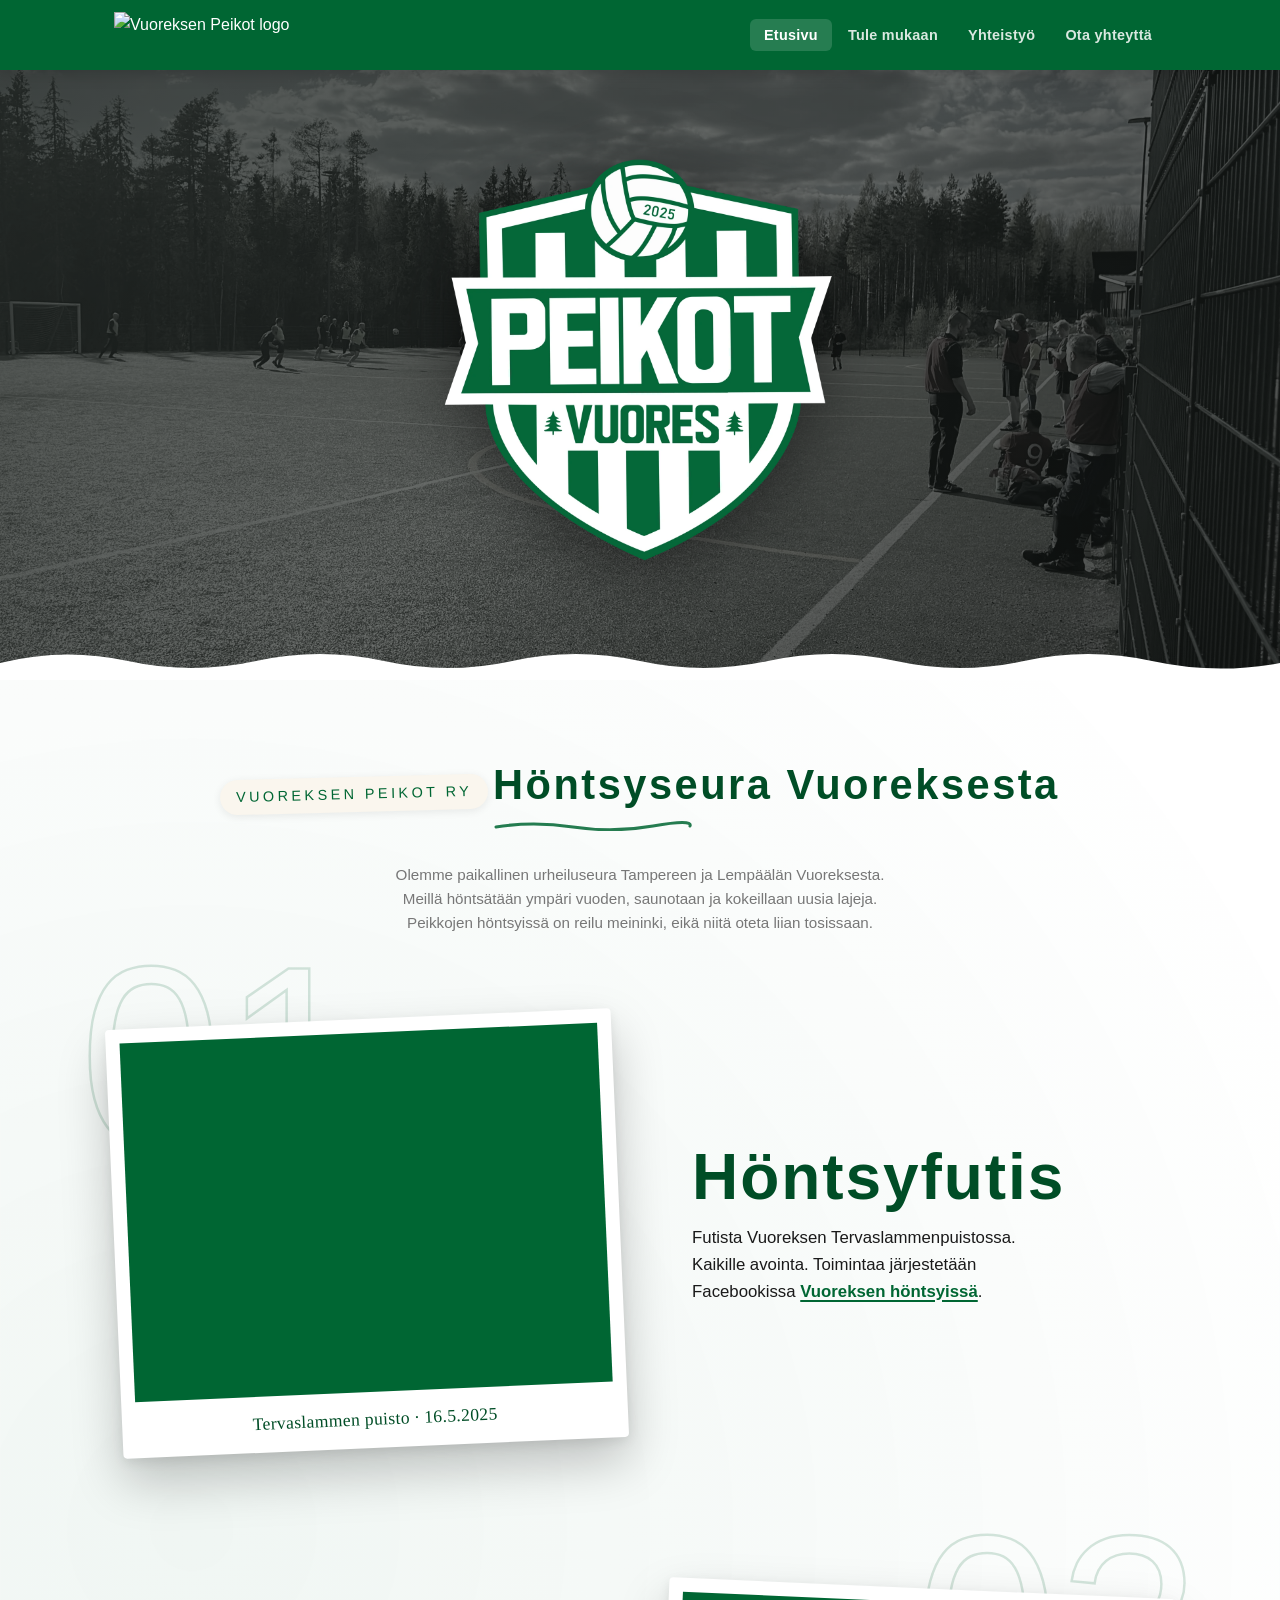
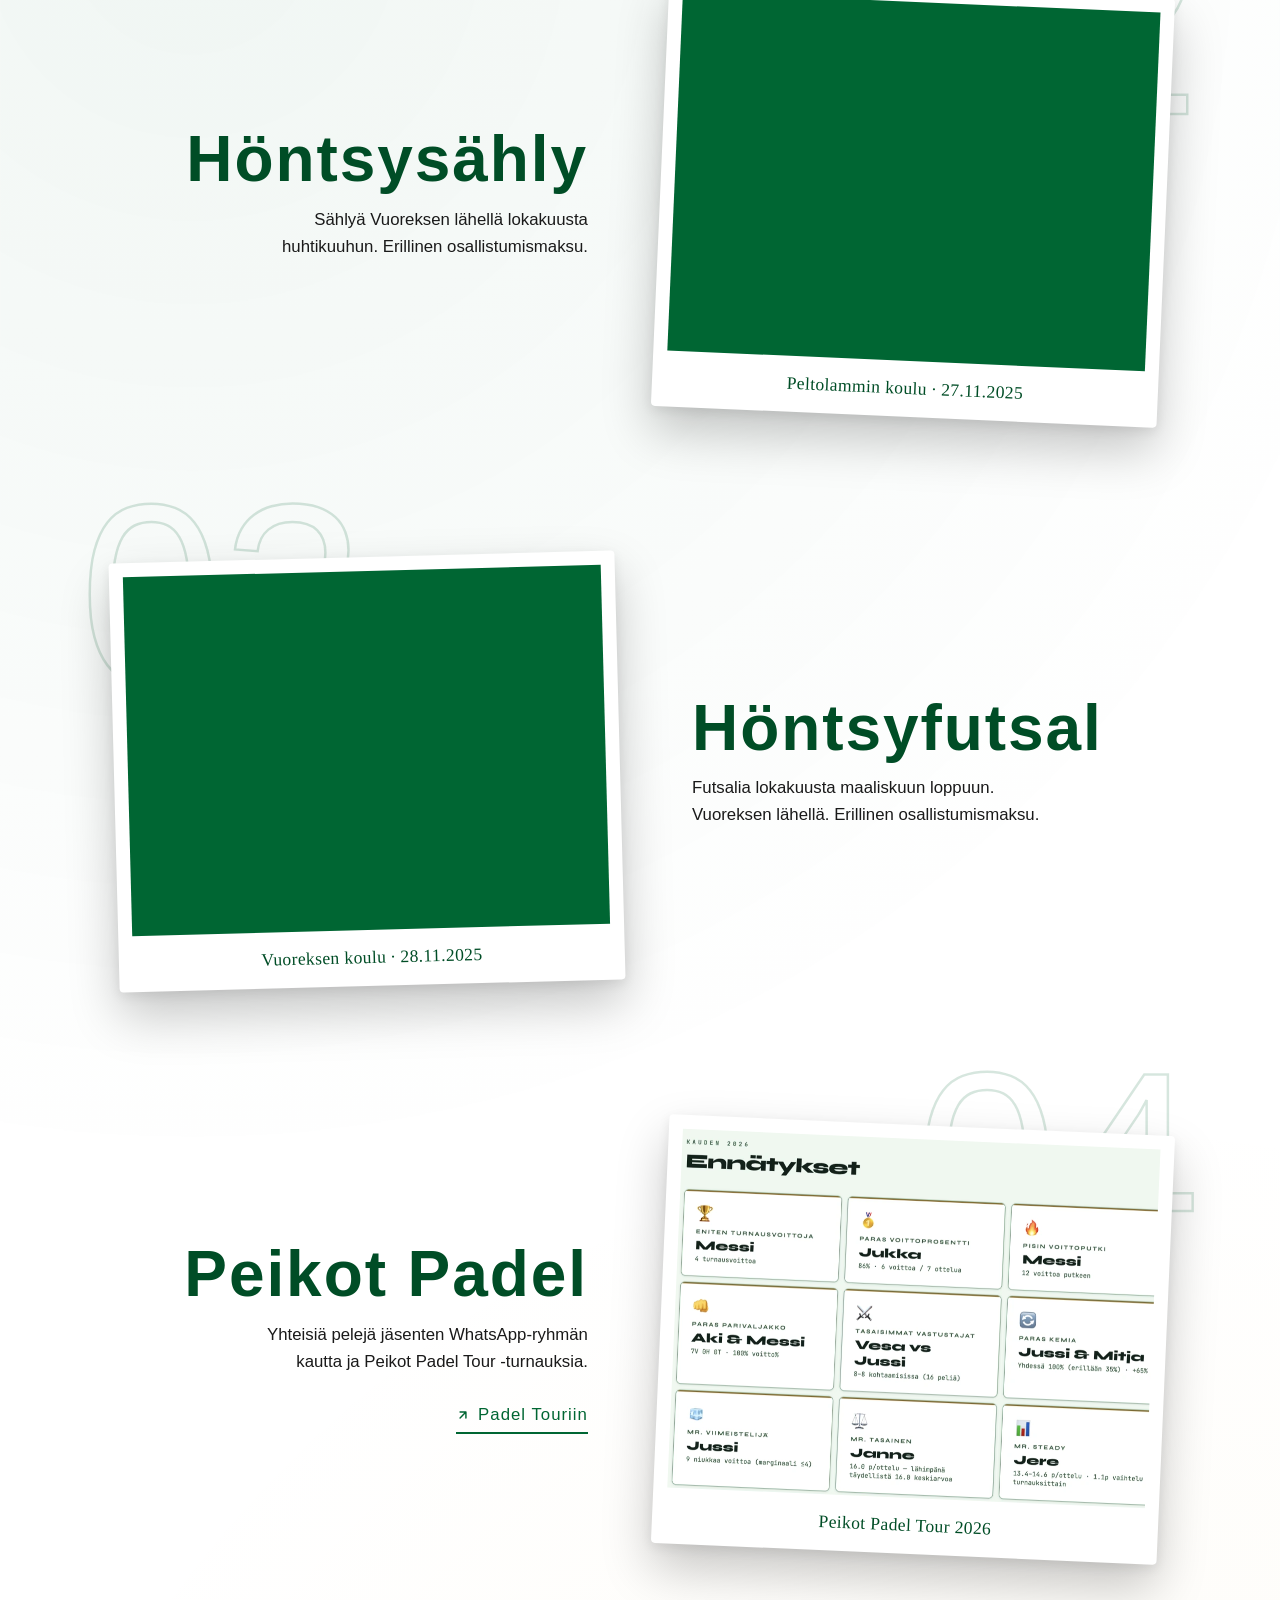
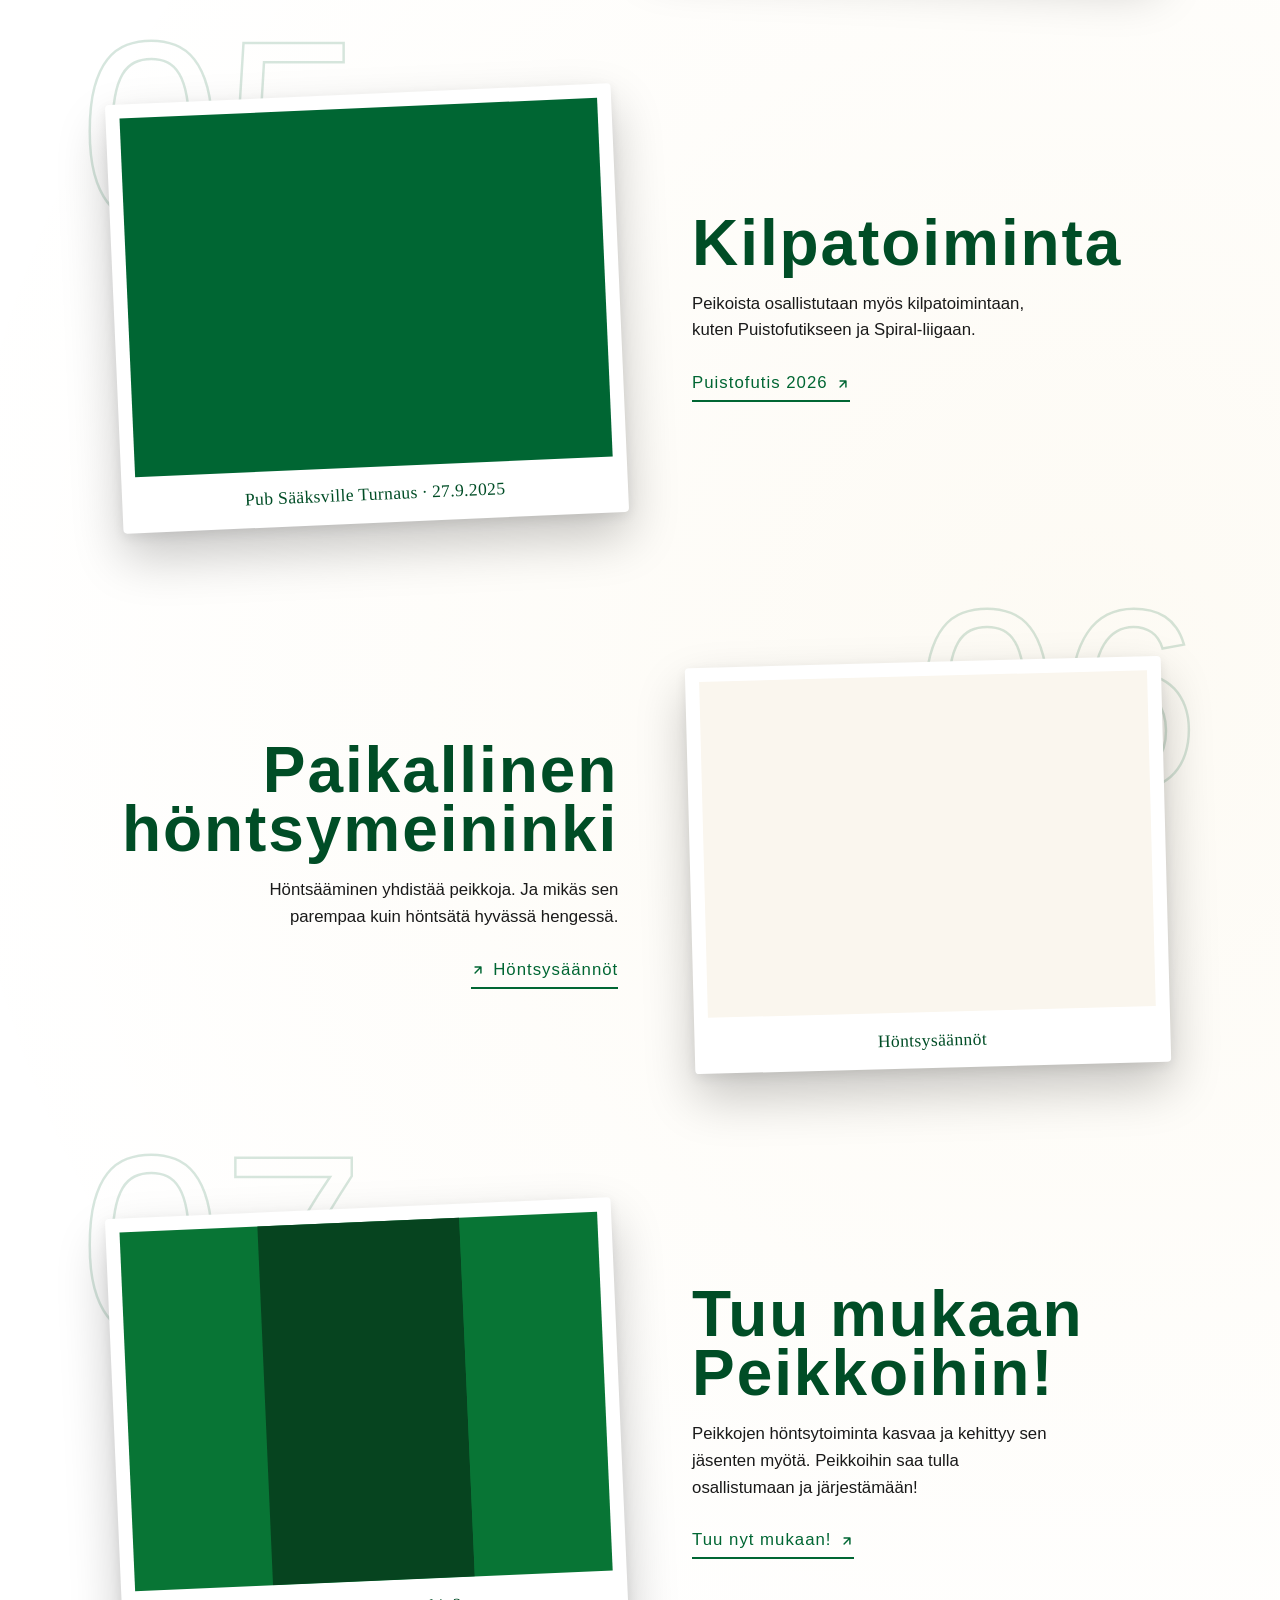
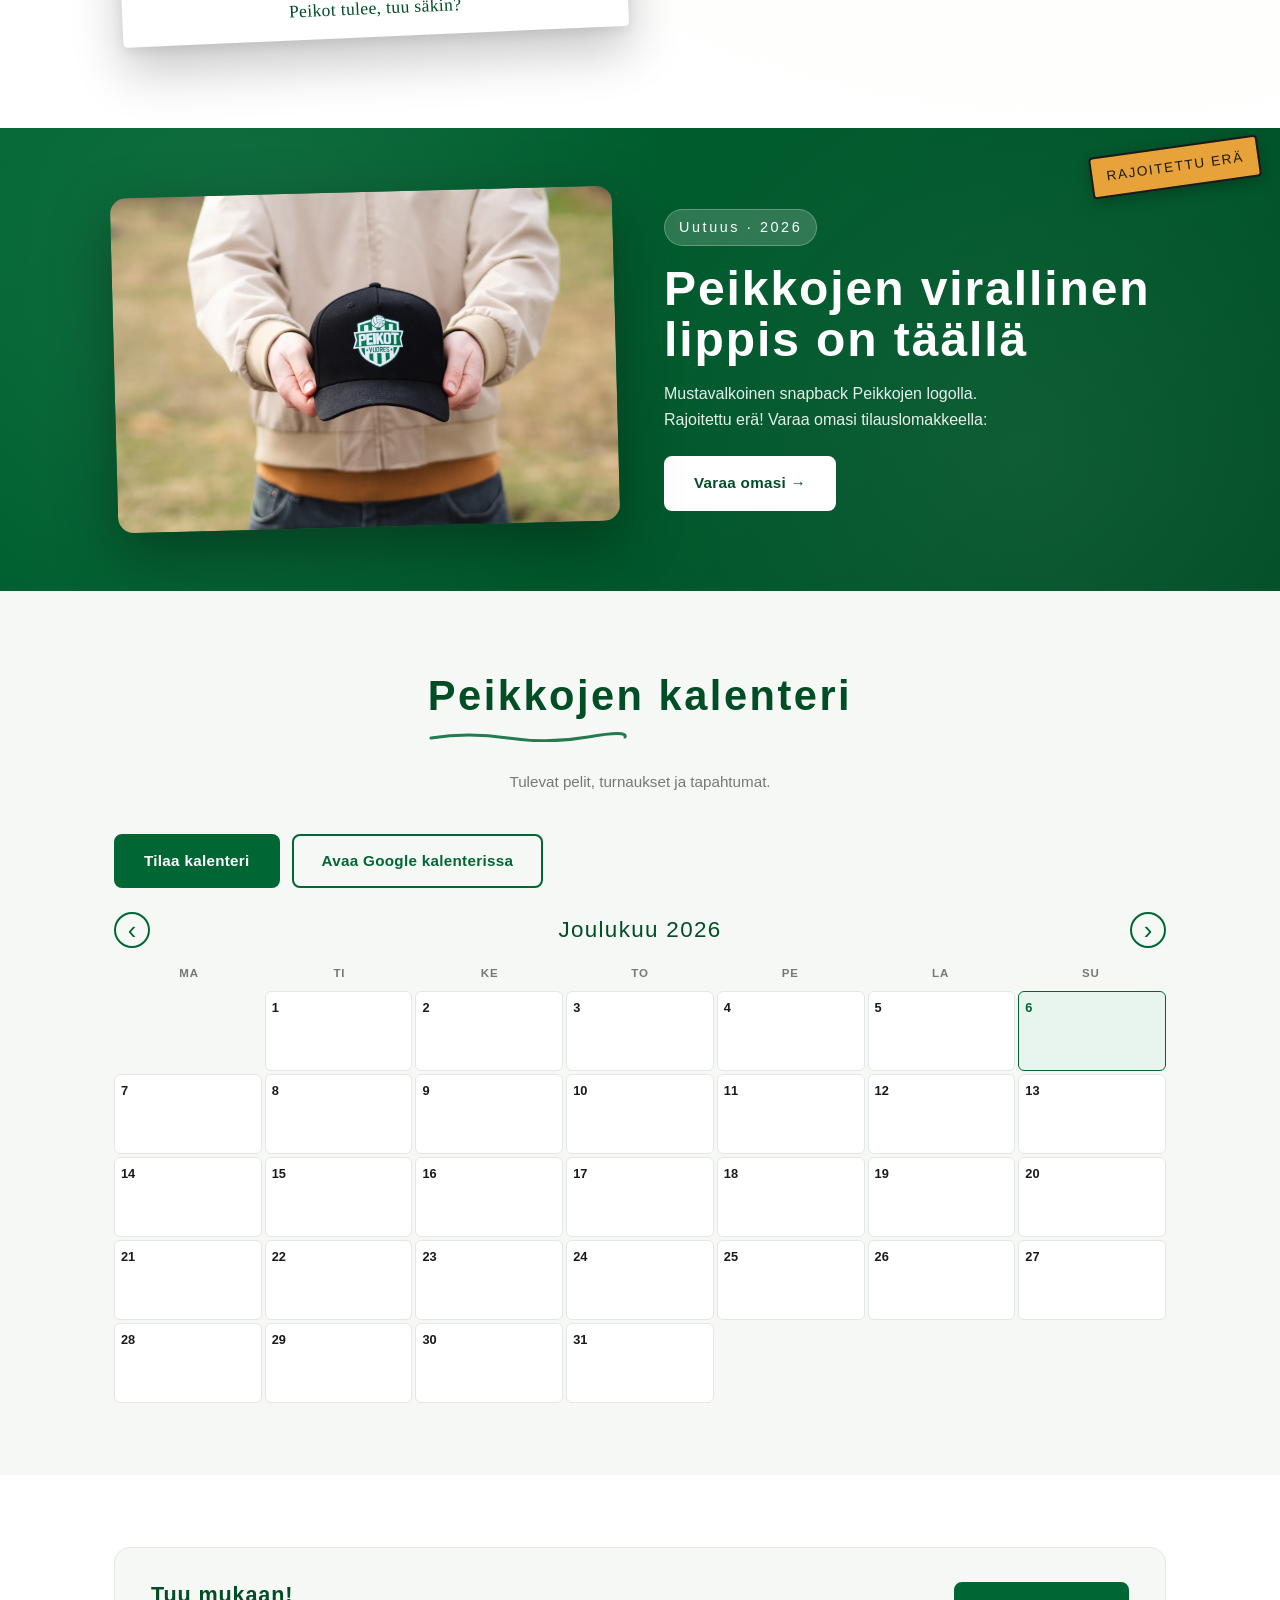
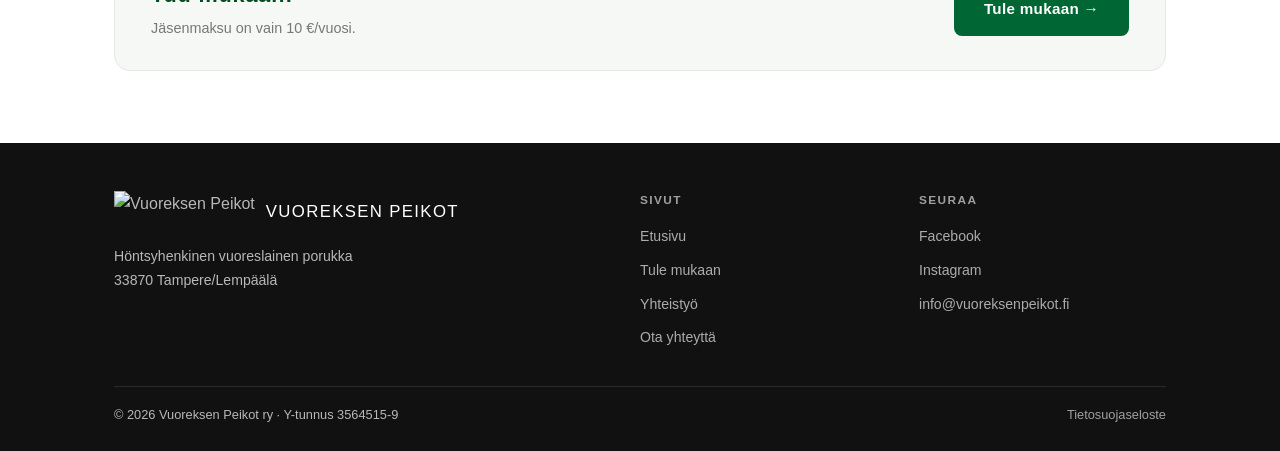
==== commit ff28eccd: "Hio sivusto höntsyhenkisemmäksi" ====
--- a/index.html
+++ b/index.html
@@ -61,7 +61,7 @@
       <div class="section-header" style="text-align:center; margin-bottom: 64px;">
         <span class="section-kicker">Vuoreksen Peikot ry</span>
         <h2 class="section-title" style="display:inline-block;">Höntsyseura Vuoreksesta</h2>
-        <p class="section-subtitle" style="margin: 18px auto 0; text-align:center;">Olemme paikallinen höntsyseura Tampereen ja Lempäälän Vuoreksessa. Pelaillaan ympäri vuoden höntsyhengellä, saunotaan ja kokeillaan uusia lajeja. Peikot on ennen kaikkea yhteisö.</p>
+        <p class="section-subtitle" style="margin: 18px auto 0; text-align:center;">Olemme paikallinen urheiluseura Tampereen ja Lempäälän Vuoreksesta. Meillä höntsätään ympäri vuoden, saunotaan ja kokeillaan uusia lajeja. Peikkojen höntsyissä on reilu meininki, eikä niitä oteta liian tosissaan.</p>
       </div>
 
       <div class="activity-stack">
@@ -84,7 +84,7 @@
           </div>
           <div class="activity-card-body">
             <h3>Höntsysähly</h3>
-            <p>Syksystä kevääseen sählyä Vuoreksen lähellä. Erillinen osallistumismaksu.</p>
+            <p>Sählyä Vuoreksen lähellä lokakuusta huhtikuuhun. Erillinen osallistumismaksu.</p>
           </div>
         </div>
         <div class="activity-card">
@@ -107,7 +107,7 @@
           </div>
           <div class="activity-card-body">
             <h3>Peikot Padel</h3>
-            <p>Yhteisiä pelejä WhatsApp-ryhmän kautta ja legendaarisia Peikot Padel Tour -turnauksia.</p>
+            <p>Yhteisiä pelejä jäsenten WhatsApp-ryhmän kautta ja Peikot Padel Tour -turnauksia.</p>
             <span class="activity-card-cta">
               Padel Touriin
               <svg width="14" height="14" viewBox="0 0 24 24" fill="none" stroke="currentColor" stroke-width="2.5" stroke-linecap="round" stroke-linejoin="round"><path d="M7 17L17 7M17 7H7M17 7v10"/></svg>
@@ -122,7 +122,7 @@
             <span class="activity-card-caption">Pub Sääksville Turnaus · 27.9.2025</span>
           </div>
           <div class="activity-card-body">
-            <h3>Harraste- ja kilpatoiminta</h3>
+            <h3>Kilpatoiminta</h3>
             <p>Peikoista osallistutaan myös kilpatoimintaan, kuten Puistofutikseen ja Spiral-liigaan.</p>
             <span class="activity-card-cta">
               Puistofutis 2026
@@ -139,7 +139,7 @@
           </div>
           <div class="activity-card-body">
             <h3>Paikallinen höntsymeininki</h3>
-            <p>Urheilu yhdistää peikkoja. Ja mikäs sen parempaa kuin urheilla hyvässä hengessä.</p>
+            <p>Höntsääminen yhdistää peikkoja. Ja mikäs sen parempaa kuin höntsätä hyvässä hengessä.</p>
             <span class="activity-card-cta">
               Höntsysäännöt
               <svg width="14" height="14" viewBox="0 0 24 24" fill="none" stroke="currentColor" stroke-width="2.5" stroke-linecap="round" stroke-linejoin="round"><path d="M7 17L17 7M17 7H7M17 7v10"/></svg>
@@ -158,9 +158,9 @@
           </div>
           <div class="activity-card-body">
             <h3>Tuu mukaan Peikkoihin!</h3>
-            <p>Peikkojen toiminta kasvaa ja kehittyy sen jäsenten myötä. Meille saa tulla osallistumaan ja myös järjestämään!</p>
-            <span class="activity-card-cta">
-              Tule mukaan
+            <p>Peikkojen höntsytoiminta kasvaa ja kehittyy sen jäsenten myötä. Peikkoihin saa tulla osallistumaan ja järjestämään!</p>
+            <span class="activity-card-cta">
+              Tuu nyt mukaan!
               <svg width="14" height="14" viewBox="0 0 24 24" fill="none" stroke="currentColor" stroke-width="2.5" stroke-linecap="round" stroke-linejoin="round"><path d="M7 17L17 7M17 7H7M17 7v10"/></svg>
             </span>
           </div>
--- a/css/style.css
+++ b/css/style.css
@@ -109,8 +109,6 @@
   padding: 8px 14px; border-radius: 6px; transition: all var(--transition); letter-spacing: .02em;
 }
 .nav-links a:hover, .nav-links a.active { color: var(--white); background: rgba(255,255,255,.15); }
-.nav-cta { background: var(--white) !important; color: var(--green) !important; font-weight: 700 !important; }
-.nav-cta:hover { background: rgba(255,255,255,.9) !important; }
 
 .nav-hamburger { display: flex; flex-direction: column; gap: 5px; padding: 8px; border-radius: 6px; transition: background var(--transition); }
 .nav-hamburger:hover { background: rgba(255,255,255,.15); }
@@ -626,20 +624,13 @@
 ===================================================== */
 .purpose-intro { text-align: center; max-width: 660px; margin: 0 auto 56px; }
 .purpose-intro > p { font-size: 1.2rem; line-height: 1.6; color: var(--text); margin-bottom: 24px; }
-.purpose-quote {
-  margin: 0; padding: 0; border: none; background: none;
-  font-size: 1.05rem; line-height: 1.8; color: var(--green-dark);
-  font-style: italic; text-align: center;
-  position: relative;
-}
-.purpose-quote::before { content: '\201C'; display: block; font-size: 4rem; line-height: 1; color: var(--green); font-style: normal; margin-bottom: -8px; font-family: Georgia, serif; }
-.purpose-quote::after { content: ''; display: block; width: 60px; height: 3px; background: var(--green); margin: 24px auto 0; border-radius: 2px; }
+.purpose-lead { position: relative; padding-bottom: 22px; }
+.purpose-lead::after { content: ''; display: block; width: 60px; height: 3px; background: var(--green); border-radius: 2px; position: absolute; left: 50%; bottom: 0; transform: translateX(-50%); }
 
 /* =====================================================
    MEMBERSHIP CARDS
 ===================================================== */
 .membership-grid { display: grid; gap: 24px; grid-template-columns: 1fr; margin-bottom: 16px; }
-.membership-footnote { font-size: .82rem; color: var(--gray); font-style: italic; margin-bottom: 48px; }
 @media (min-width: 768px) { .membership-grid { grid-template-columns: repeat(2, 1fr); } }
 
 .membership-card { border-radius: var(--radius-lg); overflow: hidden; box-shadow: var(--shadow-lg); }
@@ -658,45 +649,119 @@
    PAYMENT INFO
 ===================================================== */
 .payment-box {
-  background: var(--off-white); border-radius: var(--radius-lg);
-  padding: 28px 32px; border-left: 4px solid var(--green);
-  margin-top: 32px; margin-bottom: 40px;
-}
-.payment-box h3 { font-family: var(--font-display); font-size: 1.2rem; letter-spacing: .04em; color: var(--green-dark); margin-bottom: 8px; }
-.payment-box > p { font-size: .92rem; color: var(--gray); margin-bottom: 20px; }
-
-.payment-columns { display: grid; grid-template-columns: 1fr; gap: 20px; }
-@media (min-width: 768px) { .payment-columns { grid-template-columns: 1fr 1fr; } }
+  position: relative;
+  background: var(--cream); border-radius: var(--radius-lg);
+  padding: 32px 32px 36px;
+  border: 2px solid var(--green-dark);
+  box-shadow: 6px 6px 0 var(--green-dark);
+  margin-top: 36px; margin-bottom: 40px;
+}
+.payment-box h3 {
+  font-family: var(--font-display); font-size: 1.7rem;
+  letter-spacing: .06em; color: var(--green-dark);
+  margin-bottom: 6px; text-transform: uppercase;
+}
+.payment-box > p { font-size: .95rem; color: var(--text); margin-bottom: 20px; max-width: 60ch; }
+
+.payment-facts {
+  display: grid; grid-template-columns: 1fr; gap: 0;
+  background: var(--green-pale);
+  border-radius: 12px;
+  padding: 4px 18px;
+  margin-bottom: 24px;
+}
+@media (min-width: 640px) { .payment-facts { grid-template-columns: 1fr 1fr; gap: 0 28px; padding: 8px 22px; } }
+.payment-fact {
+  display: flex; flex-direction: column; gap: 2px;
+  padding: 10px 0;
+  border-bottom: 1px dashed rgba(0,77,38,.18);
+}
+.payment-fact:last-child { border-bottom: none; }
+@media (min-width: 640px) {
+  .payment-fact { border-bottom: none; padding: 12px 0; }
+  .payment-fact + .payment-fact { border-left: 1px dashed rgba(0,77,38,.25); padding-left: 28px; }
+}
+.payment-fact dt {
+  font-family: var(--font-display); font-size: .92rem;
+  letter-spacing: .12em; text-transform: uppercase;
+  color: var(--green-dark);
+}
+.payment-fact dd { font-size: .92rem; color: var(--text); font-weight: 600; }
+
+.payment-columns { display: grid; grid-template-columns: 1fr; gap: 18px; }
+@media (min-width: 768px) { .payment-columns { grid-template-columns: 1.2fr 1fr; } }
 
 .payment-col {
-  background: var(--white); border: 1px solid var(--gray-light);
-  border-radius: 12px; padding: 24px;
+  position: relative;
+  background: var(--white);
+  border: 2px solid var(--green-dark);
+  border-radius: 14px;
+  padding: 22px 24px 26px;
   display: flex; flex-direction: column; gap: 14px;
-}
+  transition: transform var(--transition), box-shadow var(--transition);
+}
+.payment-col:hover { transform: translateY(-3px); box-shadow: 0 10px 24px rgba(0,77,38,.18); }
+
 .payment-col-label {
-  font-size: .76rem; font-weight: 700; text-transform: uppercase;
-  letter-spacing: .1em; color: var(--gray);
-}
-.payment-col-mobilepay { align-items: center; }
-.payment-col-mobilepay img { width: 148px; height: 148px; object-fit: contain; }
-.payment-mobilepay-code { font-size: 1.1rem; font-weight: 700; letter-spacing: .03em; color: var(--text); }
+  display: inline-block; align-self: flex-start;
+  background: var(--green-dark); color: var(--cream);
+  font-family: var(--font-display); font-size: .95rem;
+  letter-spacing: .12em; text-transform: uppercase;
+  padding: 4px 12px; border-radius: 999px;
+}
+
+.payment-col-mobilepay { align-items: center; background: var(--green-pale); }
+.payment-col-mobilepay img {
+  width: 156px; height: 156px; object-fit: contain;
+  background: var(--white); padding: 8px; border-radius: 10px;
+  border: 2px solid var(--green-dark);
+}
+.payment-mobilepay-code {
+  font-family: var(--font-display); font-size: 1.5rem;
+  letter-spacing: .08em; color: var(--green-dark);
+}
 .payment-mobilepay-btn {
   background: #5a78f0; color: var(--white);
-  padding: 9px 20px; border-radius: 7px;
-  text-decoration: none; font-weight: 600; font-size: .9rem;
+  padding: 11px 22px; border-radius: 999px;
+  text-decoration: none; font-weight: 700; font-size: .92rem;
   display: inline-flex; align-items: center; gap: 6px; margin-top: auto;
-}
-.payment-mobilepay-btn:hover { background: #4a68e0; }
-
-.payment-item label { display: block; font-size: .76rem; font-weight: 700; text-transform: uppercase; letter-spacing: .1em; color: var(--gray); margin-bottom: 3px; }
-.payment-item span { font-size: .97rem; font-weight: 600; color: var(--text); }
+  transition: transform var(--transition), background var(--transition);
+}
+.payment-mobilepay-btn:hover { background: #4a68e0; transform: translateY(-2px); }
+
+.payment-item { padding: 6px 0; border-bottom: 1px dashed var(--gray-light); }
+.payment-item:last-child { border-bottom: none; }
+.payment-item label {
+  display: block; font-size: .72rem; font-weight: 700;
+  text-transform: uppercase; letter-spacing: .12em;
+  color: var(--green); margin-bottom: 4px;
+}
+.payment-item span { font-size: 1.02rem; font-weight: 700; color: var(--text); }
+.payment-item.payment-item-iban span {
+  font-family: 'Menlo', 'Consolas', monospace;
+  font-size: 1.05rem; letter-spacing: .02em;
+  color: var(--green-dark);
+  word-break: break-word;
+}
+
+@media (max-width: 520px) {
+  .payment-box { padding: 22px 18px 26px; box-shadow: 4px 4px 0 var(--green-dark); margin-top: 28px; }
+  .payment-box h3 { font-size: 1.4rem; }
+  .payment-facts { padding: 2px 14px; }
+  .payment-col { padding: 18px 18px 22px; }
+  .payment-col-mobilepay img { width: 140px; height: 140px; }
+  .payment-item.payment-item-iban span { font-size: .95rem; }
+}
 
 /* =====================================================
    FORMS
 ===================================================== */
-.form-section { background: var(--white); border-radius: var(--radius-lg); padding: 34px 30px; box-shadow: var(--shadow); border: 1px solid var(--gray-light); }
-.form-section h2 { font-family: var(--font-display); font-size: 1.55rem; letter-spacing: .06em; color: var(--green-dark); margin-bottom: 6px; }
+.form-section { background: var(--white); border-radius: var(--radius-lg); padding: 34px 30px; box-shadow: 4px 4px 0 var(--green-dark), 0 6px 22px rgba(0,77,38,.08); border: 2px solid var(--green-dark); }
+.form-section h2 { font-family: var(--font-display); font-size: 1.55rem; letter-spacing: .06em; color: var(--green-dark); margin-bottom: 6px; text-transform: uppercase; }
 .form-section > p { color: var(--gray); font-size: .92rem; margin-bottom: 26px; }
+@media (max-width: 520px) {
+  .form-section { padding: 24px 18px; box-shadow: 3px 3px 0 var(--green-dark), 0 4px 14px rgba(0,77,38,.08); }
+}
 
 .form-group { margin-bottom: 18px; }
 .form-group label { display: block; font-size: .86rem; font-weight: 700; margin-bottom: 5px; color: var(--text); }
@@ -1132,23 +1197,30 @@
 .calendar-subscribe { display: flex; gap: 12px; flex-wrap: wrap; }
 .calendar-actions { display: flex; gap: 12px; flex-wrap: wrap; margin-top: 32px; }
 
-/* Mobiili: pidetään grid-näkymä, kompaktimpi */
+/* Mobiili: laji-emojit barrien sijaan */
 @media (max-width: 600px) {
   .cal-weekdays { font-size: .68rem; gap: 2px; }
   .cal-days { gap: 2px; }
   .cal-day { min-height: 64px; padding: 3px; border-radius: 4px; }
   .cal-day-num { font-size: .68rem; margin-bottom: 2px; }
   .cal-event {
-    display: block; font-size: 0; padding: 0;
-    height: 10px; border-radius: 2px; margin-bottom: 2px;
-    border: 1px solid rgba(0,0,0,.08);
+    display: inline-flex; align-items: center; justify-content: center;
+    background: transparent; border: none; padding: 0;
+    width: auto; height: auto; margin: 0 2px 2px 0;
+    font-size: 0; line-height: 1; border-radius: 0;
   }
   .cal-event-time, .cal-event-text { display: none; }
+  .cal-event::before { content: '📅'; font-size: 16px; }
+  .cal-event-sahly::before { content: '🏑'; }
+  .cal-event-futsal::before,
+  .cal-event-harrastefutsal::before,
+  .cal-event-futis::before { content: '⚽'; }
+  .cal-event-padel::before { content: '🎾'; }
   .cal-month-title { font-size: 1rem; }
 }
 @media (max-width: 380px) {
   .cal-day { min-height: 56px; padding: 2px; }
-  .cal-event { height: 8px; }
+  .cal-event::before { font-size: 14px; }
 }
 
 /* =====================================================
@@ -1166,8 +1238,8 @@
   transition: all var(--transition);
   background: var(--white);
 }
-.ilmo-card:hover { border-color: var(--green); box-shadow: var(--shadow); }
-.ilmo-card.selected { border-color: var(--green); background: var(--green-pale); }
+.ilmo-card:hover { border-color: var(--green-dark); transform: translateY(-2px); box-shadow: 0 8px 20px rgba(0,77,38,.15); }
+.ilmo-card.selected { border-color: var(--green-dark); background: var(--green-pale); box-shadow: 4px 4px 0 var(--green-dark); transform: translateY(-2px); }
 .ilmo-card.taynna { cursor: default; border-color: var(--gray-light); background: #fafafa; }
 .ilmo-card.taynna:hover { box-shadow: none; border-color: var(--gray-light); }
 .ilmo-card.taynna .ilmo-card-nimi { color: var(--gray); }
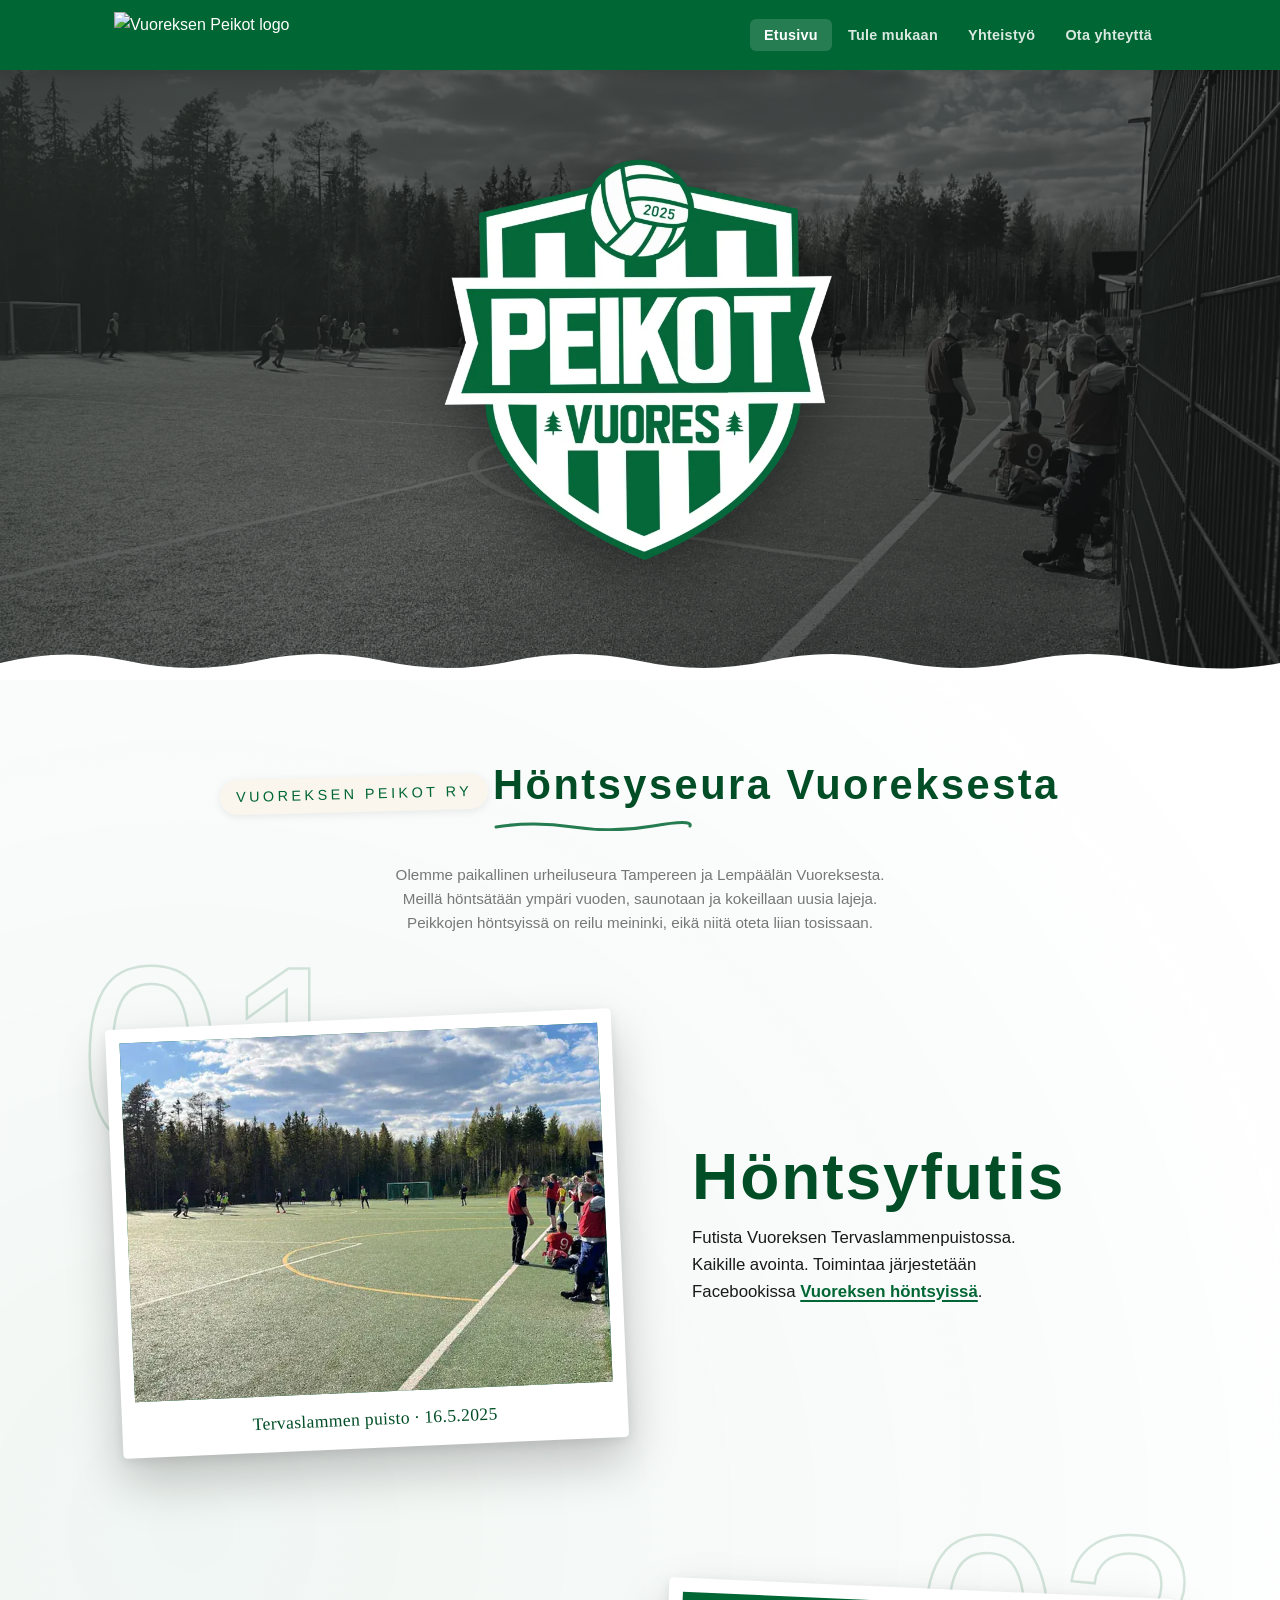
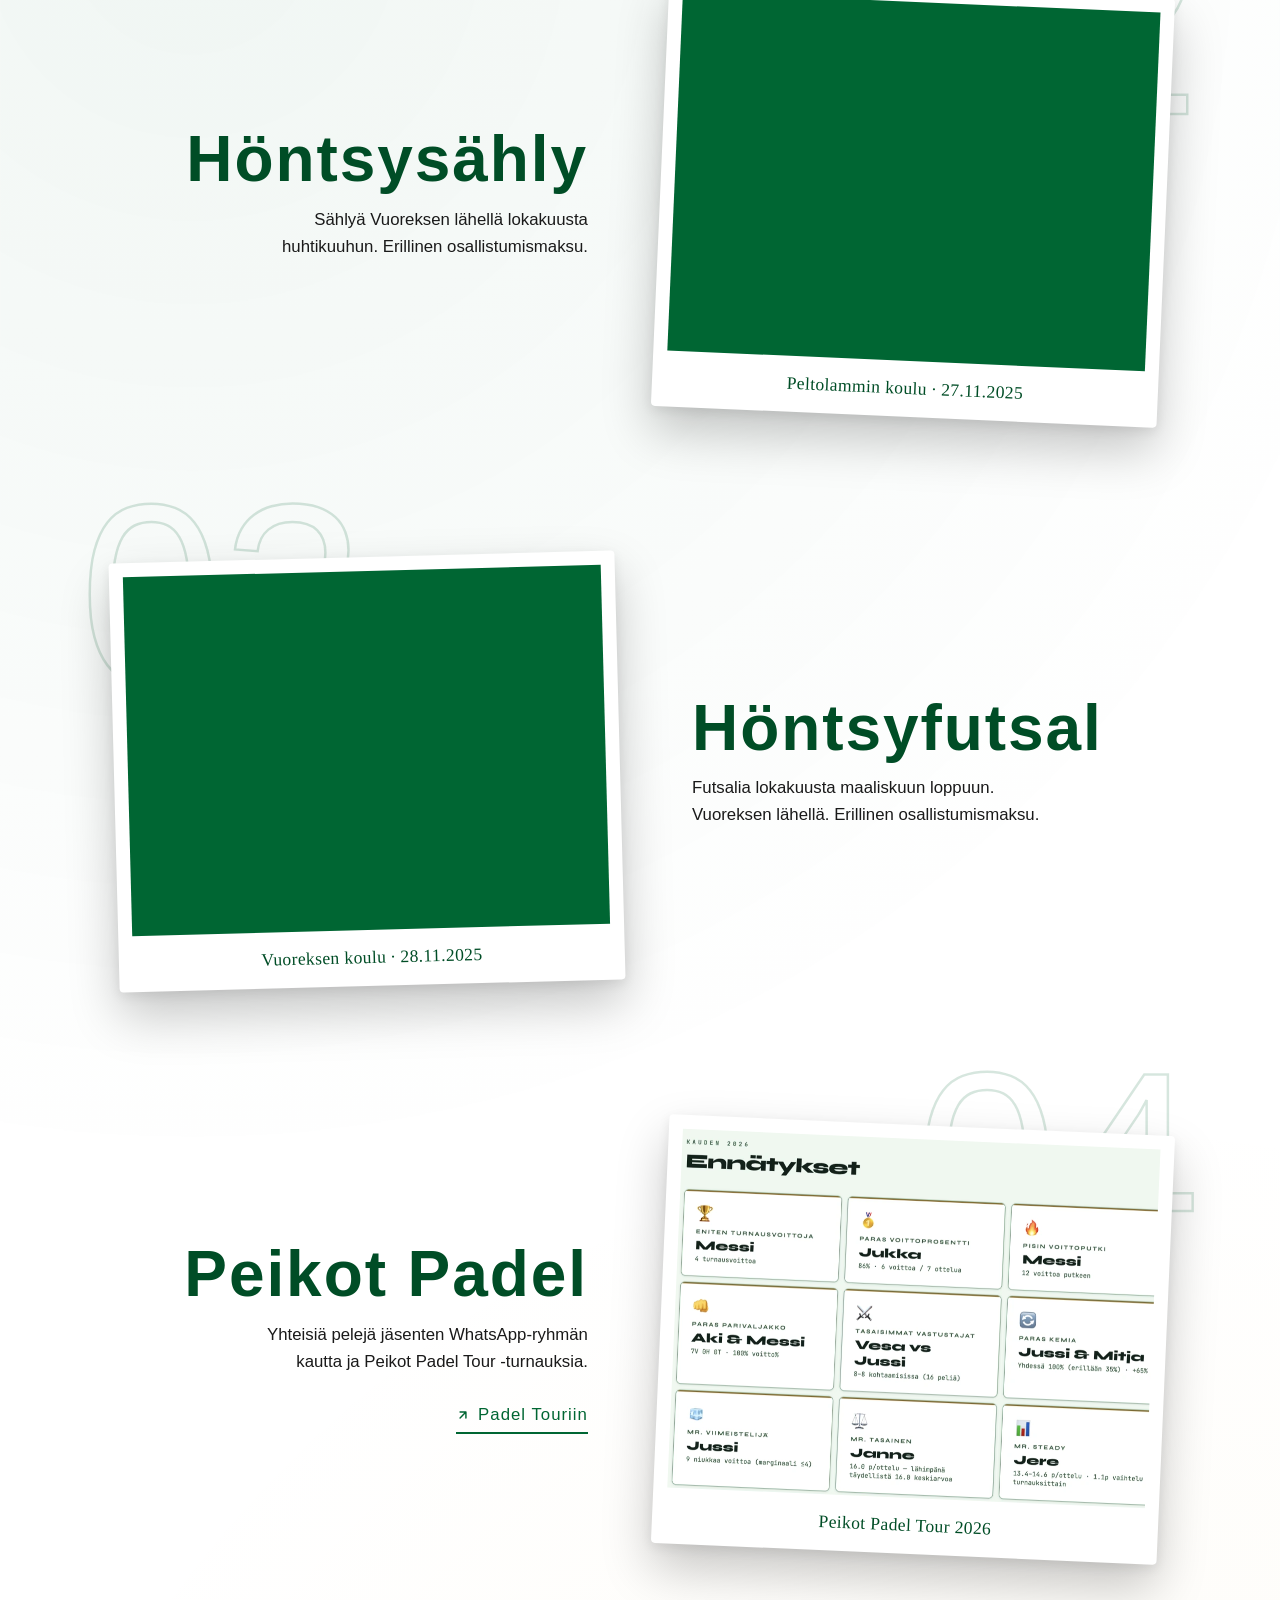
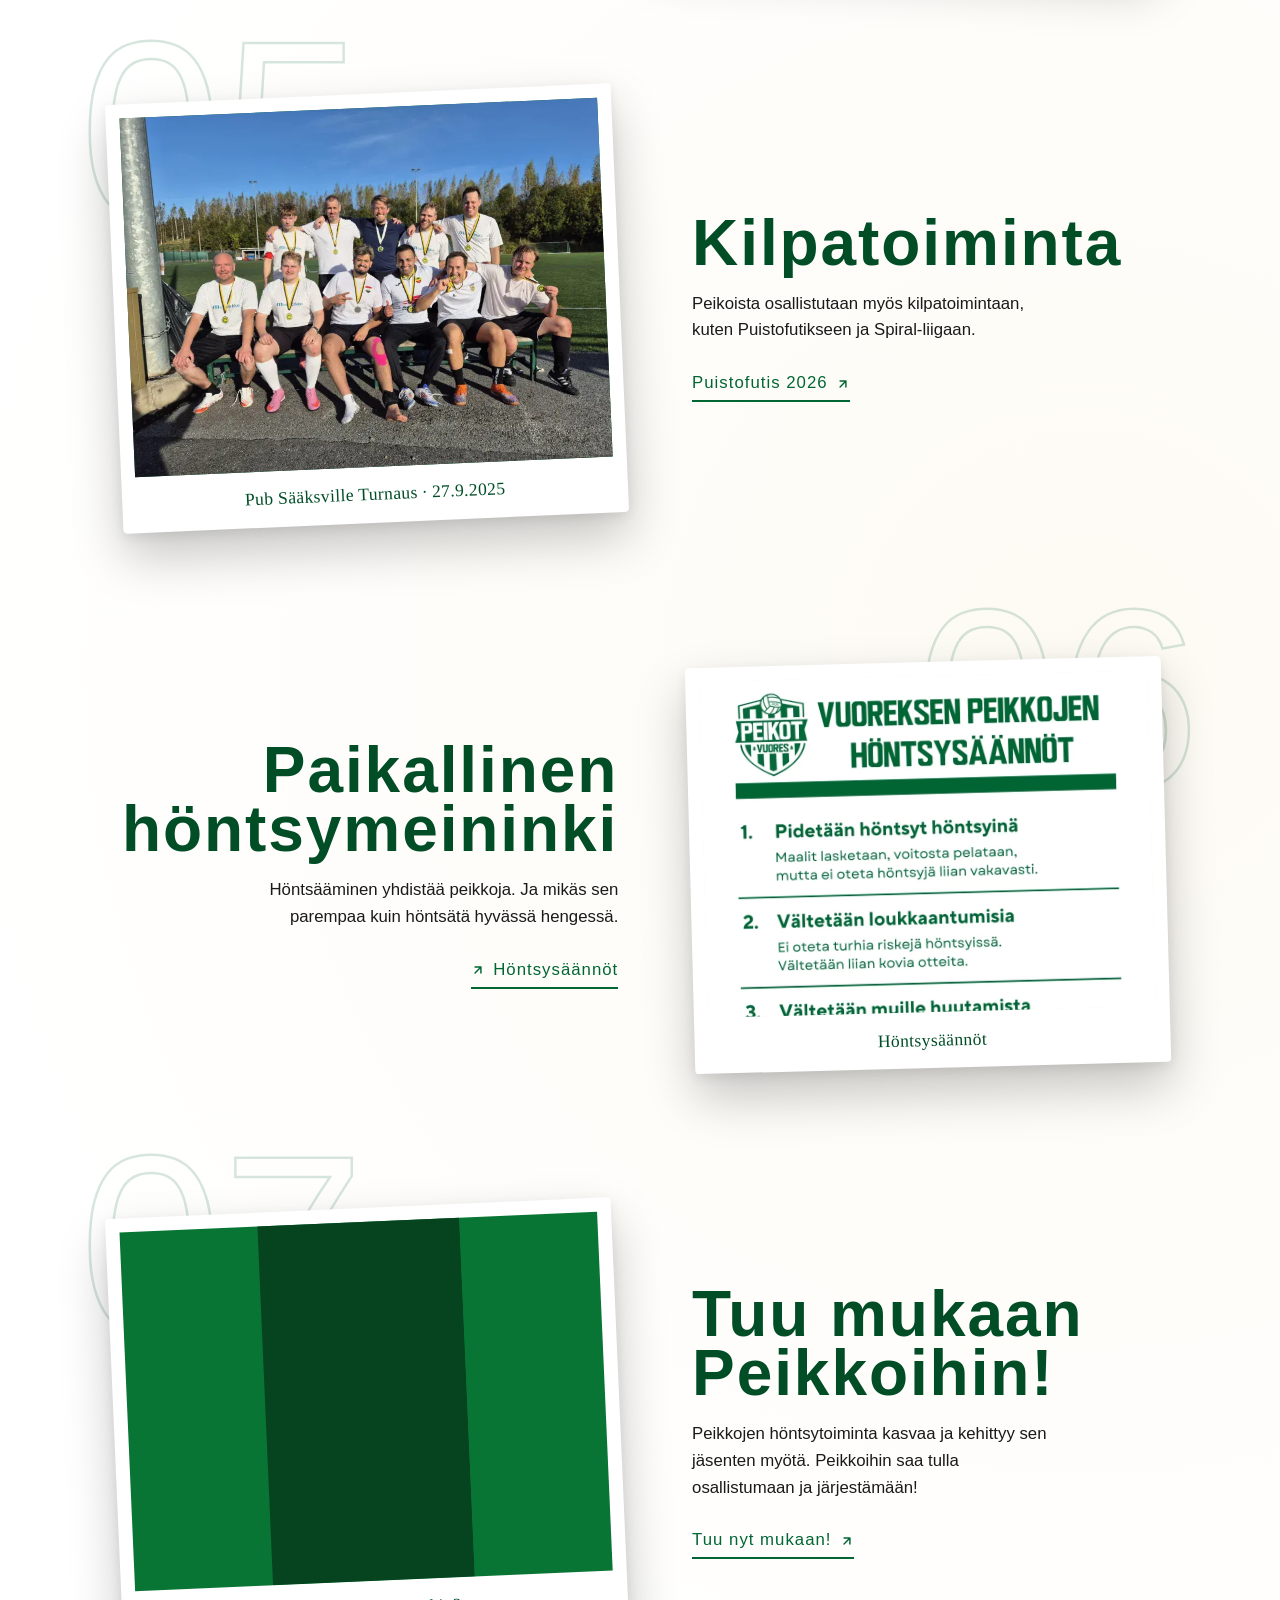
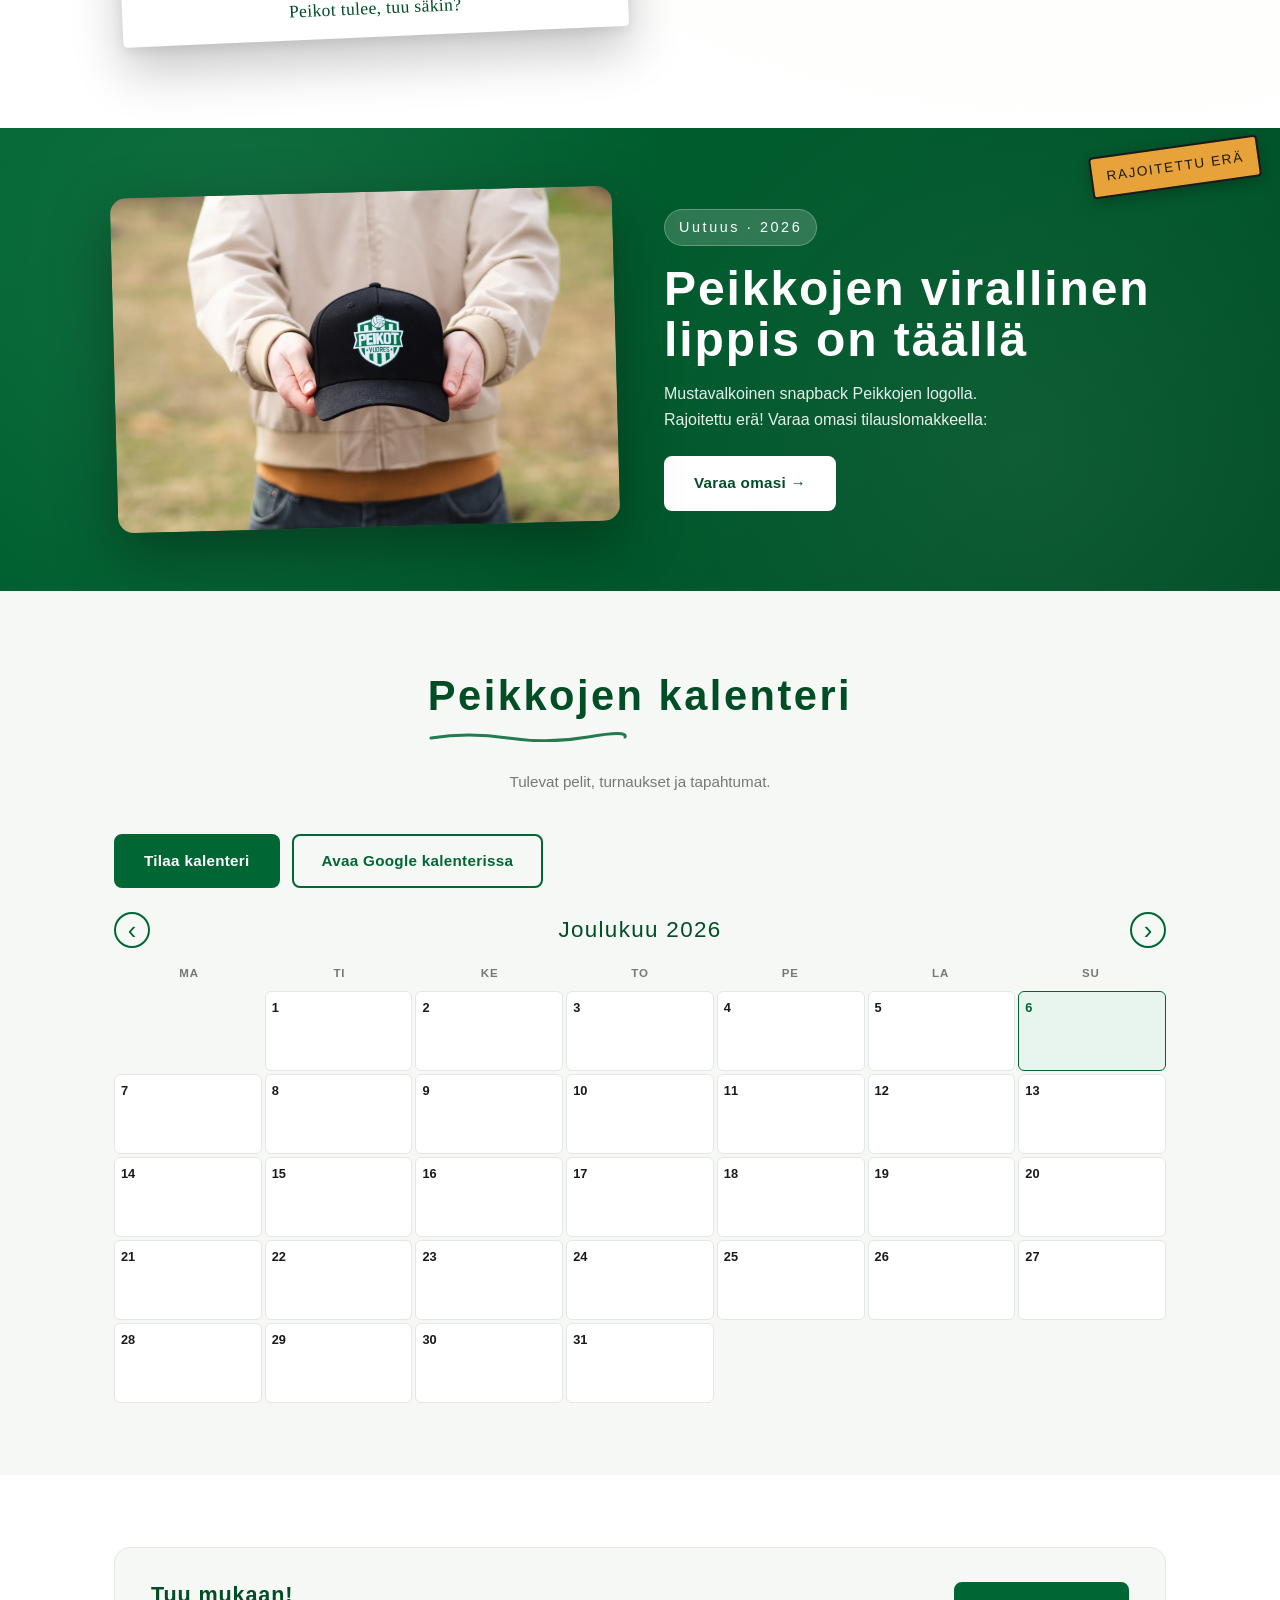
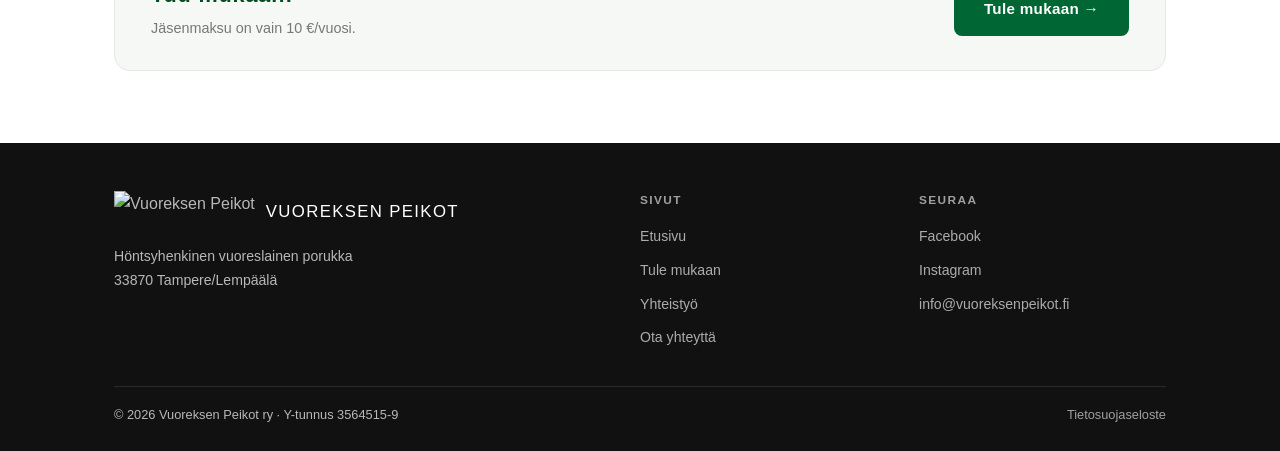
==== commit 477837bc: "Optimoi sivuston suorituskyky" ====
--- a/index.html
+++ b/index.html
@@ -17,9 +17,11 @@
   <link rel="apple-touch-icon" href="img/apple-touch-icon.png">
   <link rel="manifest" href="site.webmanifest">
   <link rel="preload" href="fonts/BebasNeue-Regular.woff2" as="font" type="font/woff2" crossorigin>
-  <link rel="preload" as="image" href="img/banner.webp" type="image/webp" fetchpriority="high">
+  <link rel="preload" as="image" href="img/banner-mobile.webp" type="image/webp" media="(max-width: 768px)" fetchpriority="high">
+  <link rel="preload" as="image" href="img/banner-large.webp"  type="image/webp" media="(min-width: 769px)" fetchpriority="high">
+  <link rel="preload" as="image" href="img/Peikot_logo.webp" type="image/webp" fetchpriority="high">
   <link rel="canonical" href="https://vuoreksenpeikot.fi/">
-  <link rel="stylesheet" href="css/style.css?v=1">
+  <link rel="stylesheet" href="css/style.css?v=2">
   <script type="application/ld+json">
   {
     "@context": "https://schema.org",
@@ -49,10 +51,7 @@
   <!-- HERO -->
   <section class="hero" id="main-content">
     <div class="hero-bg" aria-hidden="true"></div>
-    <picture>
-      <source srcset="img/Peikot_logo.webp" type="image/webp">
-      <img src="img/Peikot_logo.png" alt="Vuoreksen Peikot ry" class="hero-logo" width="1400" height="1400" fetchpriority="high">
-    </picture>
+    <img src="img/Peikot_logo.webp" alt="Vuoreksen Peikot ry" class="hero-logo" width="800" height="800" fetchpriority="high">
   </section>
 
   <!-- ESITTELY -->
@@ -252,6 +251,6 @@
 
   <script data-goatcounter="https://peikot.goatcounter.com/count"
           async src="js/count.js"></script>
-  <script src="js/main.js?v=1"></script>
+  <script src="js/main.js?v=2" defer></script>
 </body>
 </html>
--- a/css/style.css
+++ b/css/style.css
@@ -154,10 +154,11 @@
 }
 .hero-bg {
   position: absolute; inset: 0;
-  background: url('../img/banner.JPG') center/cover no-repeat;
-  background: -webkit-image-set(url('../img/banner.webp') type('image/webp'), url('../img/banner.JPG') type('image/jpeg')) center/cover no-repeat;
-  background: image-set(url('../img/banner.webp') type('image/webp'), url('../img/banner.JPG') type('image/jpeg')) center/cover no-repeat;
+  background: url('../img/banner-mobile.webp') center/cover no-repeat;
   filter: grayscale(.9) contrast(1.05) brightness(.75);
+}
+@media (min-width: 769px) {
+  .hero-bg { background: url('../img/banner-large.webp') center/cover no-repeat; }
 }
 .hero-bg::after {
   content: ''; position: absolute; inset: 0;
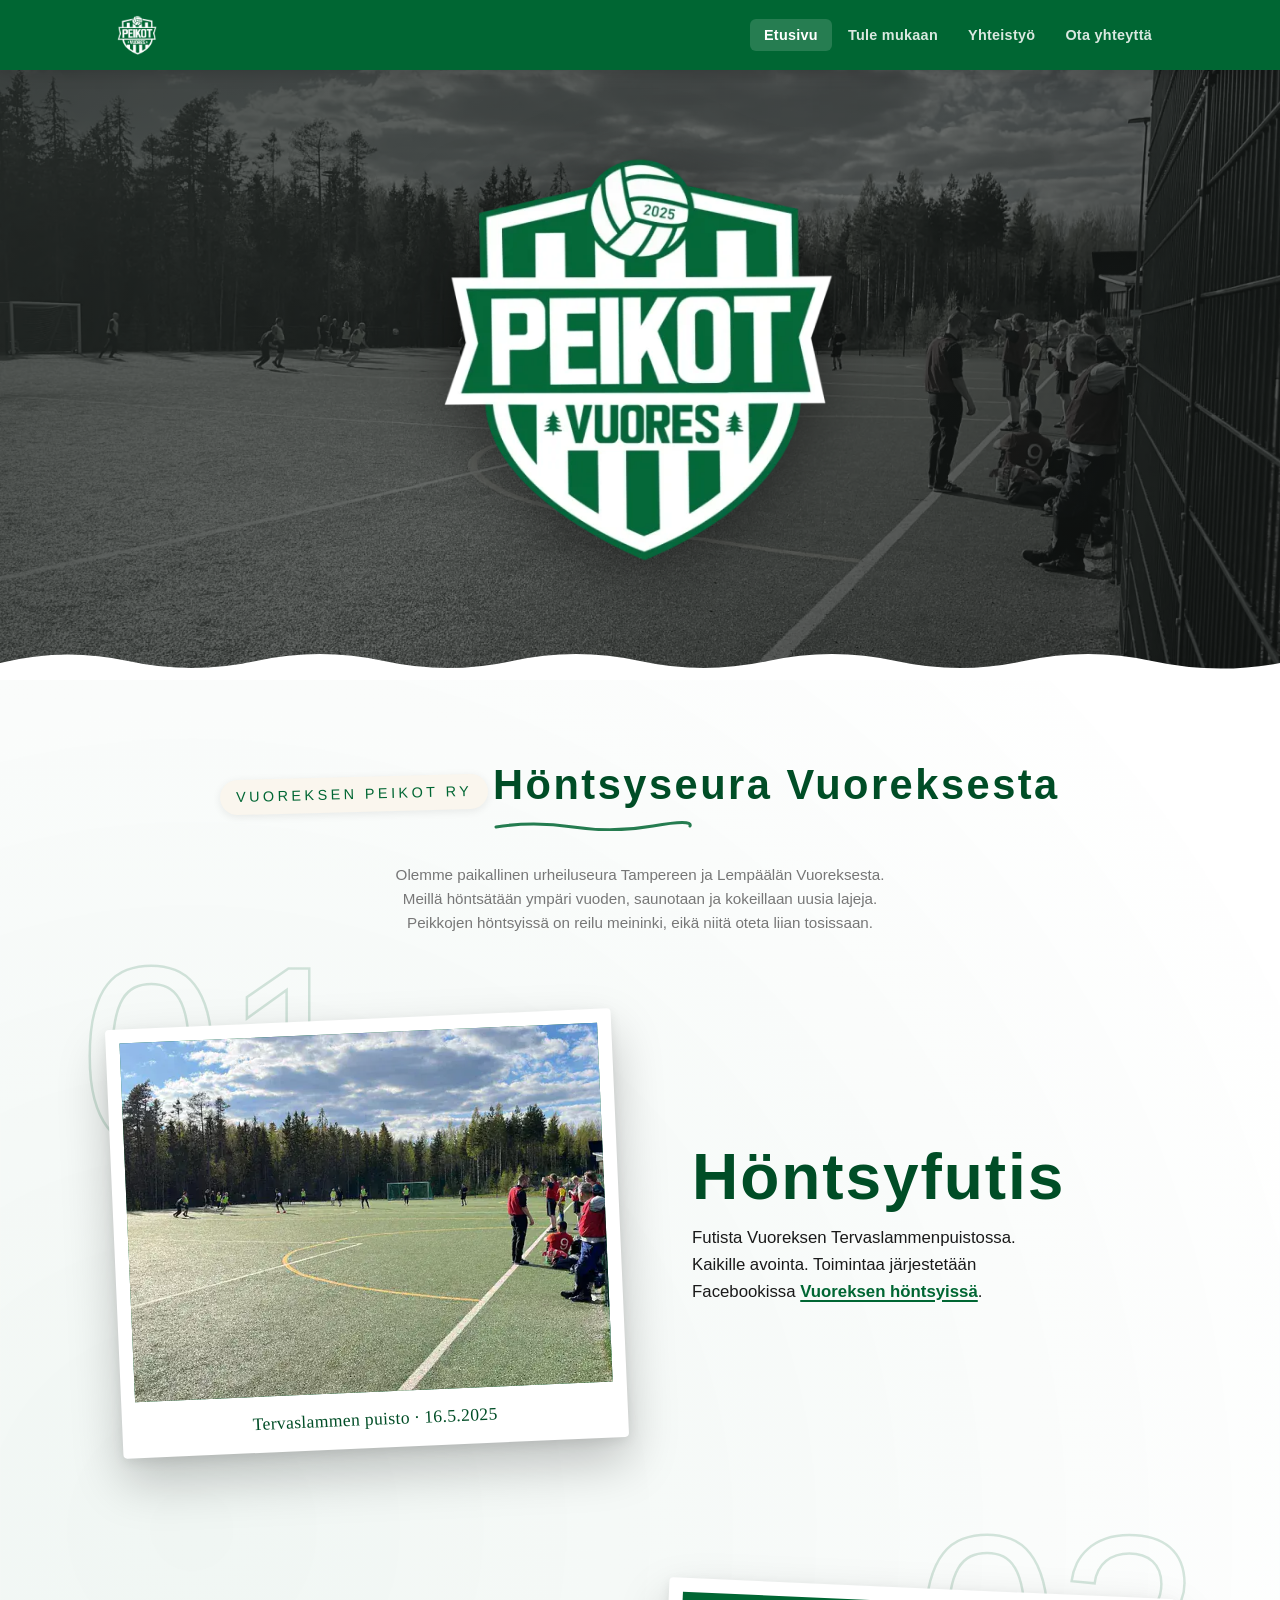
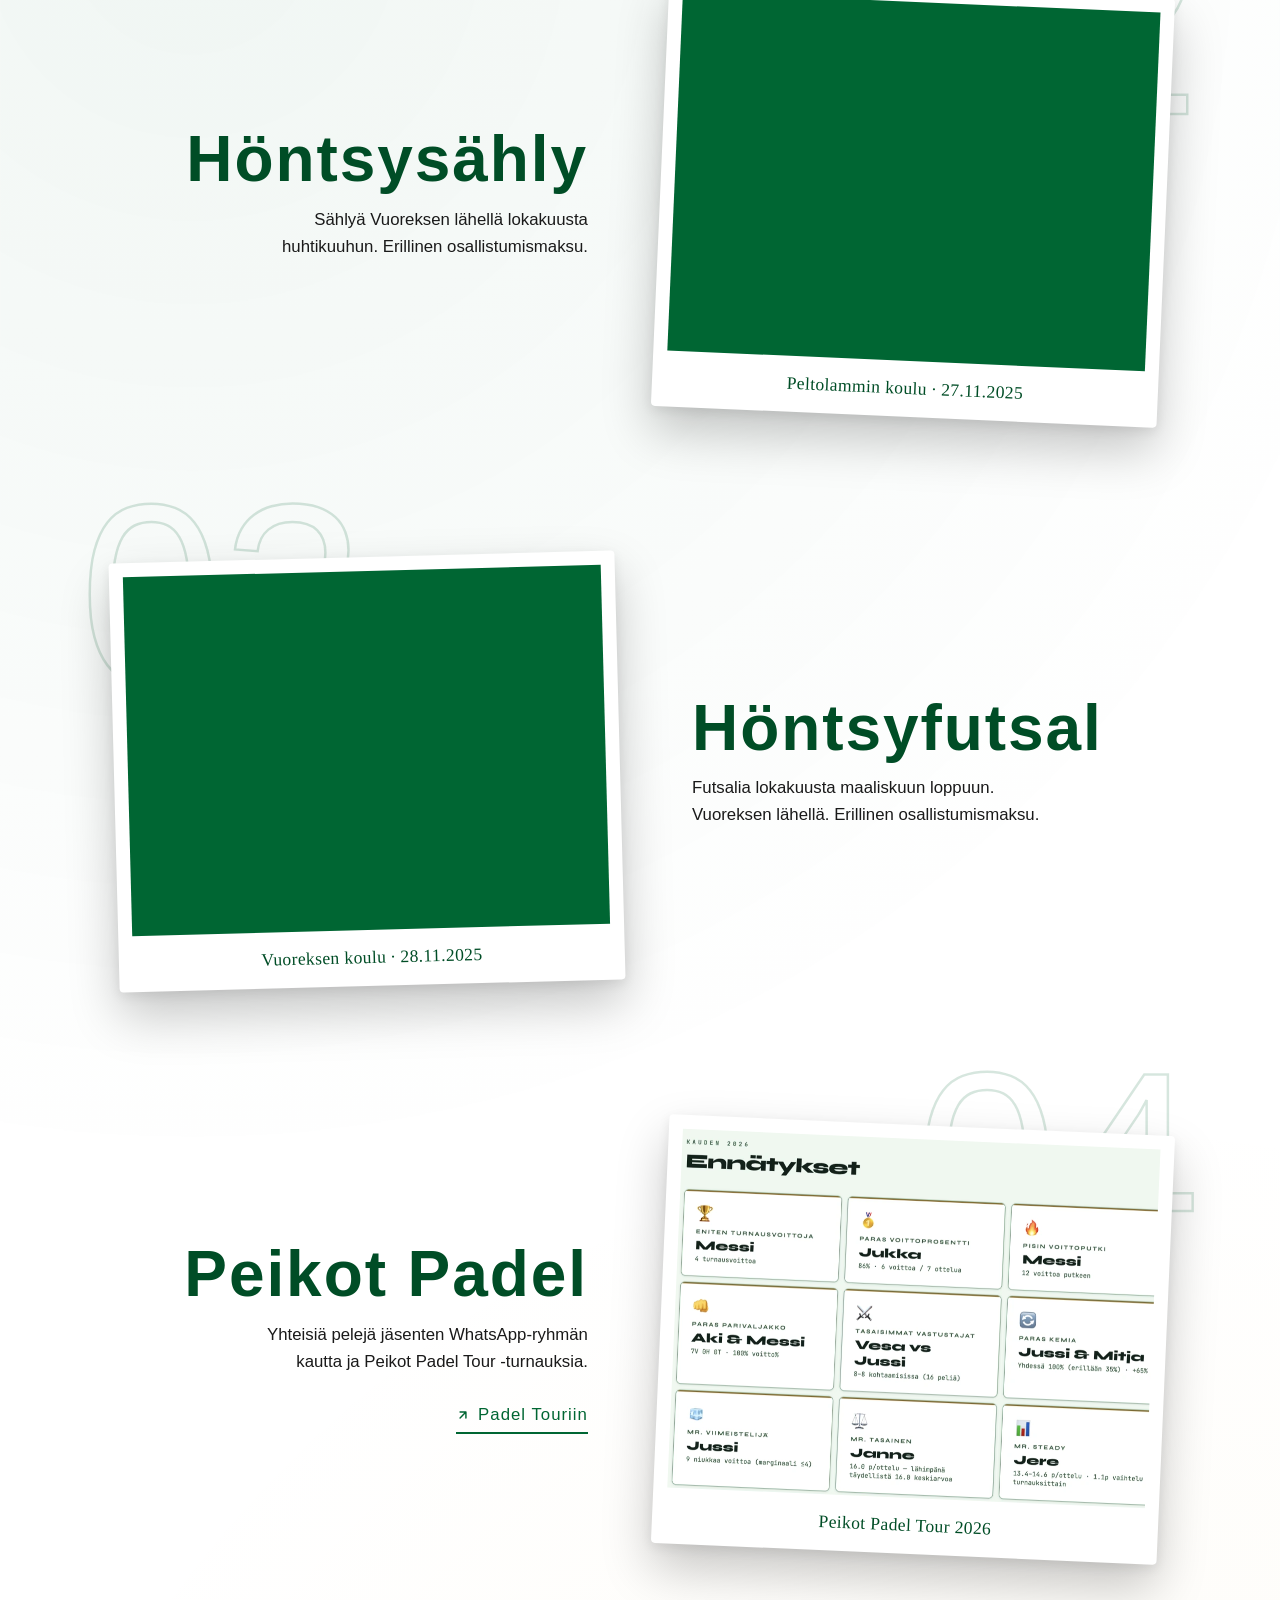
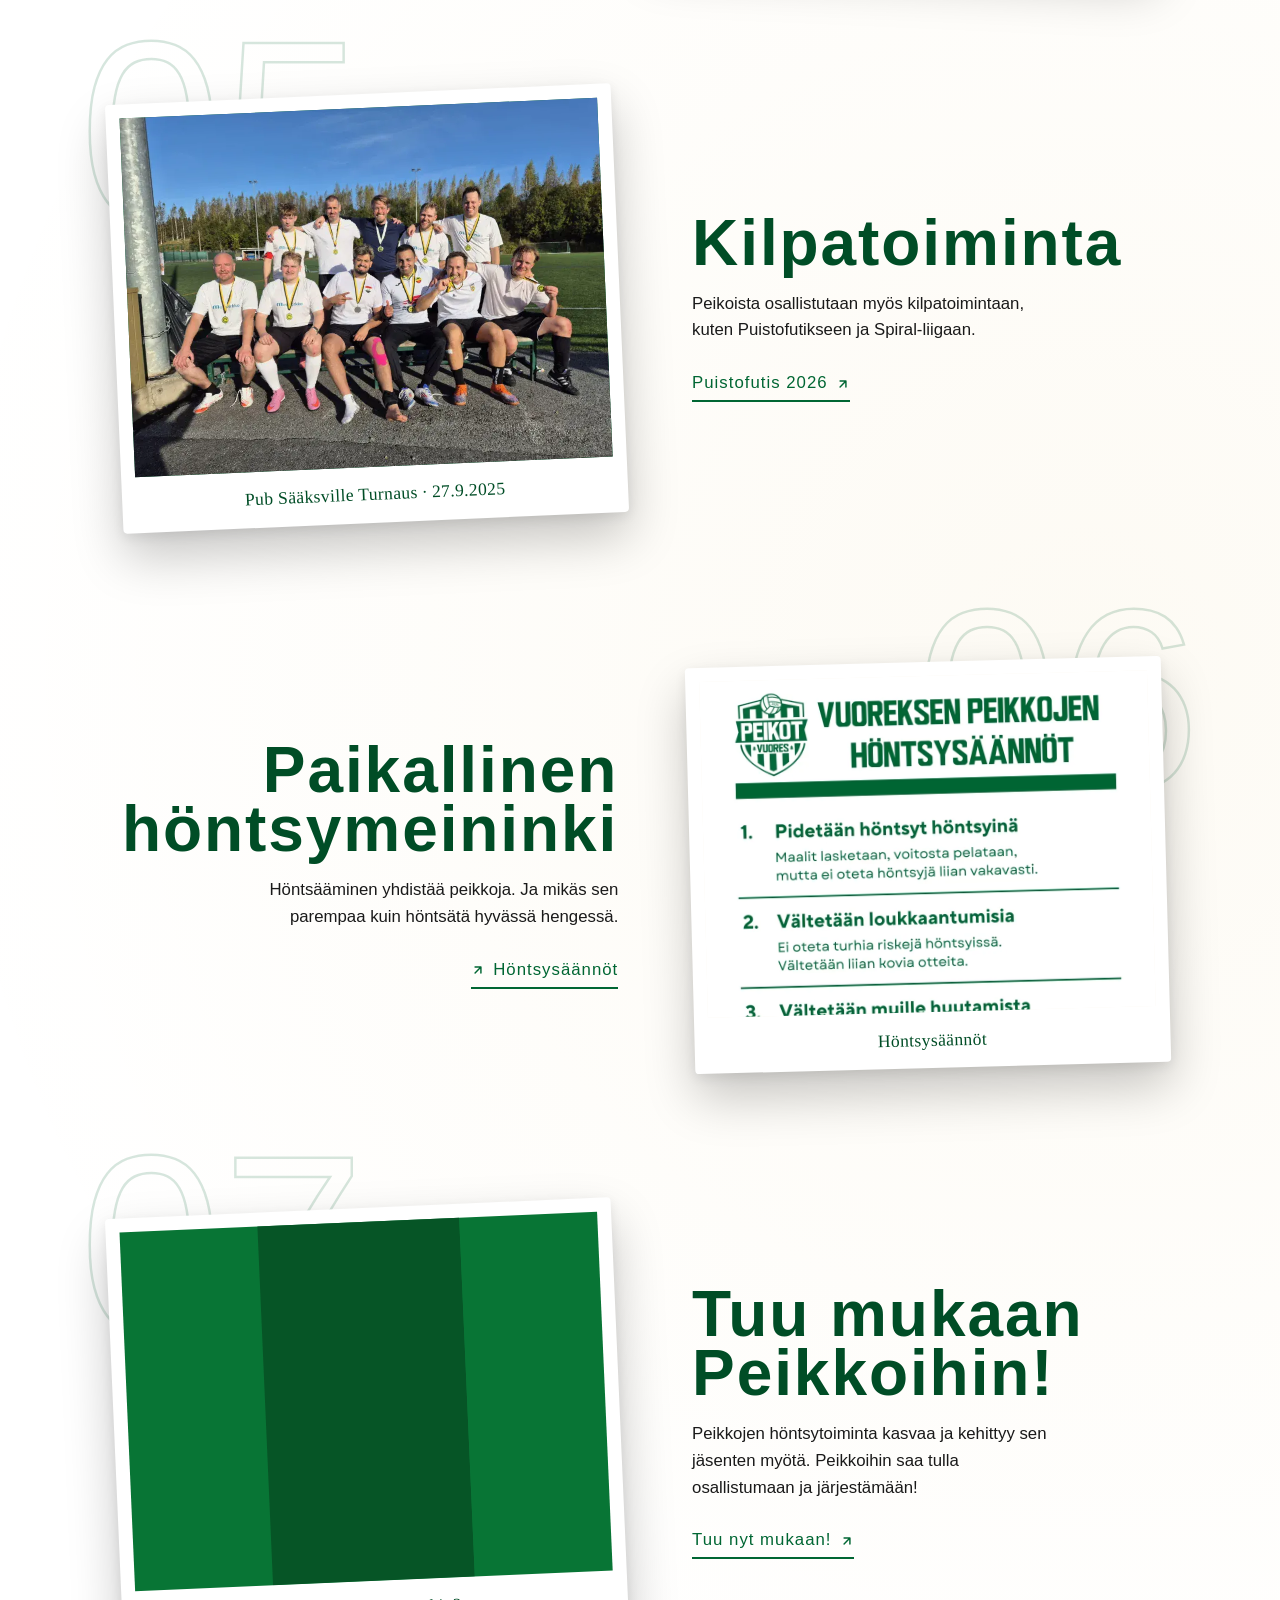
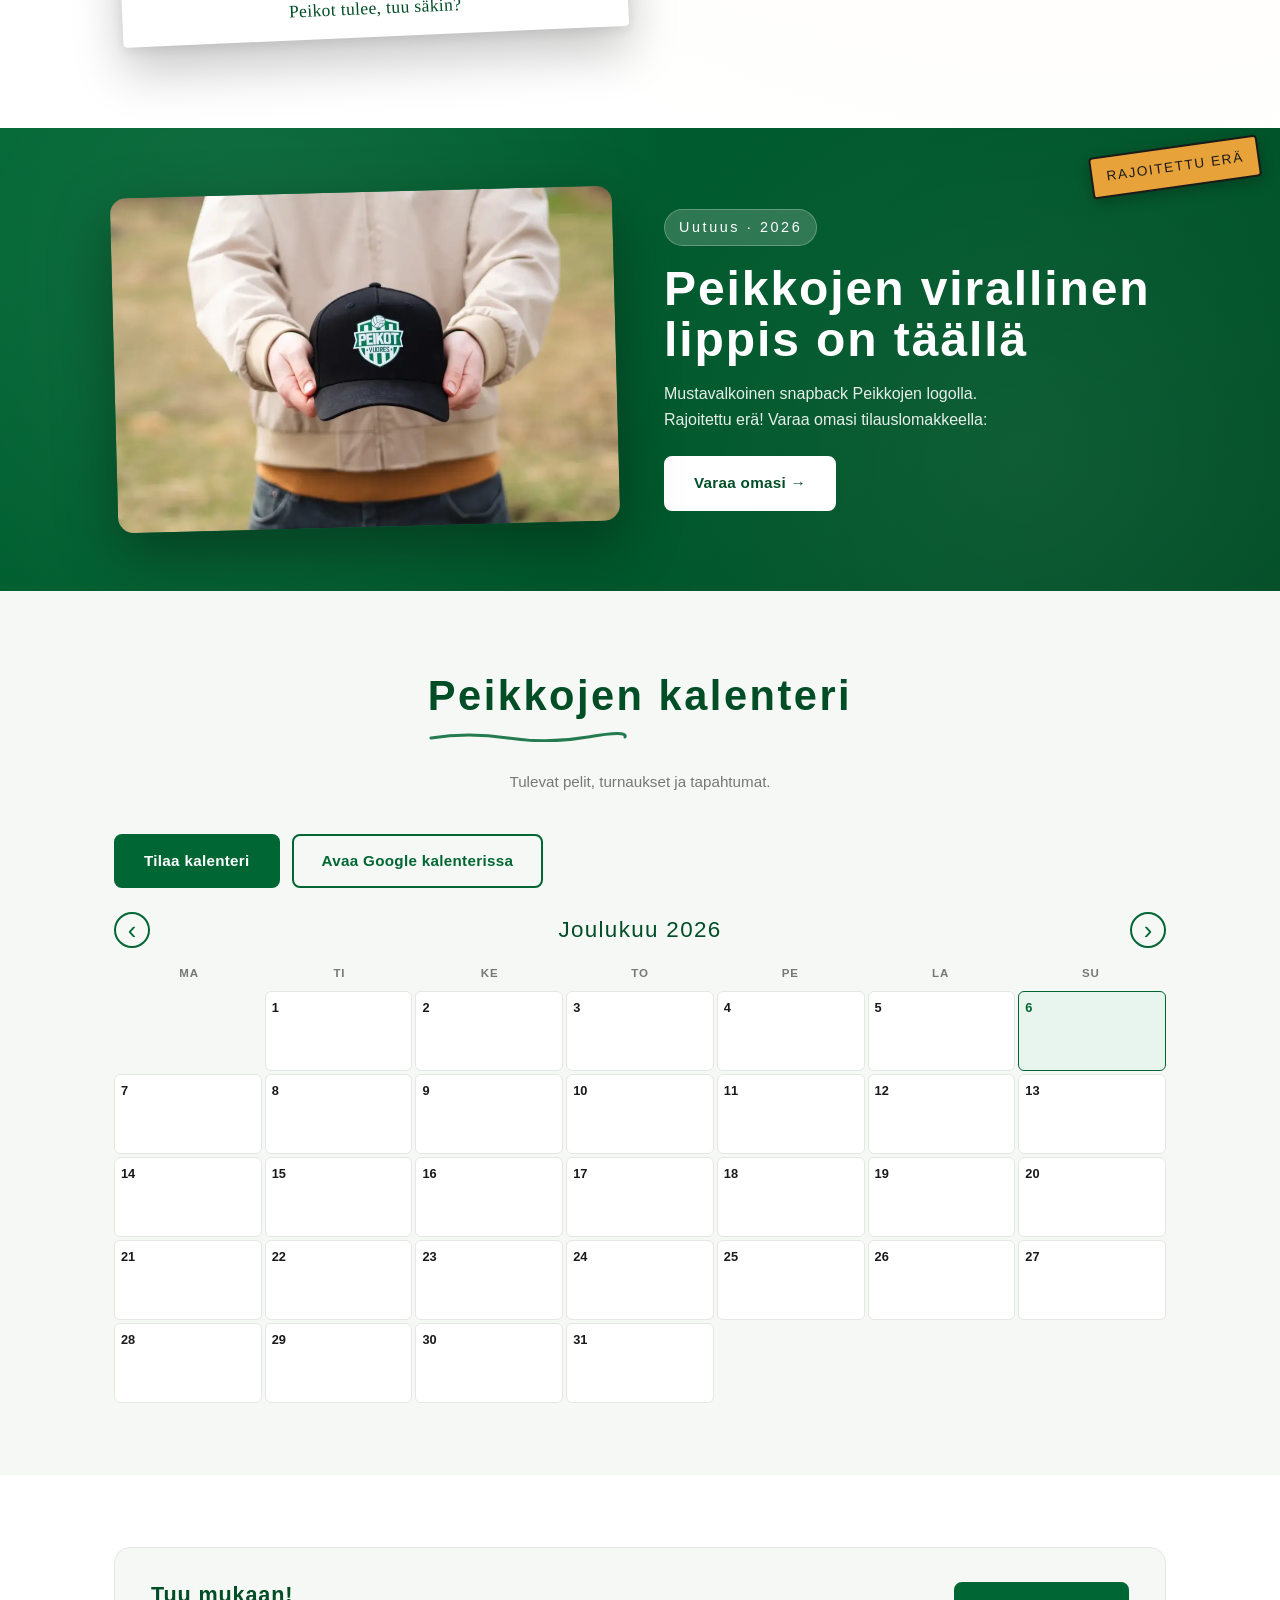
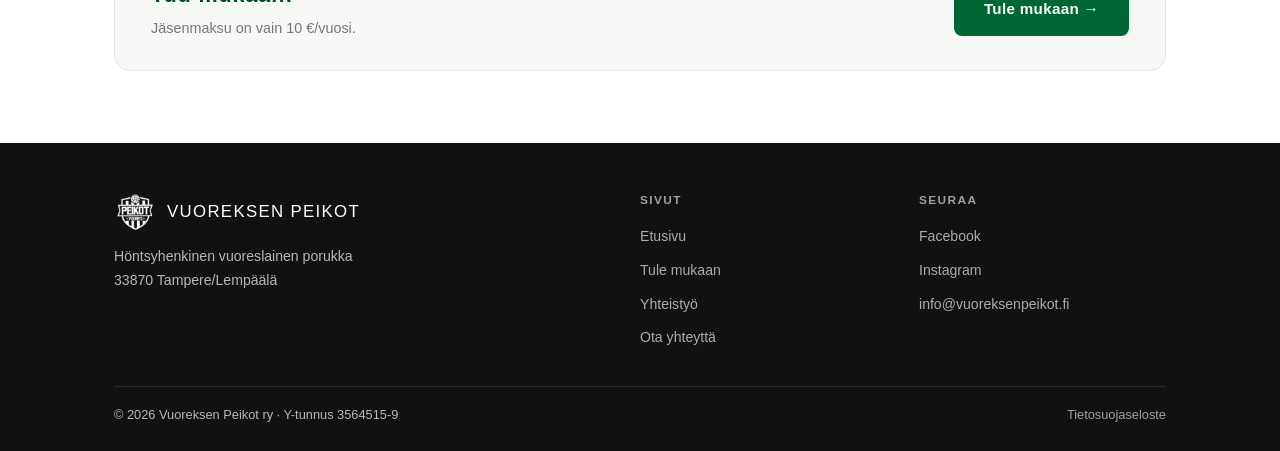
==== commit f8574c9d: "Pienennä kuvia näyttökoon mukaan" ====
--- a/index.html
+++ b/index.html
@@ -51,7 +51,7 @@
   <!-- HERO -->
   <section class="hero" id="main-content">
     <div class="hero-bg" aria-hidden="true"></div>
-    <img src="img/Peikot_logo.webp" alt="Vuoreksen Peikot ry" class="hero-logo" width="800" height="800" fetchpriority="high">
+    <img src="img/Peikot_logo.webp" alt="Vuoreksen Peikot ry" class="hero-logo" width="500" height="500" fetchpriority="high">
   </section>
 
   <!-- ESITTELY -->
@@ -173,8 +173,8 @@
     <span class="lippis-stamp" aria-hidden="true">Rajoitettu erä</span>
     <div class="container lippis-promo-inner">
       <a href="https://forms.gle/rywAhLNDSRMH4BDd9" target="_blank" rel="noopener" class="lippis-promo-media" aria-label="Varaa Peikkojen lippis tilauslomakkeella">
-        <img src="img/lippis.webp" alt="Peikot Vuores -lippis kädessä" class="lippis-slide is-active" width="1600" height="1067">
-        <img src="img/lippis-2.webp" alt="Peikot Vuores -lippis päässä" class="lippis-slide" loading="lazy" width="1600" height="1067">
+        <img src="img/lippis.webp" alt="Peikot Vuores -lippis kädessä" class="lippis-slide is-active" width="1000" height="667">
+        <img src="img/lippis-2.webp" alt="Peikot Vuores -lippis päässä" class="lippis-slide" loading="lazy" width="1000" height="667">
       </a>
       <div class="lippis-promo-text">
         <span class="lippis-promo-kicker">Uutuus · 2026</span>
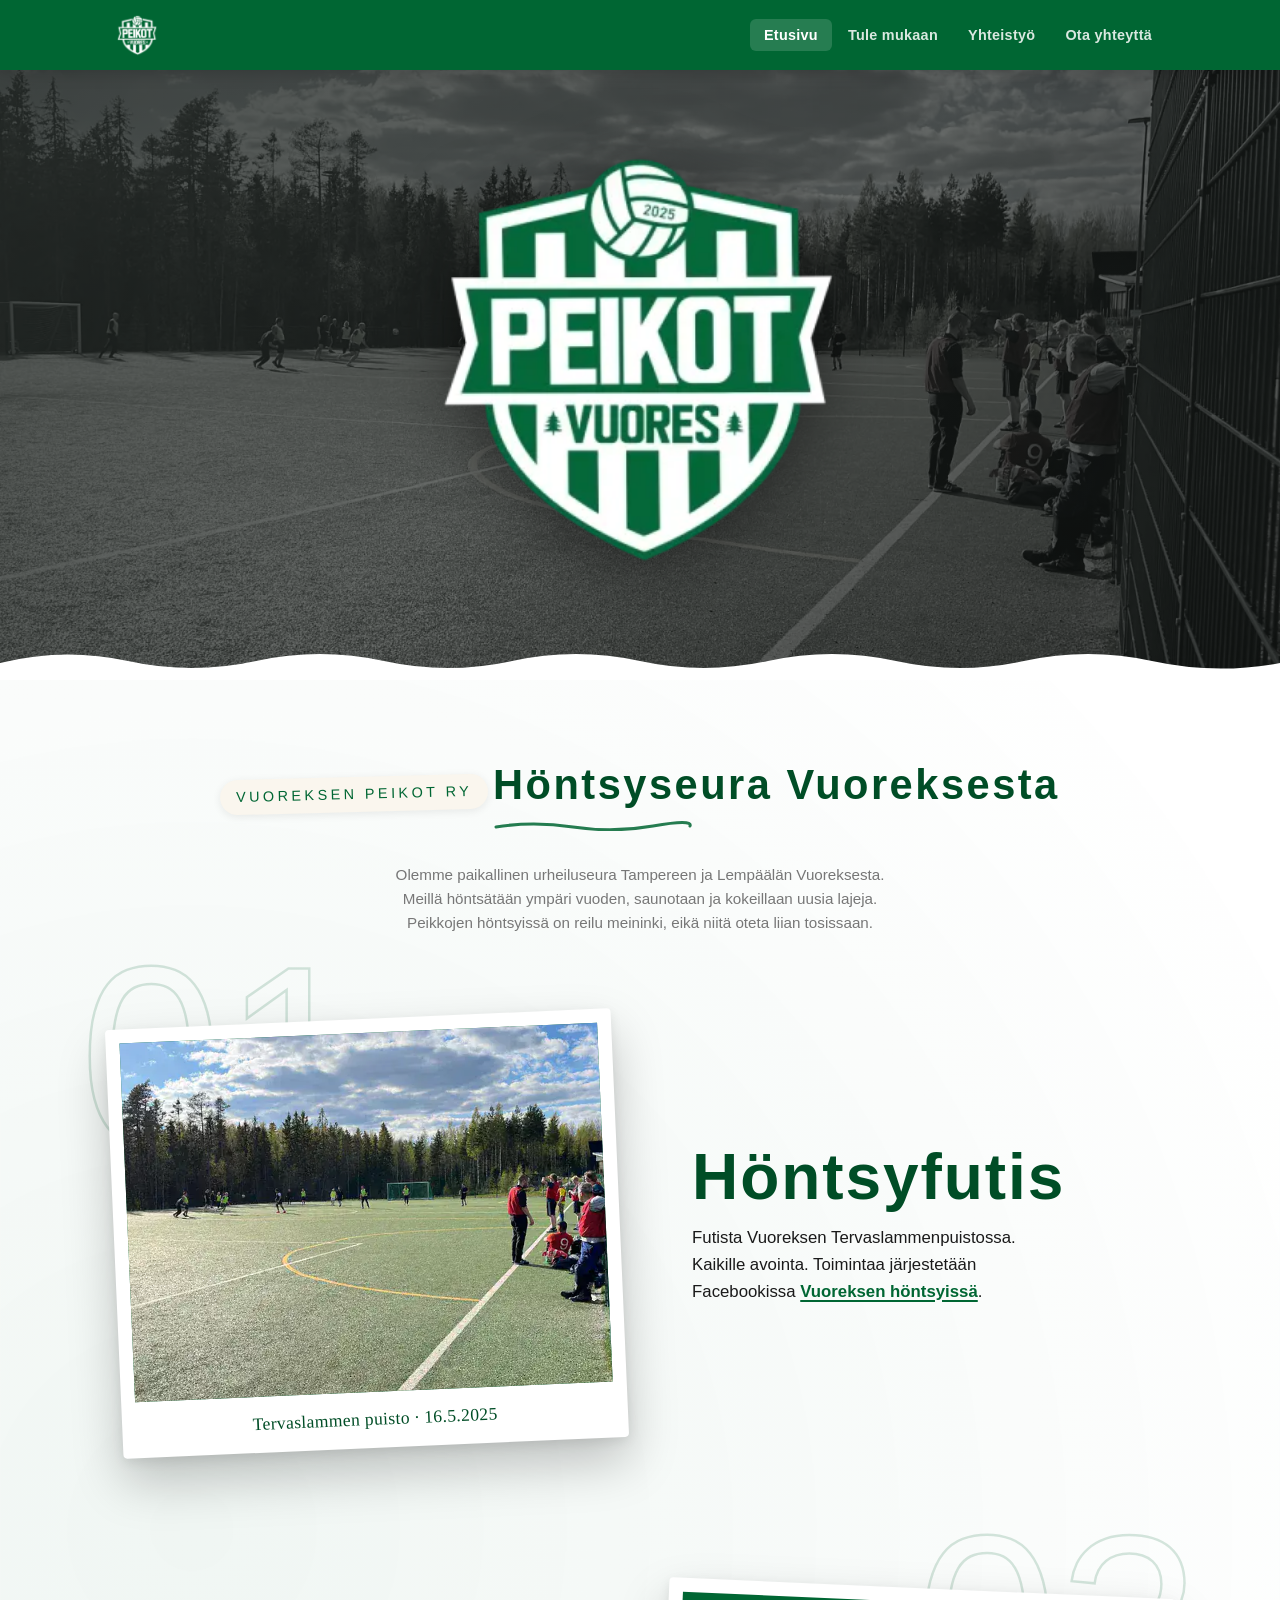
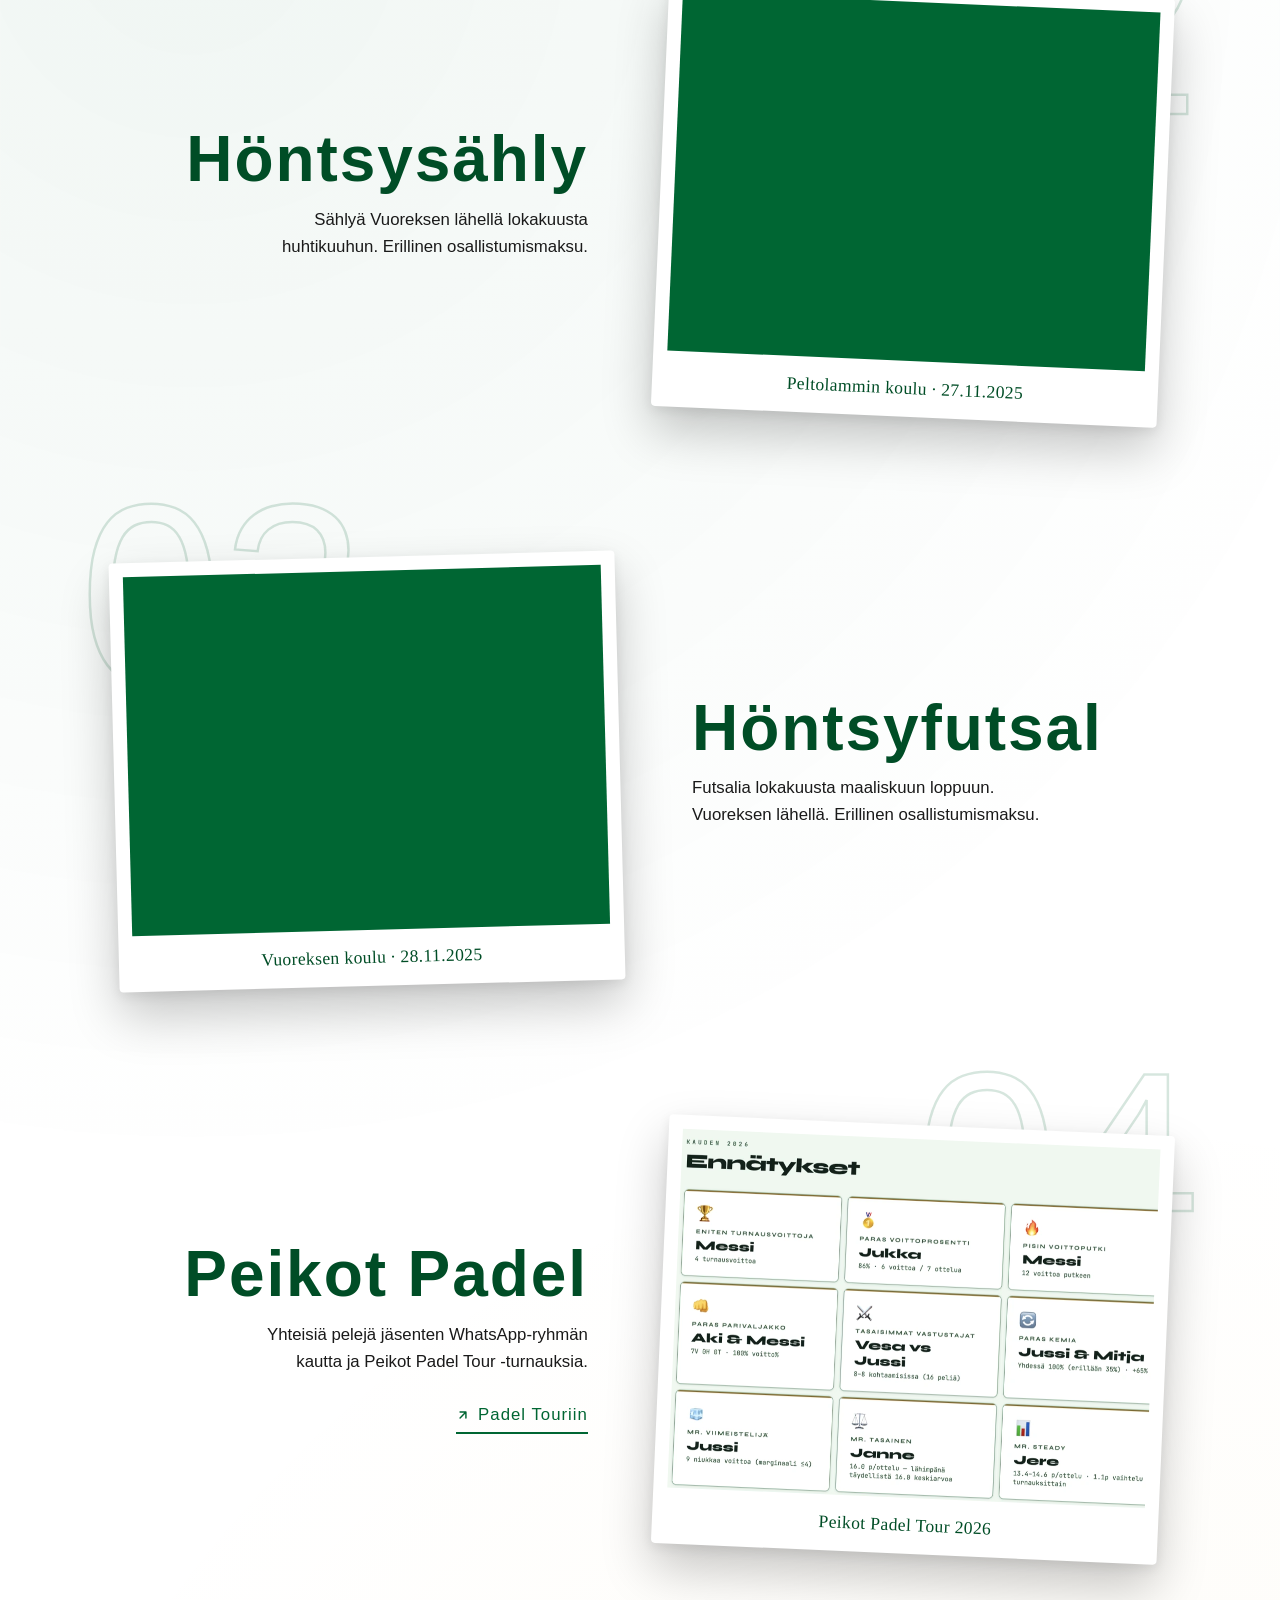
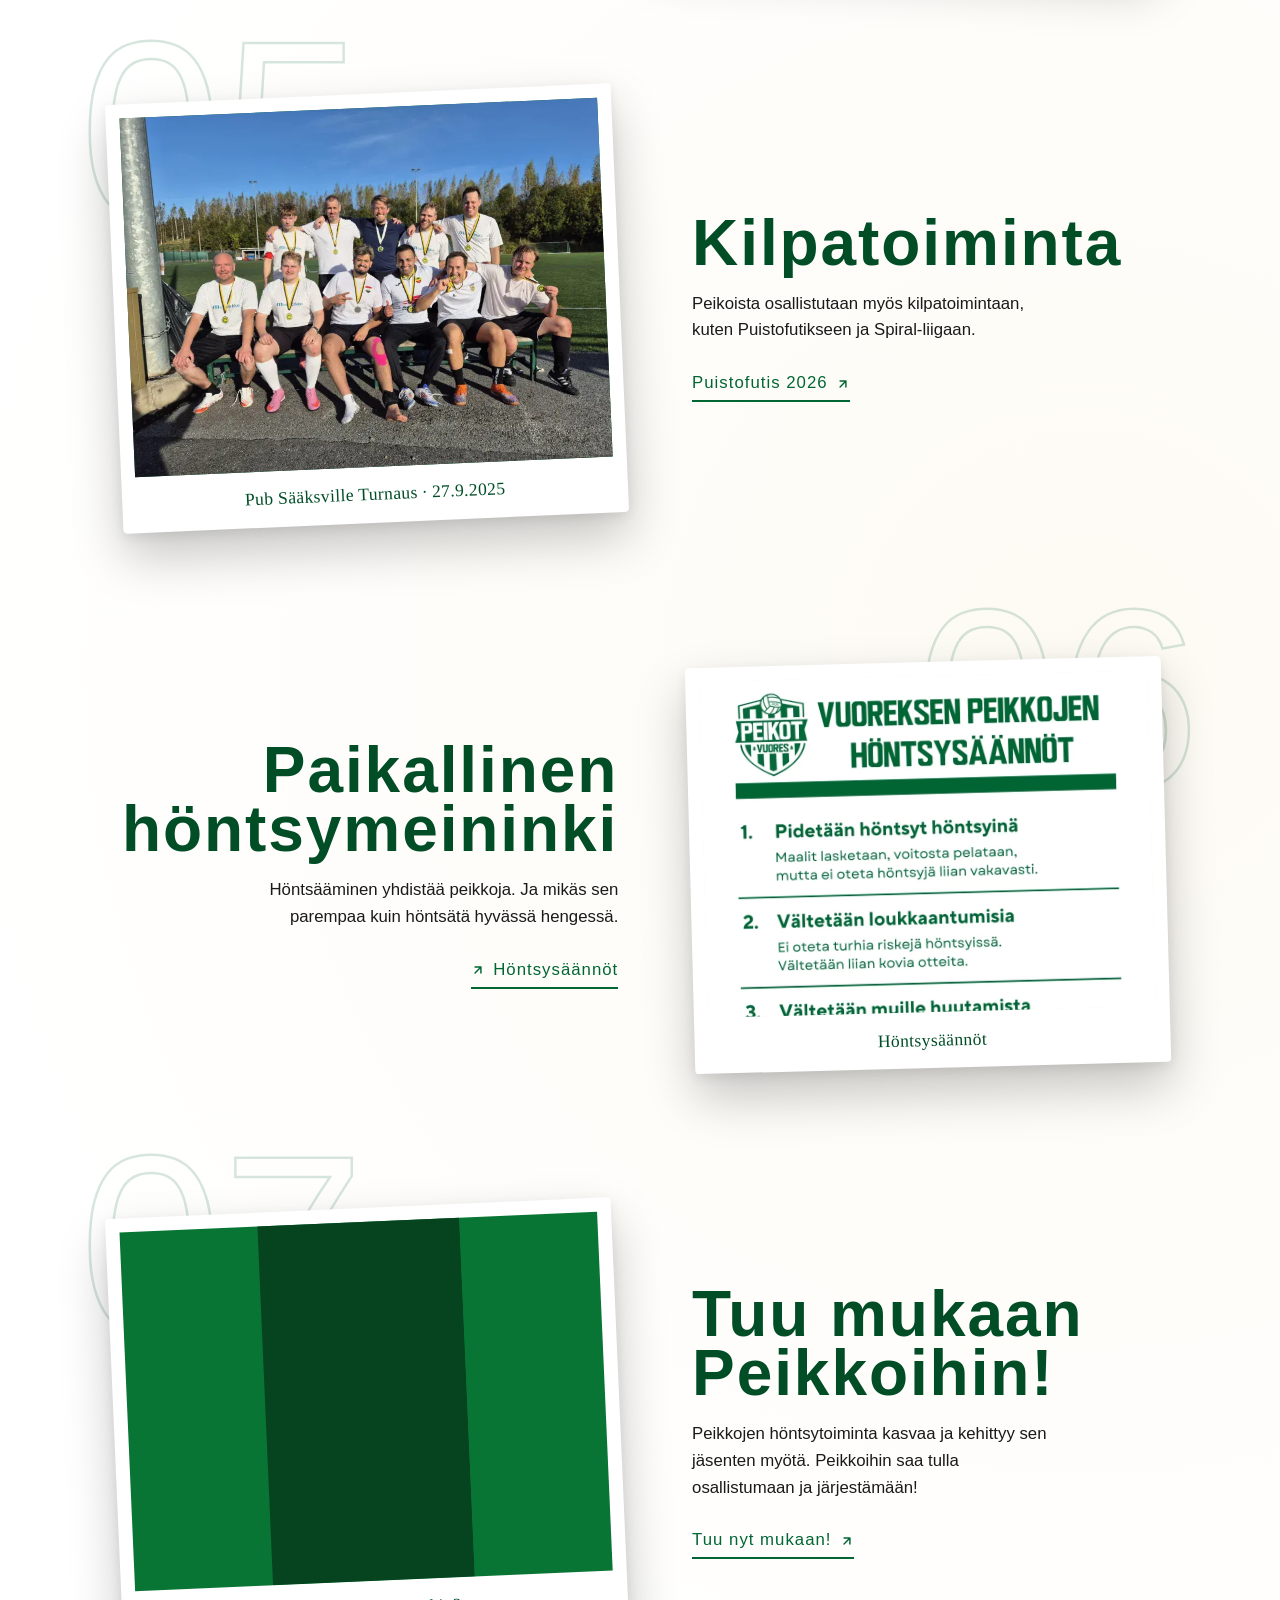
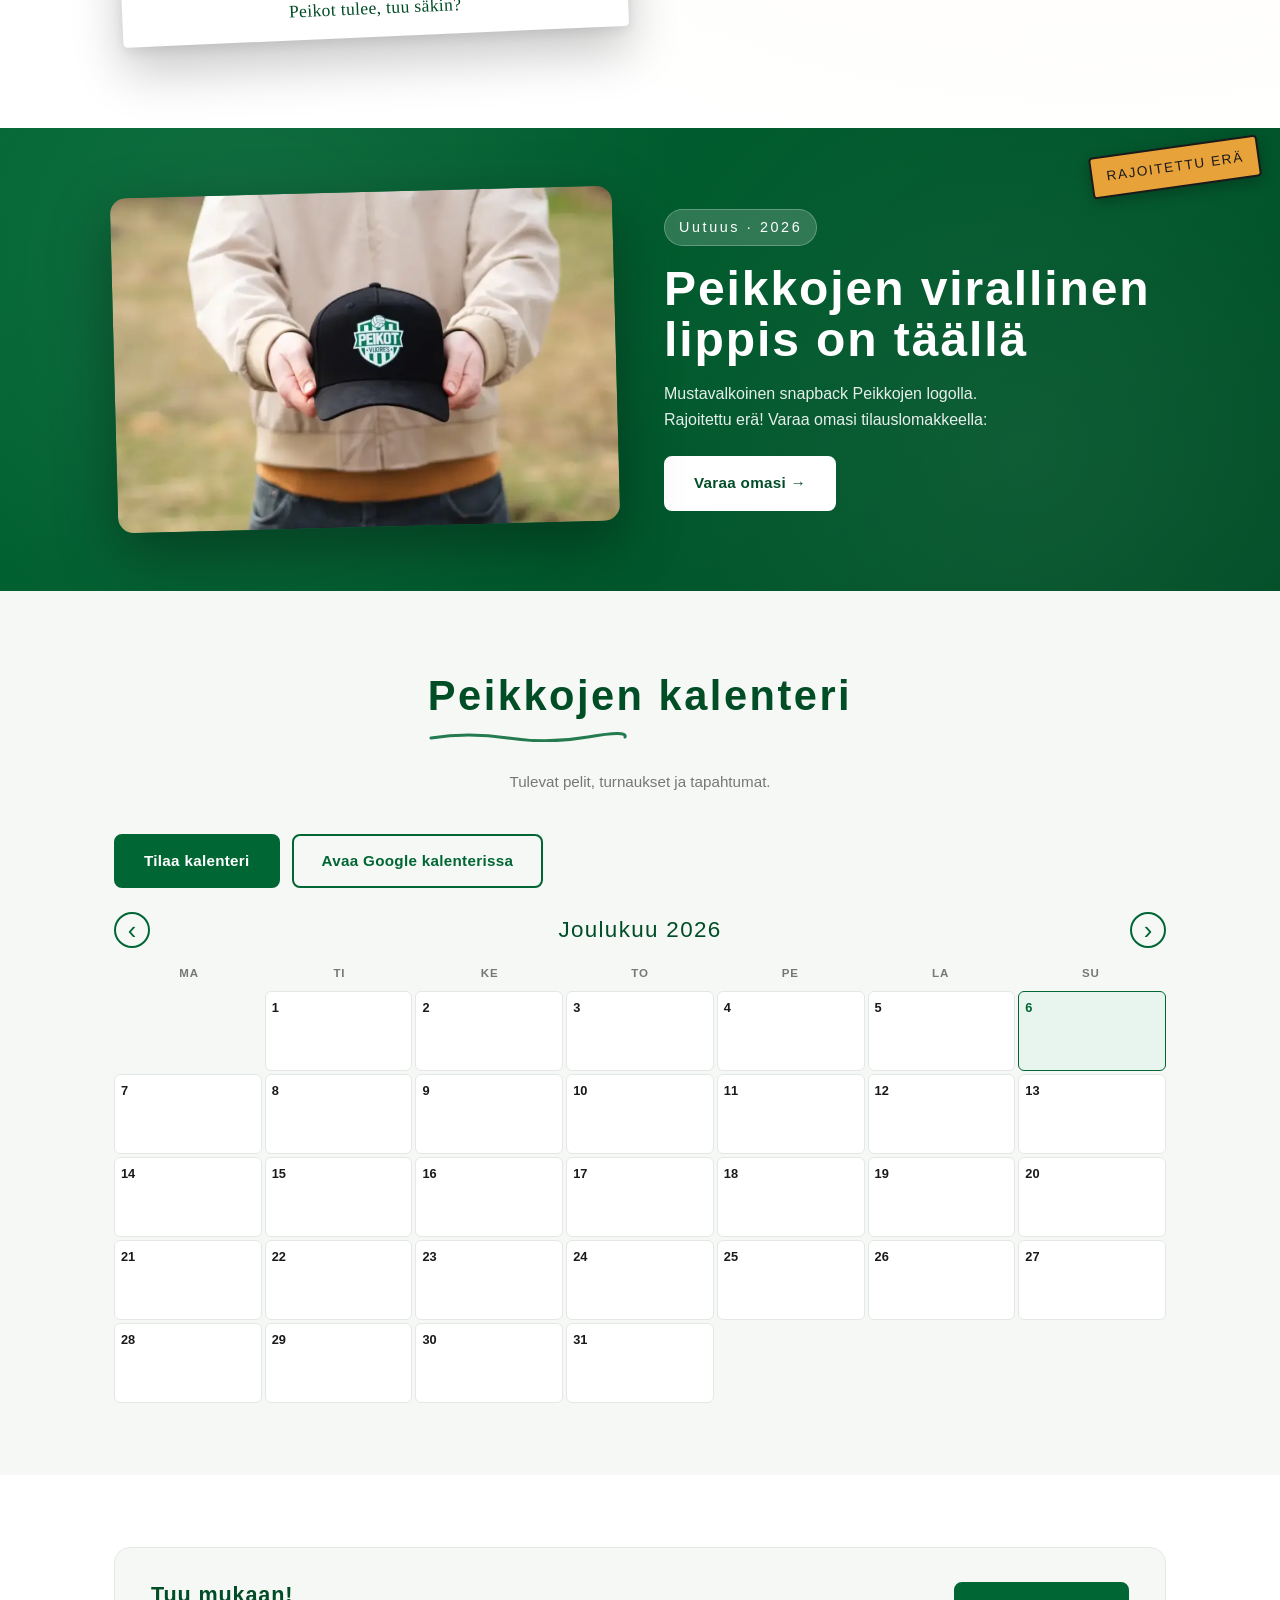
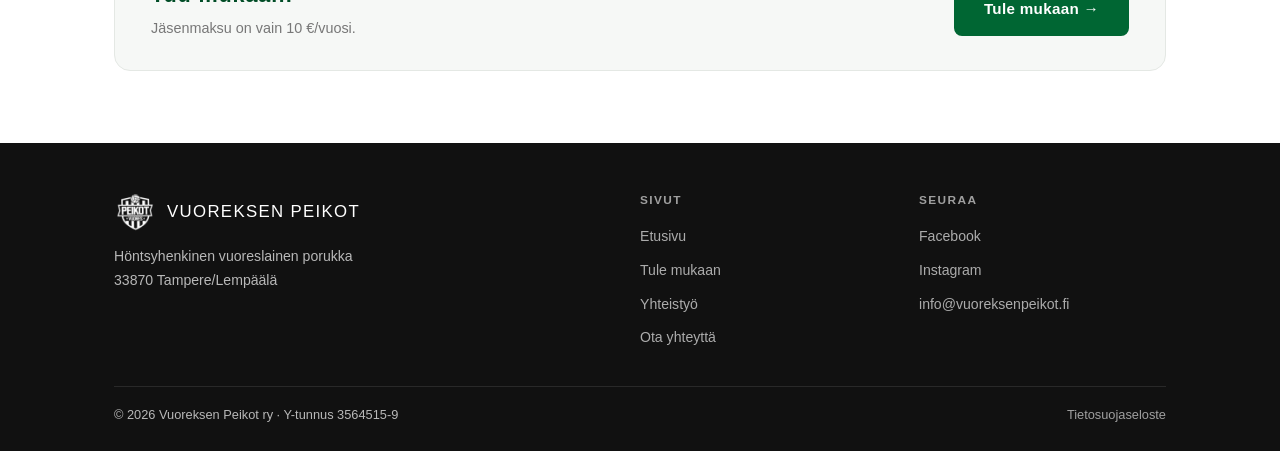
==== commit 646d97a9: "Pienennä kuvia näyttökoon mukaan" ====
--- a/index.html
+++ b/index.html
@@ -51,7 +51,7 @@
   <!-- HERO -->
   <section class="hero" id="main-content">
     <div class="hero-bg" aria-hidden="true"></div>
-    <img src="img/Peikot_logo.webp" alt="Vuoreksen Peikot ry" class="hero-logo" width="500" height="500" fetchpriority="high">
+    <img src="img/Peikot_logo.webp" alt="Vuoreksen Peikot ry" class="hero-logo" width="300" height="300" fetchpriority="high">
   </section>
 
   <!-- ESITTELY -->
@@ -173,8 +173,8 @@
     <span class="lippis-stamp" aria-hidden="true">Rajoitettu erä</span>
     <div class="container lippis-promo-inner">
       <a href="https://forms.gle/rywAhLNDSRMH4BDd9" target="_blank" rel="noopener" class="lippis-promo-media" aria-label="Varaa Peikkojen lippis tilauslomakkeella">
-        <img src="img/lippis.webp" alt="Peikot Vuores -lippis kädessä" class="lippis-slide is-active" width="1000" height="667">
-        <img src="img/lippis-2.webp" alt="Peikot Vuores -lippis päässä" class="lippis-slide" loading="lazy" width="1000" height="667">
+        <img src="img/lippis.webp" alt="Peikot Vuores -lippis kädessä" class="lippis-slide is-active" width="800" height="534">
+        <img src="img/lippis-2.webp" alt="Peikot Vuores -lippis päässä" class="lippis-slide" loading="lazy" width="800" height="534">
       </a>
       <div class="lippis-promo-text">
         <span class="lippis-promo-kicker">Uutuus · 2026</span>
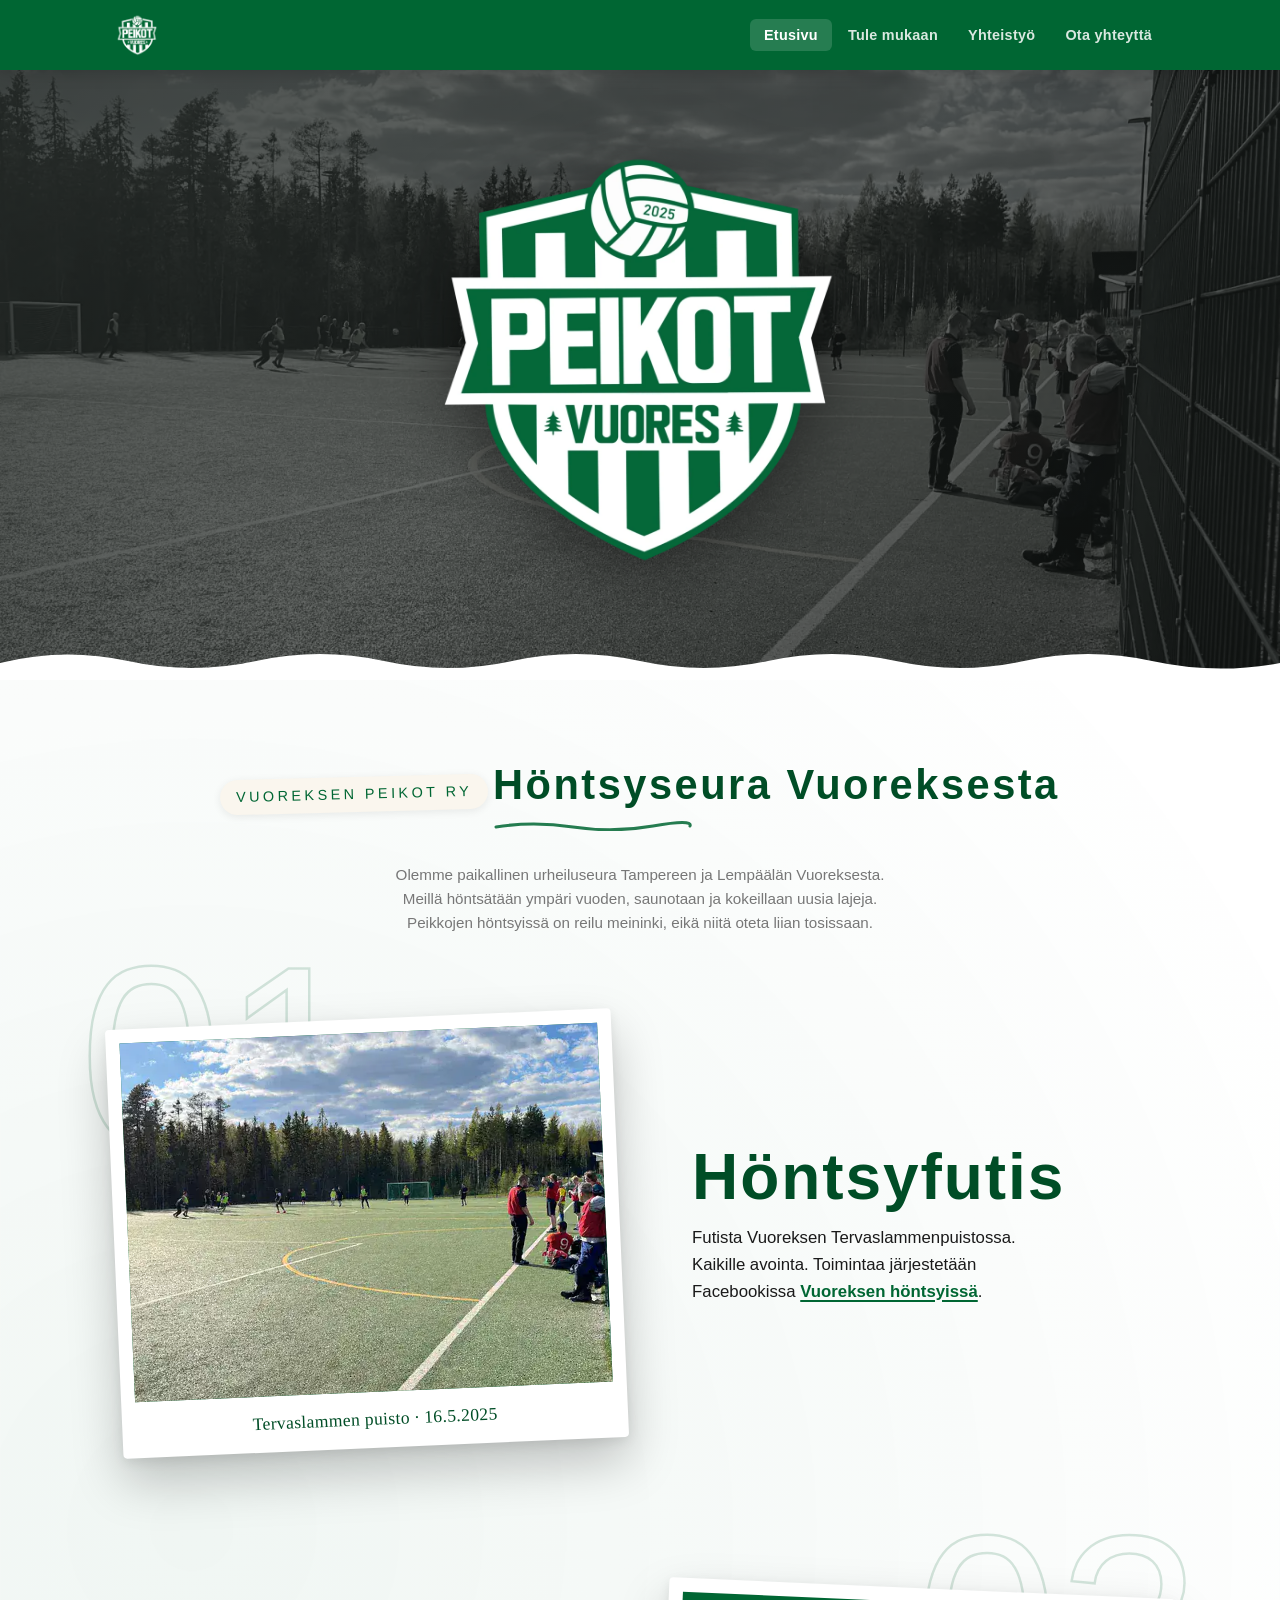
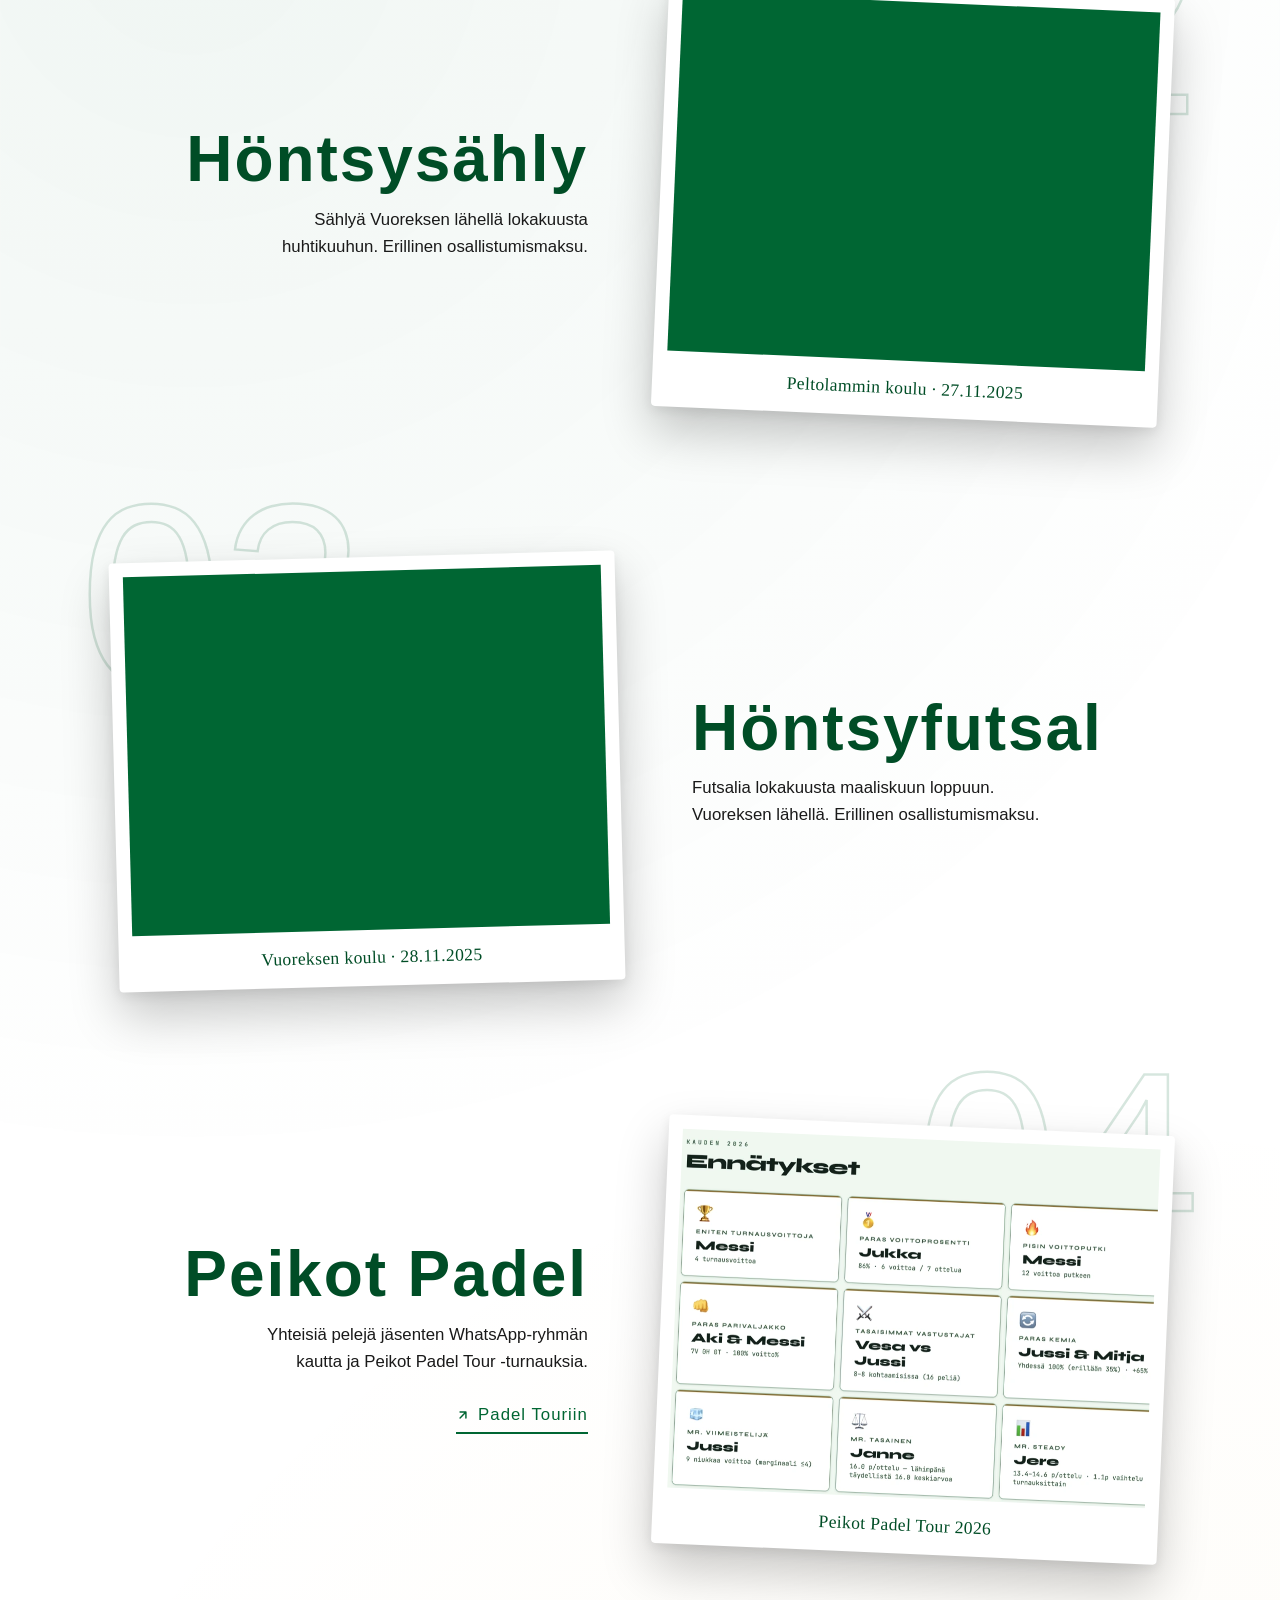
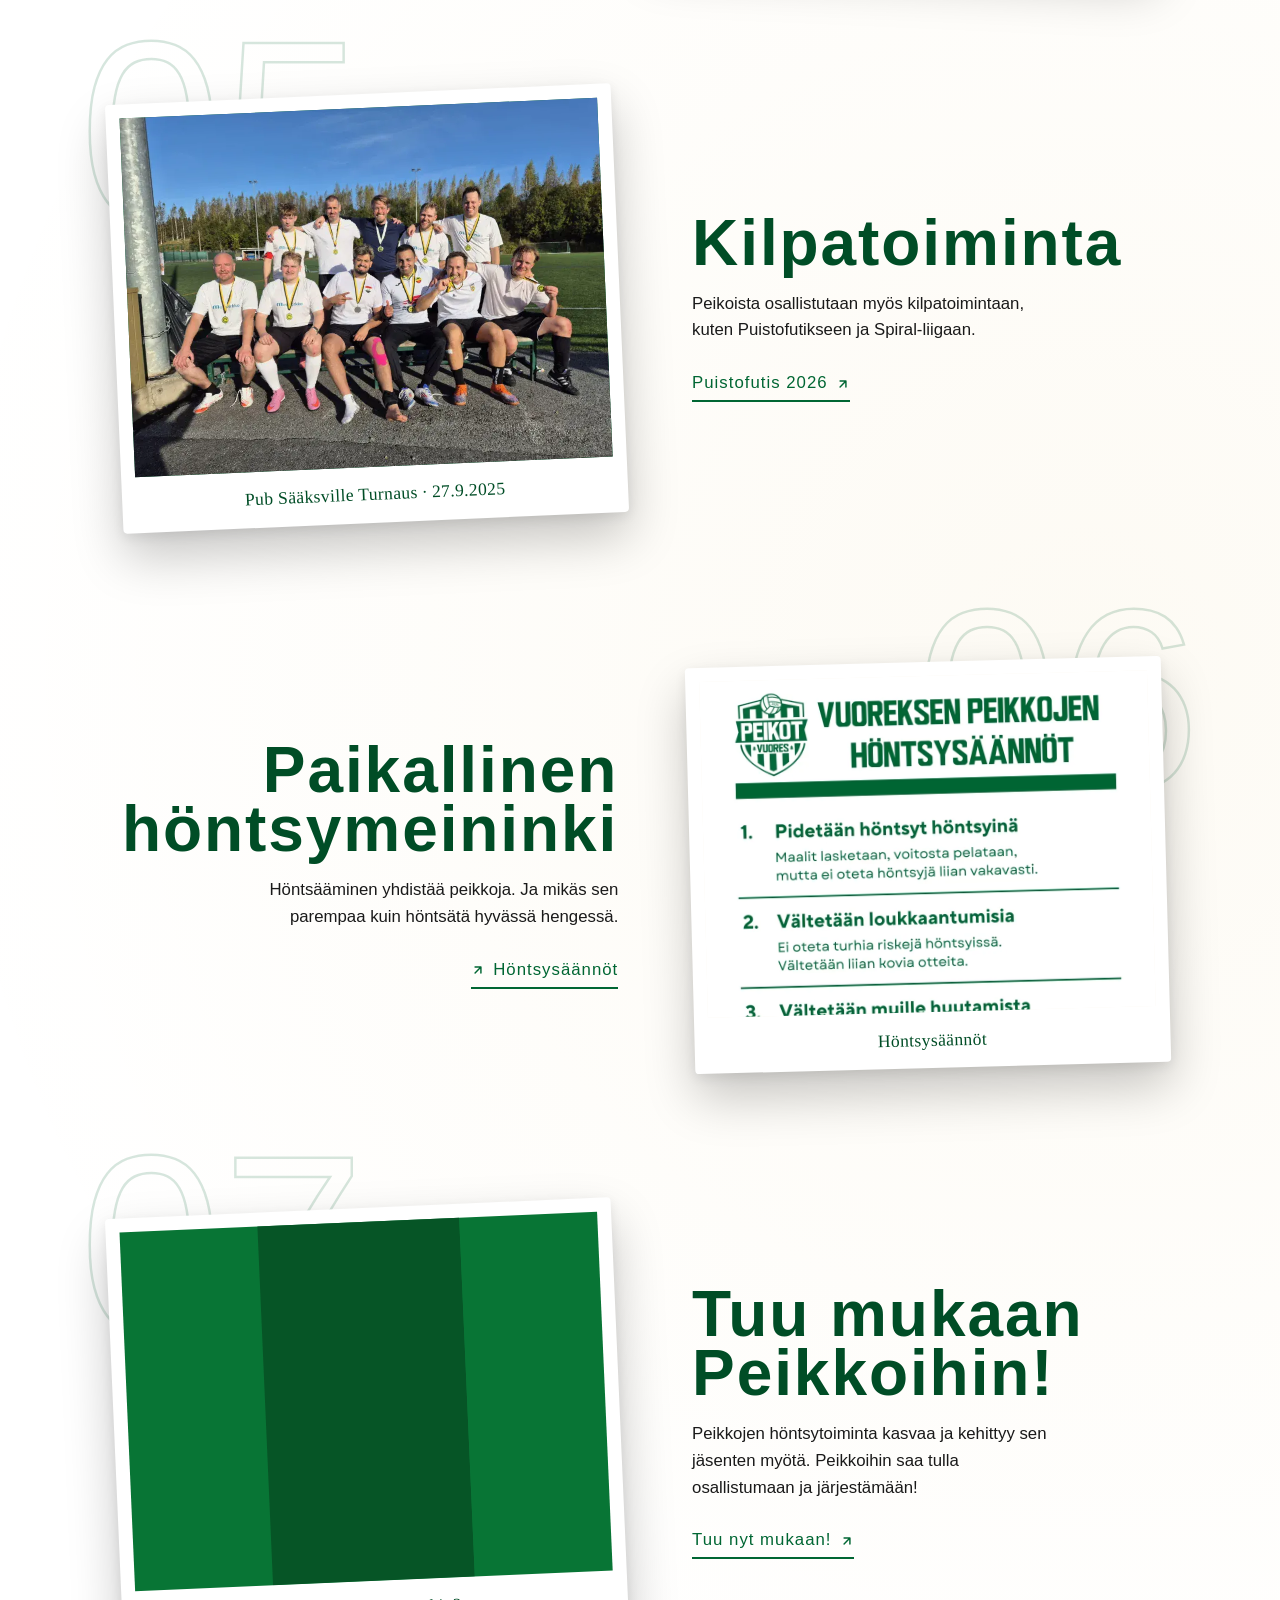
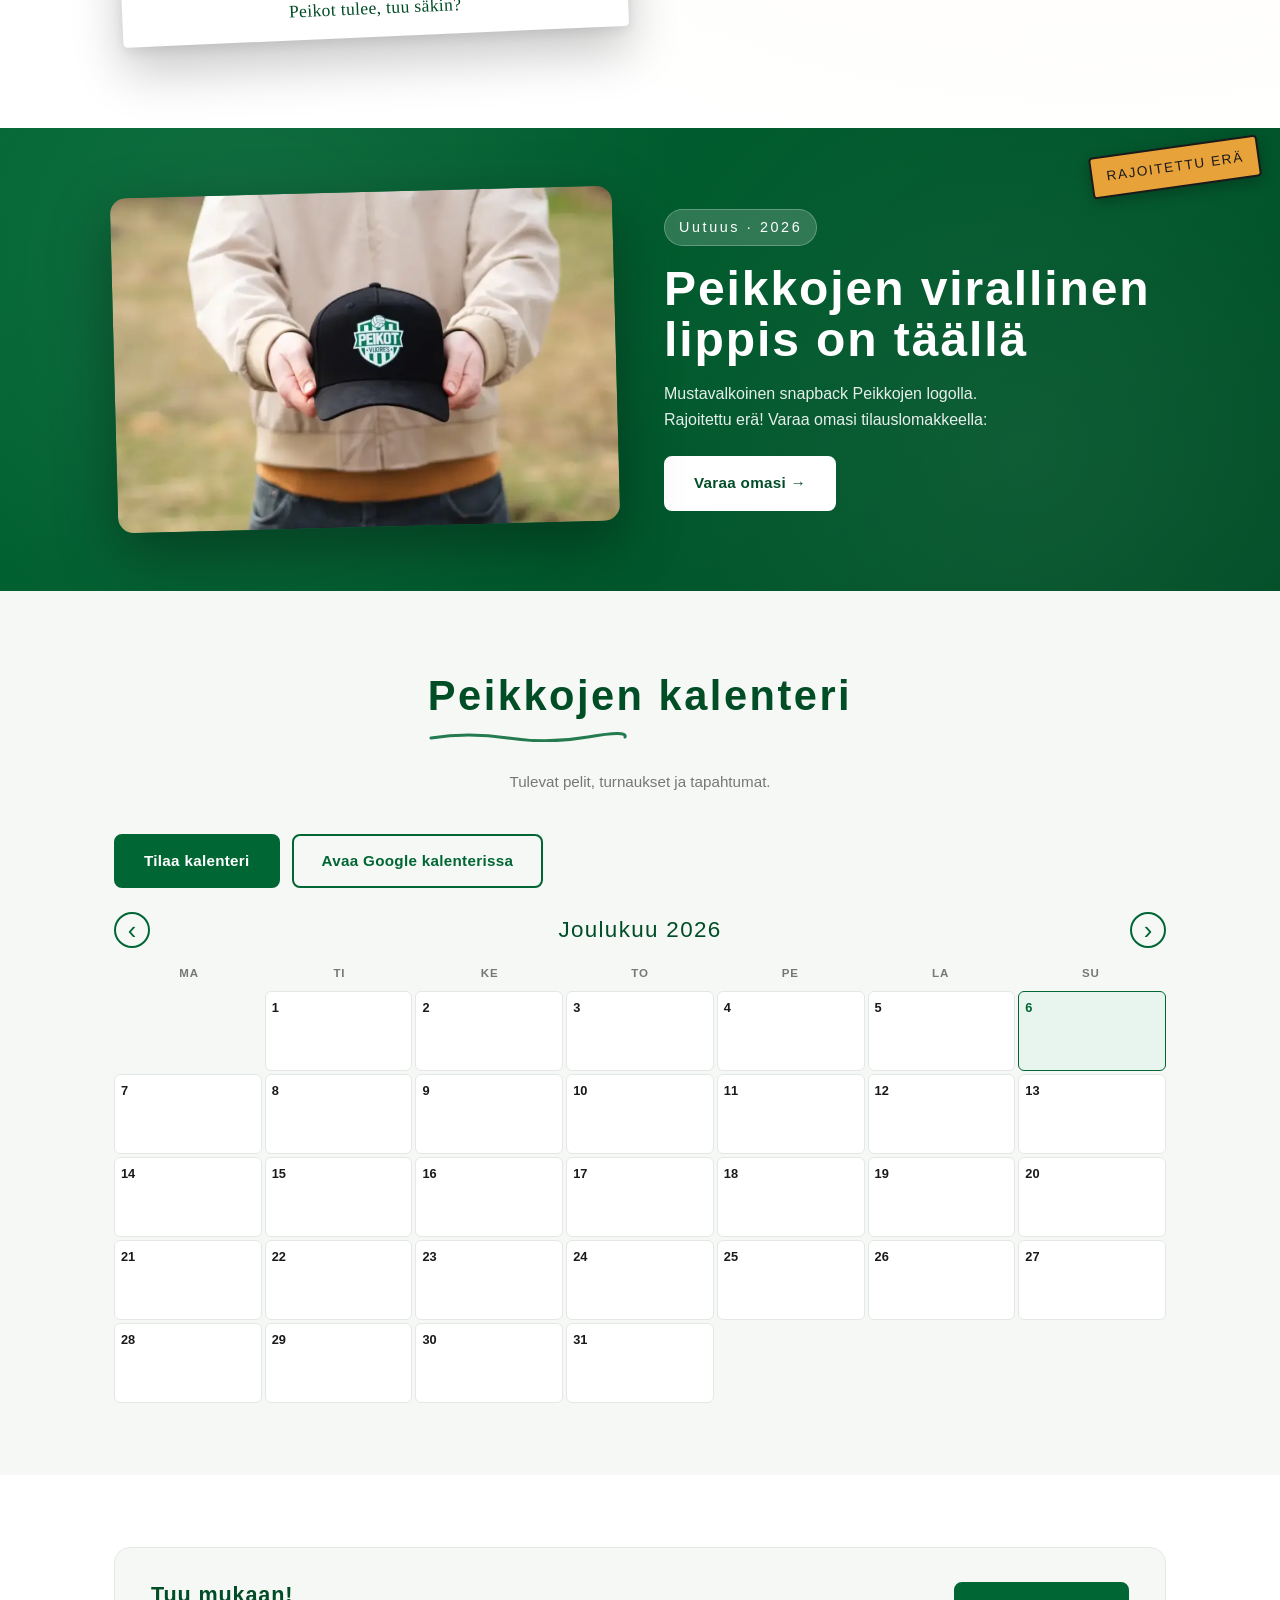
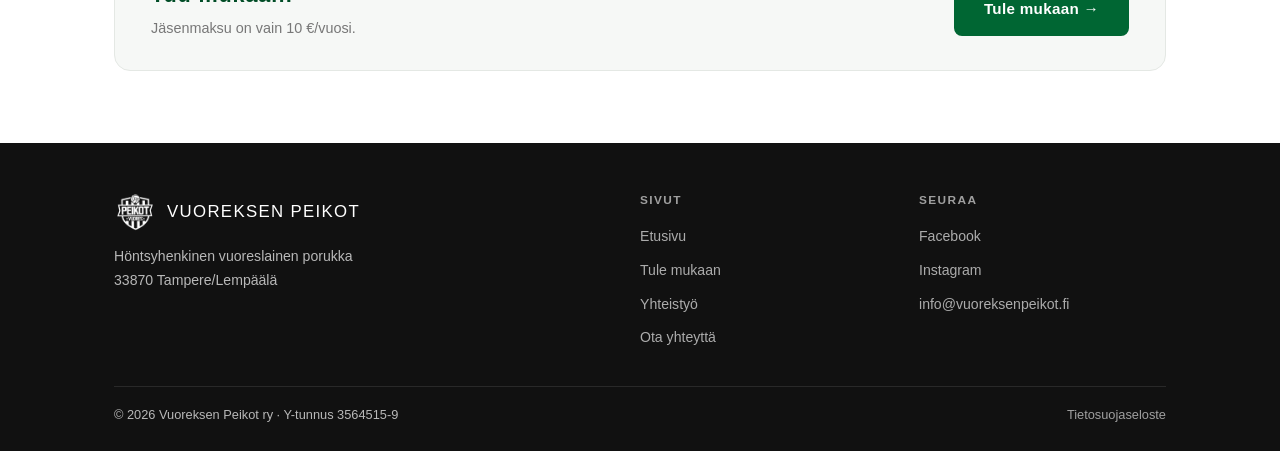
==== commit dd53ad03: "Inline kriittinen CSS ja palauta logon laatu" ====
--- a/index.html
+++ b/index.html
@@ -21,7 +21,9 @@
   <link rel="preload" as="image" href="img/banner-large.webp"  type="image/webp" media="(min-width: 769px)" fetchpriority="high">
   <link rel="preload" as="image" href="img/Peikot_logo.webp" type="image/webp" fetchpriority="high">
   <link rel="canonical" href="https://vuoreksenpeikot.fi/">
-  <link rel="stylesheet" href="css/style.css?v=2">
+  <style>@font-face{font-family:'Bebas Neue';font-style:normal;font-weight:400;font-display:swap;src:url('../fonts/BebasNeue-Regular.woff2') format('woff2')}:root{--green:#006633;--green-dark:#004d26;--green-light:#007a3d;--green-pale:#e8f5ee;--white:#ffffff;--off-white:#f6f8f6;--cream:#faf6ee;--ink:#1a1a1a;--accent-warm:#e8a23a;--gray-light:#e4e8e4;--gray:#777;--dark:#111;--text:#1a1a1a;--font-display:'Bebas Neue','Arial Black',sans-serif;--font-body:Arial,Helvetica,sans-serif;--nav-height:70px;--radius:8px;--radius-lg:16px;--shadow:0 2px 12px rgba(0,0,0,.09);--shadow-lg:0 8px 32px rgba(0,0,0,.14);--transition:.22s cubic-bezier(.4,0,.2,1);--max-width:1100px;--color-sahly:#c0392b;--color-futsal:#2980b9;--color-harrastefutsal:#e67e22;--color-padel:#8e44ad;--color-futis:#27ae60;--color-gold:#daa520;--color-gold-dark:#b8860b}*,*::before,*::after{box-sizing:border-box;margin:0;padding:0}html{scroll-behavior:smooth}body{font-family:var(--font-body);color:var(--text);background:var(--white);line-height:1.6;-webkit-font-smoothing:antialiased}img{max-width:100%;height:auto;display:block}a{color:inherit;text-decoration:none}button{cursor:pointer;border:none;background:none;font-family:inherit}.skip-link{position:absolute;left:-9999px;top:auto;background:var(--white);color:var(--green);padding:8px 16px;font-weight:700;font-size:.9rem;z-index:1001;border-radius:var(--radius);text-decoration:none}.skip-link:focus{left:16px;top:16px}.container{max-width:var(--max-width);margin:0 auto;padding:0 24px}.btn{display:inline-flex;align-items:center;gap:8px;padding:13px 28px;border-radius:var(--radius);font-family:var(--font-body);font-size:.95rem;font-weight:700;letter-spacing:.02em;transition:all var(--transition);border:2px solid transparent;white-space:nowrap}.btn-primary{background:var(--green);color:var(--white);border-color:var(--green)}.btn-primary:hover{background:var(--green-dark);border-color:var(--green-dark);transform:translateY(-2px);box-shadow:0 6px 20px rgba(0,102,51,.35)}.btn-outline{background:transparent;color:var(--white);border-color:rgba(255,255,255,.7)}.btn-outline:hover{background:var(--white);color:var(--green);border-color:var(--white);transform:translateY(-2px)}.btn-outline-green{background:transparent;color:var(--green);border-color:var(--green)}.btn-outline-green:hover{background:var(--green);color:var(--white);transform:translateY(-2px)}.btn-block{width:100%;justify-content:center}#nav-placeholder{height:var(--nav-height);background:var(--green);position:sticky;top:0;z-index:100}.nav{position:sticky;top:0;z-index:100;background:var(--green);height:var(--nav-height);box-shadow:0 2px 16px rgba(0,0,0,.18)}.nav-inner{display:flex;align-items:center;justify-content:space-between;height:100%}.nav-logo{display:flex;align-items:center;gap:12px;color:var(--white)}.nav-logo img{height:46px;width:auto}.nav-logo-text{font-family:var(--font-display);font-size:1.25rem;letter-spacing:.1em;line-height:1.1}.nav-logo-text small{display:block;font-size:.7rem;letter-spacing:.15em;opacity:.8}.nav-links{display:none;list-style:none;gap:2px}.nav-links a{color:rgba(255,255,255,.85);font-weight:600;font-size:.9rem;padding:8px 14px;border-radius:6px;transition:all var(--transition);letter-spacing:.02em}.nav-links a:hover,.nav-links a.active{color:var(--white);background:rgba(255,255,255,.15)}.nav-hamburger{display:flex;flex-direction:column;gap:5px;padding:8px;border-radius:6px;transition:background var(--transition)}.nav-hamburger:hover{background:rgba(255,255,255,.15)}.nav-hamburger span{display:block;width:24px;height:2px;background:var(--white);border-radius:2px;transition:all var(--transition)}body.nav-open .nav-hamburger span:nth-child(1){transform:translateY(7px) rotate(45deg)}body.nav-open .nav-hamburger span:nth-child(2){opacity:0;transform:scaleX(0)}body.nav-open .nav-hamburger span:nth-child(3){transform:translateY(-7px) rotate(-45deg)}.nav-mobile{display:none;position:fixed;top:var(--nav-height);left:0;right:0;background:var(--green-dark);padding:12px 24px 24px;box-shadow:0 8px 24px rgba(0,0,0,.25);z-index:99}body.nav-open .nav-mobile{display:block}.nav-mobile a{display:block;color:rgba(255,255,255,.9);font-weight:600;font-size:1.05rem;padding:13px 0;border-bottom:1px solid rgba(255,255,255,.1);transition:color var(--transition)}.nav-mobile a:last-child{border-bottom:none}.nav-mobile a:hover{color:var(--white)}@media (min-width:768px){.nav-links{display:flex}.nav-hamburger{display:none}}.hero{background:var(--green);color:var(--white);padding:60px 0 90px;position:relative;overflow:hidden;min-height:clamp(360px,60vh,560px);display:flex;align-items:center;justify-content:center}.hero::after{content:'';position:absolute;bottom:-1px;left:0;right:0;height:36px;background:var(--white);-webkit-mask-image:url("data:image/svg+xml;utf8,<svg xmlns='http://www.w3.org/2000/svg' viewBox='0 0 1200 36' preserveAspectRatio='none'><path d='M0,36 L0,18 Q60,2 120,16 T240,16 T360,16 T480,16 T600,16 T720,16 T840,16 T960,16 T1080,16 T1200,18 L1200,36 Z' fill='black'/></svg>");mask-image:url("data:image/svg+xml;utf8,<svg xmlns='http://www.w3.org/2000/svg' viewBox='0 0 1200 36' preserveAspectRatio='none'><path d='M0,36 L0,18 Q60,2 120,16 T240,16 T360,16 T480,16 T600,16 T720,16 T840,16 T960,16 T1080,16 T1200,18 L1200,36 Z' fill='black'/></svg>");-webkit-mask-size:100% 100%;mask-size:100% 100%;-webkit-mask-repeat:no-repeat;mask-repeat:no-repeat}.hero-bg{position:absolute;inset:0;background:url('../img/banner-mobile.webp') center/cover no-repeat;filter:grayscale(.9) contrast(1.05) brightness(.75)}@media (min-width:769px){.hero-bg{background:url('../img/banner-large.webp') center/cover no-repeat}}.hero-bg::after{content:'';position:absolute;inset:0;background:linear-gradient(135deg,rgba(0,77,38,.78) 0%,rgba(0,77,38,.55) 50%,rgba(0,40,20,.7) 100%)}.hero-logo{position:relative;z-index:1;width:clamp(220px,40vw,460px);height:auto;filter:drop-shadow(0 10px 36px rgba(0,0,0,.5))}@media (max-width:600px){.hero-logo{width:clamp(180px,60vw,280px)}.hero{min-height:320px;padding:40px 0 60px}}.hero-content{position:relative;z-index:1;max-width:720px}.hero-badge{display:inline-block;background:var(--cream);color:var(--green-dark);font-size:.75rem;font-weight:700;letter-spacing:.14em;text-transform:uppercase;padding:6px 16px;border-radius:20px;margin-bottom:24px;transform:rotate(-2deg);box-shadow:0 3px 10px rgba(0,0,0,.18),0 0 0 1px rgba(255,255,255,.4) inset}.hero h1{font-family:var(--font-display);font-size:clamp(2.8rem,8vw,6.5rem);line-height:1.02;letter-spacing:.06em;margin-bottom:22px;position:relative;text-shadow:0 2px 16px rgba(0,0,0,.45)}.hero h1::after{content:'';display:block;width:clamp(140px,28vw,220px);height:14px;margin-top:10px;background:url("data:image/svg+xml;utf8,<svg xmlns='http://www.w3.org/2000/svg' viewBox='0 0 220 14' fill='none' stroke='white' stroke-width='3' stroke-linecap='round'><path d='M3 8 Q40 -2 80 7 T160 7 T217 6'/></svg>") left center / contain no-repeat;opacity:.9}.hero p{font-size:1.05rem;opacity:.95;margin-bottom:36px;max-width:520px;line-height:1.7;text-shadow:0 1px 8px rgba(0,0,0,.4)}.hero-buttons{display:flex;gap:12px;flex-wrap:wrap}.page-hero{background:var(--green);color:var(--white);padding:52px 0 72px;position:relative;overflow:hidden}.page-hero::after{content:'';position:absolute;bottom:-1px;left:0;right:0;height:48px;background:var(--off-white);clip-path:polygon(0 100%,100% 0,100% 100%)}.page-hero-bg{position:absolute;inset:0;background-image:repeating-linear-gradient(-45deg,transparent,transparent 40px,rgba(255,255,255,.03) 40px,rgba(255,255,255,.03) 80px)}.page-hero-content{position:relative;z-index:1}.page-hero h1{font-family:var(--font-display);font-size:clamp(2.2rem,5vw,3.4rem);letter-spacing:.06em;margin-bottom:10px}.page-hero p{font-size:1rem;opacity:.88;max-width:500px}.section{padding:72px 0}.section-alt{background:var(--off-white)}.section-green{background:var(--green);color:var(--white)}.lightbox{display:none;position:fixed;inset:0;z-index:9999}.lightbox.is-open{display:flex;align-items:center;justify-content:center}</style>
+  <link rel="preload" href="css/style.css?v=3" as="style" onload="this.onload=null;this.rel='stylesheet'">
+  <noscript><link rel="stylesheet" href="css/style.css?v=3"></noscript>
   <script type="application/ld+json">
   {
     "@context": "https://schema.org",
@@ -51,7 +53,7 @@
   <!-- HERO -->
   <section class="hero" id="main-content">
     <div class="hero-bg" aria-hidden="true"></div>
-    <img src="img/Peikot_logo.webp" alt="Vuoreksen Peikot ry" class="hero-logo" width="300" height="300" fetchpriority="high">
+    <img src="img/Peikot_logo.webp" alt="Vuoreksen Peikot ry" class="hero-logo" width="1000" height="1000" fetchpriority="high">
   </section>
 
   <!-- ESITTELY -->
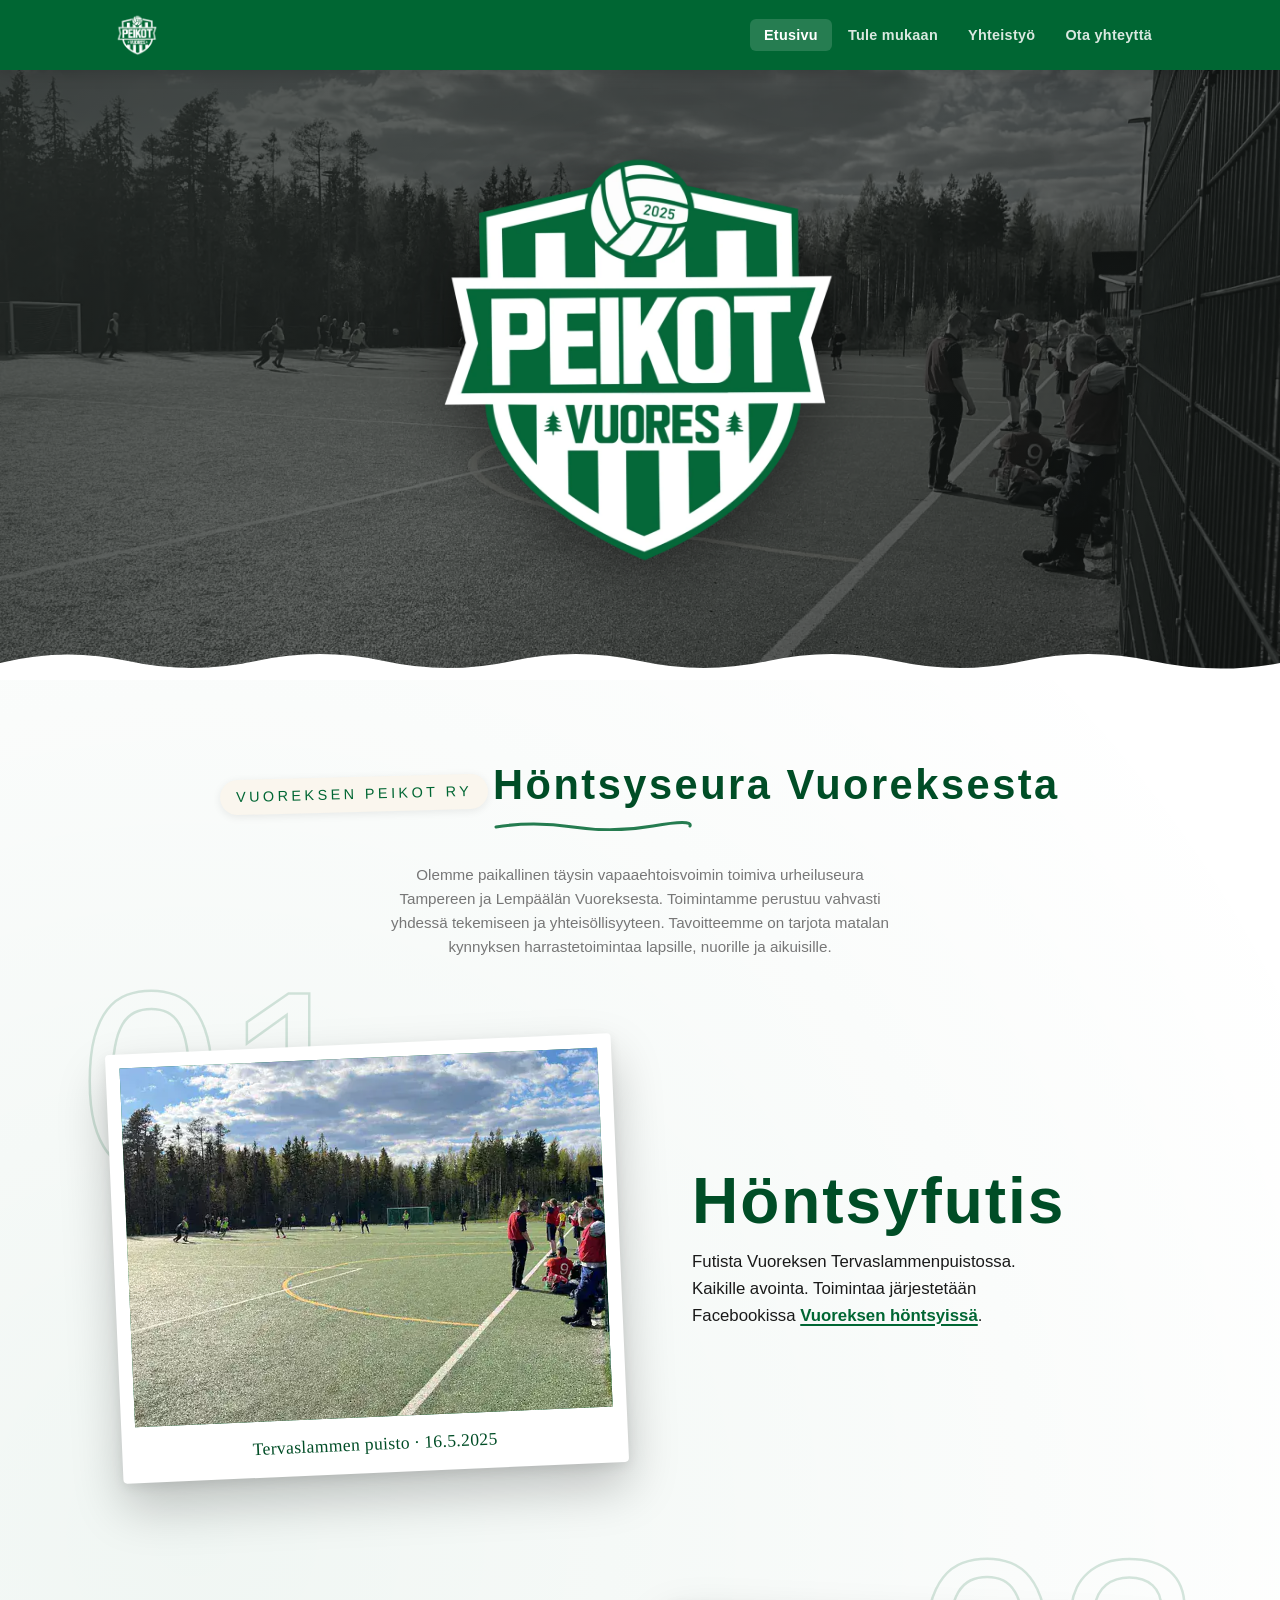
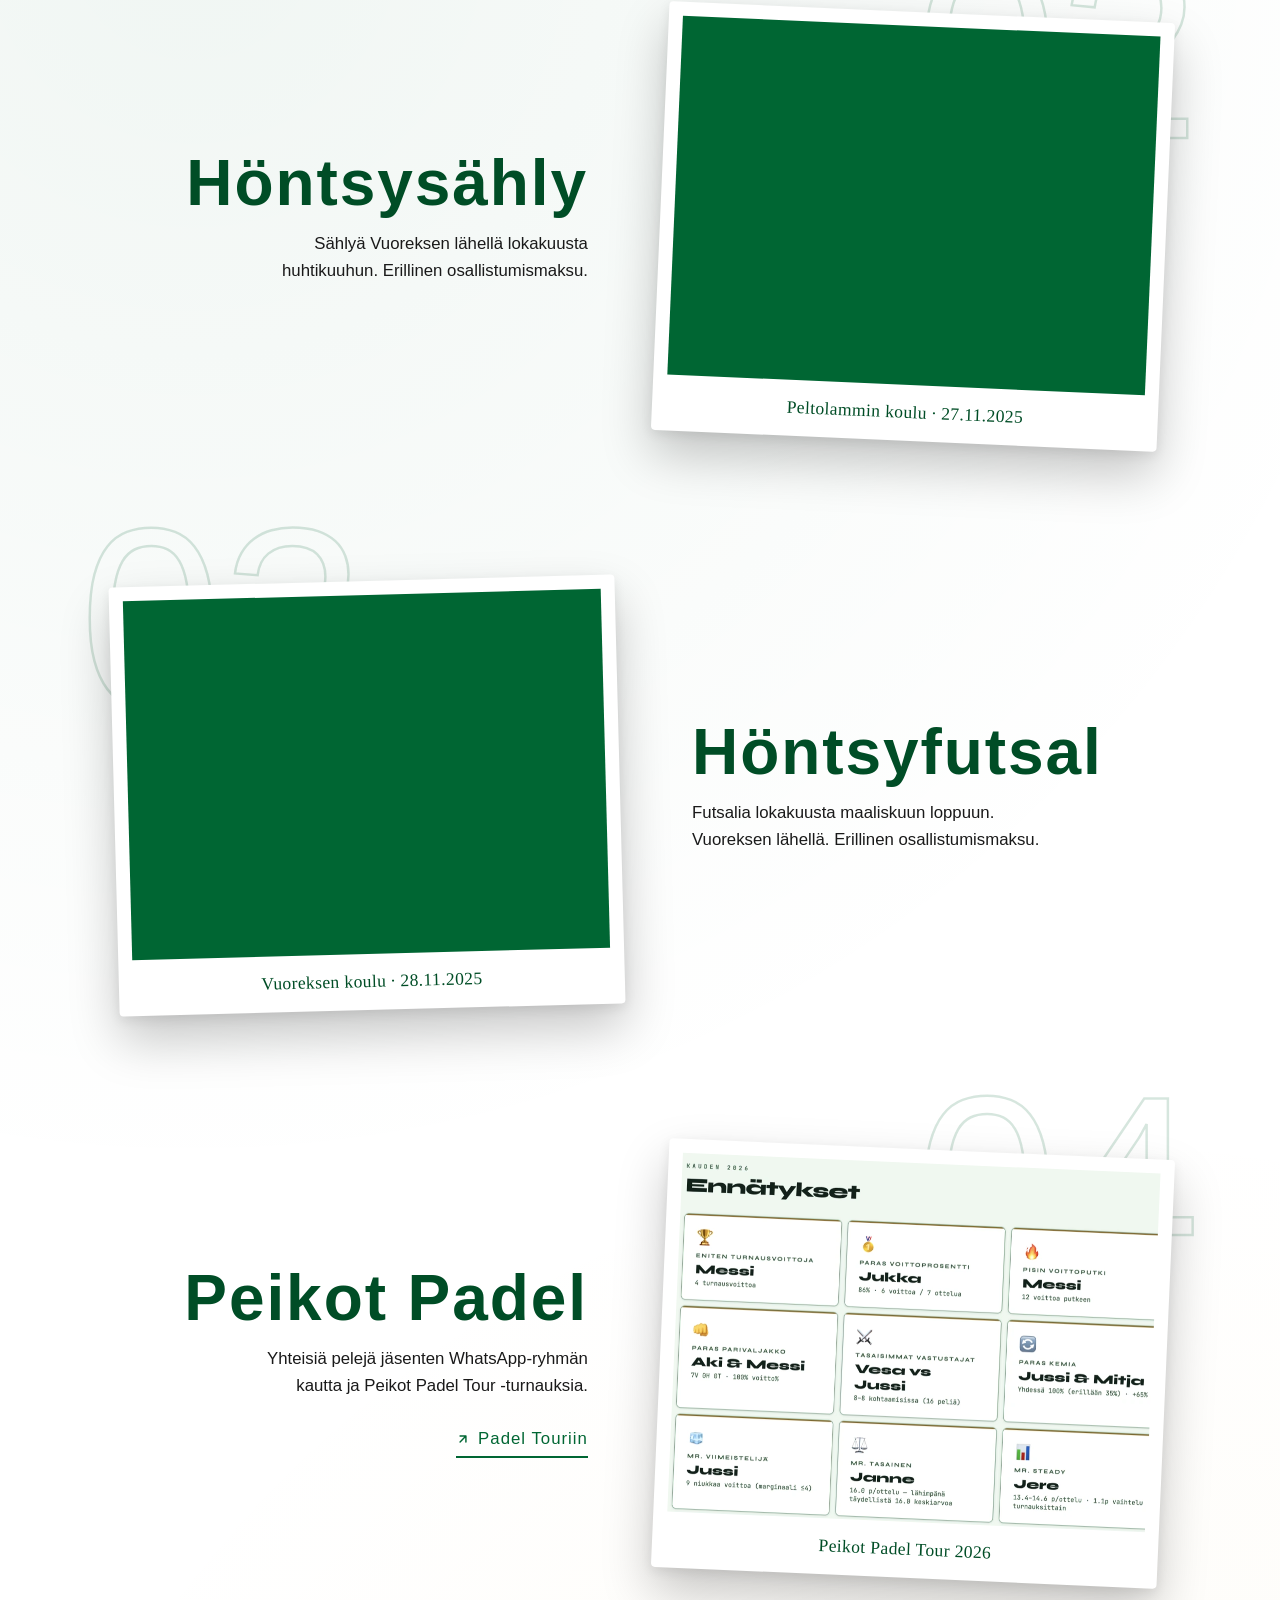
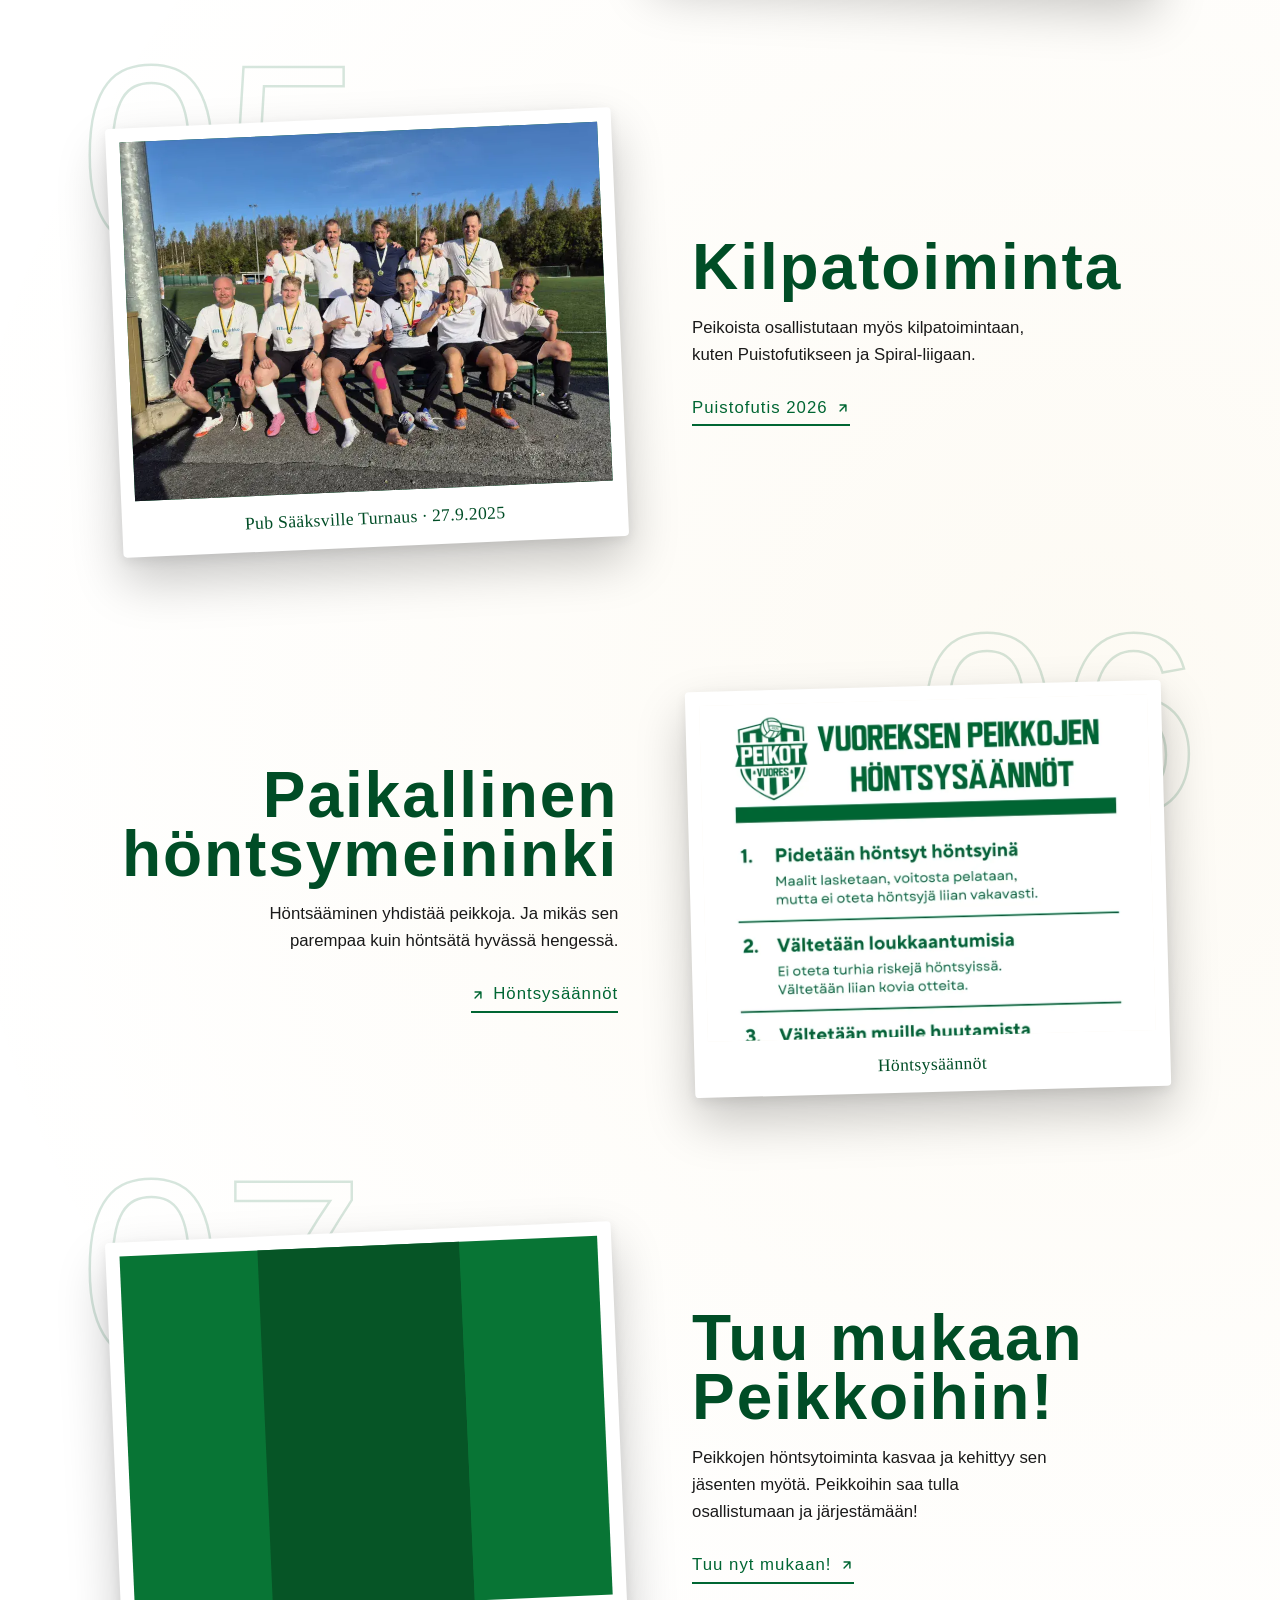
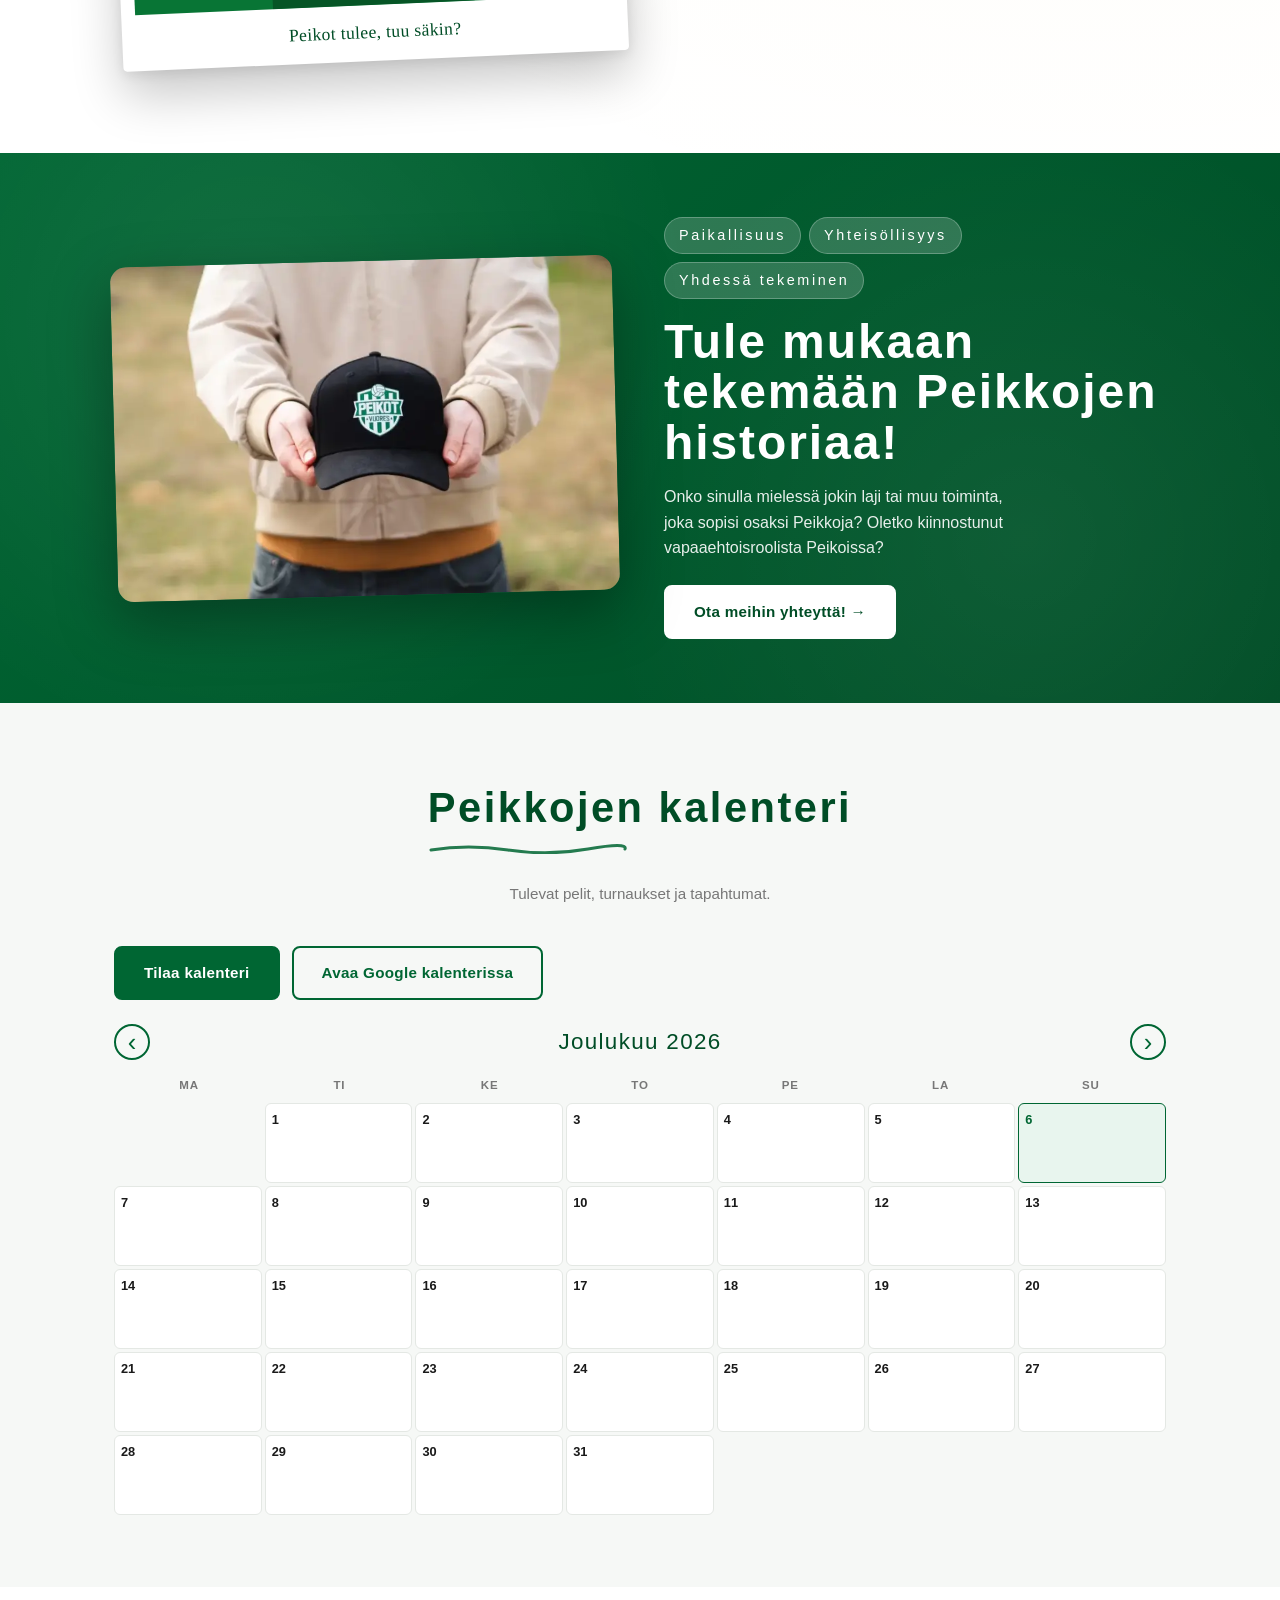
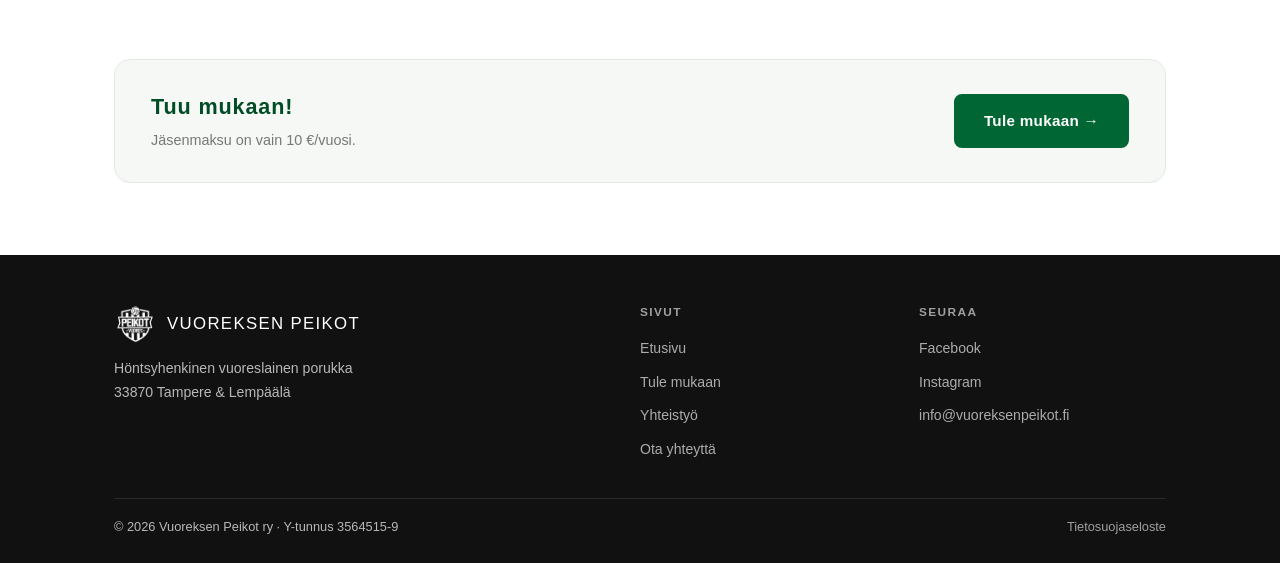
==== commit c7937df1: "Vaihda lippis-promo tule mukaan -banneriksi" ====
--- a/index.html
+++ b/index.html
@@ -62,7 +62,7 @@
       <div class="section-header" style="text-align:center; margin-bottom: 64px;">
         <span class="section-kicker">Vuoreksen Peikot ry</span>
         <h2 class="section-title" style="display:inline-block;">Höntsyseura Vuoreksesta</h2>
-        <p class="section-subtitle" style="margin: 18px auto 0; text-align:center;">Olemme paikallinen urheiluseura Tampereen ja Lempäälän Vuoreksesta. Meillä höntsätään ympäri vuoden, saunotaan ja kokeillaan uusia lajeja. Peikkojen höntsyissä on reilu meininki, eikä niitä oteta liian tosissaan.</p>
+        <p class="section-subtitle" style="margin: 18px auto 0; text-align:center;">Olemme paikallinen täysin vapaaehtoisvoimin toimiva urheiluseura Tampereen ja Lempäälän Vuoreksesta. Toimintamme perustuu vahvasti yhdessä tekemiseen ja yhteisöllisyyteen. Tavoitteemme on tarjota matalan kynnyksen harrastetoimintaa lapsille, nuorille ja aikuisille.</p>
       </div>
 
       <div class="activity-stack">
@@ -170,20 +170,23 @@
     </div>
   </section>
 
-  <!-- LIPPIS-PROMO -->
-  <section class="lippis-promo">
-    <span class="lippis-stamp" aria-hidden="true">Rajoitettu erä</span>
-    <div class="container lippis-promo-inner">
-      <a href="https://forms.gle/rywAhLNDSRMH4BDd9" target="_blank" rel="noopener" class="lippis-promo-media" aria-label="Varaa Peikkojen lippis tilauslomakkeella">
-        <img src="img/lippis.webp" alt="Peikot Vuores -lippis kädessä" class="lippis-slide is-active" width="800" height="534">
-        <img src="img/lippis-2.webp" alt="Peikot Vuores -lippis päässä" class="lippis-slide" loading="lazy" width="800" height="534">
+  <!-- TULE MUKAAN -->
+  <section class="promo-banner">
+    <div class="container promo-banner-inner">
+      <a href="ota-yhteytta.html" class="promo-banner-media" aria-label="Ota yhteyttä Peikkoihin">
+        <img src="img/lippis.webp" alt="Peikot Vuores -lippis kädessä" class="promo-banner-slide is-active" width="800" height="534">
+        <img src="img/tule-mukaan.webp" alt="Peikkojen jäsen tapahtumassa" class="promo-banner-slide" loading="lazy" width="1600" height="1200">
       </a>
-      <div class="lippis-promo-text">
-        <span class="lippis-promo-kicker">Uutuus · 2026</span>
-        <h2>Peikkojen virallinen lippis on täällä</h2>
-        <p>Mustavalkoinen snapback Peikkojen logolla. Rajoitettu erä! Varaa omasi tilauslomakkeella:</p>
-        <a href="https://forms.gle/rywAhLNDSRMH4BDd9" target="_blank" rel="noopener" class="btn btn-primary">
-          Varaa omasi →
+      <div class="promo-banner-text">
+        <span class="promo-banner-kickers">
+          <span class="promo-banner-kicker">Paikallisuus</span>
+          <span class="promo-banner-kicker">Yhteisöllisyys</span>
+          <span class="promo-banner-kicker">Yhdessä tekeminen</span>
+        </span>
+        <h2>Tule mukaan tekemään Peikkojen historiaa!</h2>
+        <p>Onko sinulla mielessä jokin laji tai muu toiminta, joka sopisi osaksi Peikkoja? Oletko kiinnostunut vapaaehtoisroolista Peikoissa?</p>
+        <a href="ota-yhteytta.html" class="btn btn-primary">
+          Ota meihin yhteyttä! →
         </a>
       </div>
     </div>
--- a/css/style.css
+++ b/css/style.css
@@ -206,20 +206,62 @@
    PAGE HERO (alasivut)
 ===================================================== */
 .page-hero {
-  background: var(--green); color: var(--white);
-  padding: 52px 0 72px; position: relative; overflow: hidden;
+  position: relative; isolation: isolate; overflow: hidden;
+  background: linear-gradient(135deg, var(--green) 0%, var(--green-dark) 60%, #003b1d 100%);
+  color: var(--white);
+  padding: 76px 0 96px;
+}
+.page-hero::before {
+  content: ''; position: absolute; inset: 0; z-index: -1;
+  background:
+    radial-gradient(ellipse 700px 320px at 88% 12%, rgba(255,255,255,.12), transparent 65%),
+    radial-gradient(ellipse 520px 380px at 8% 92%, rgba(255,255,255,.07), transparent 70%);
 }
 .page-hero::after {
-  content: ''; position: absolute; bottom: -1px; left: 0; right: 0; height: 48px;
-  background: var(--off-white); clip-path: polygon(0 100%, 100% 0, 100% 100%);
+  content: ''; position: absolute; left: 0; right: 0; bottom: -1px; height: 46px;
+  background: var(--off-white);
+  -webkit-mask-image: url("data:image/svg+xml;utf8,<svg xmlns='http://www.w3.org/2000/svg' viewBox='0 0 1200 46' preserveAspectRatio='none'><path d='M0 46 L0 28 Q200 0 400 22 T800 22 T1200 28 L1200 46 Z' fill='black'/></svg>");
+  mask-image: url("data:image/svg+xml;utf8,<svg xmlns='http://www.w3.org/2000/svg' viewBox='0 0 1200 46' preserveAspectRatio='none'><path d='M0 46 L0 28 Q200 0 400 22 T800 22 T1200 28 L1200 46 Z' fill='black'/></svg>");
+  -webkit-mask-size: 100% 100%; mask-size: 100% 100%;
+  -webkit-mask-repeat: no-repeat; mask-repeat: no-repeat;
 }
 .page-hero-bg {
   position: absolute; inset: 0;
-  background-image: repeating-linear-gradient(-45deg, transparent, transparent 40px, rgba(255,255,255,.03) 40px, rgba(255,255,255,.03) 80px);
-}
-.page-hero-content { position: relative; z-index: 1; }
-.page-hero h1 { font-family: var(--font-display); font-size: clamp(2.2rem, 5vw, 3.4rem); letter-spacing: .06em; margin-bottom: 10px; }
-.page-hero p { font-size: 1rem; opacity: .88; max-width: 500px; }
+  background-image: repeating-linear-gradient(-45deg, transparent 0 60px, rgba(255,255,255,.03) 60px 61px);
+}
+.page-hero-content { position: relative; z-index: 1; max-width: 720px; }
+.page-hero-badge {
+  display: inline-flex; align-items: center; gap: 10px;
+  background: var(--white); color: var(--green-dark);
+  font-size: .72rem; font-weight: 700; letter-spacing: .16em; text-transform: uppercase;
+  padding: 7px 16px; border-radius: 999px;
+  transform: rotate(-2deg);
+  box-shadow: 0 5px 16px rgba(0,0,0,.22);
+  margin-bottom: 22px;
+}
+.page-hero-badge::before {
+  content: ''; width: 8px; height: 8px; border-radius: 50%;
+  background: var(--green); box-shadow: 0 0 0 4px rgba(0,102,51,.22);
+}
+.page-hero h1 {
+  font-family: var(--font-display);
+  font-size: clamp(2.4rem, 6vw, 4.2rem);
+  letter-spacing: .06em; line-height: 1.05;
+  margin: 0 0 14px;
+  text-shadow: 0 2px 16px rgba(0,0,0,.35);
+}
+.page-hero h1::after {
+  content: ''; display: block;
+  width: clamp(120px, 22vw, 200px); height: 12px; margin-top: 10px;
+  background: url("data:image/svg+xml;utf8,<svg xmlns='http://www.w3.org/2000/svg' viewBox='0 0 220 12' fill='none' stroke='white' stroke-width='3' stroke-linecap='round'><path d='M3 7 Q40 -1 80 6 T160 6 T217 5'/></svg>") left center / contain no-repeat;
+  opacity: .9;
+}
+.page-hero p {
+  font-size: clamp(1rem, 1.3vw, 1.1rem);
+  line-height: 1.65;
+  opacity: .95; max-width: 560px;
+  text-shadow: 0 1px 6px rgba(0,0,0,.3);
+}
 
 /* =====================================================
    SECTIONS
@@ -651,11 +693,10 @@
 ===================================================== */
 .payment-box {
   position: relative;
-  background: var(--cream); border-radius: var(--radius-lg);
+  background: var(--white); border-radius: var(--radius-lg);
   padding: 32px 32px 36px;
   border: 2px solid var(--green-dark);
   box-shadow: 6px 6px 0 var(--green-dark);
-  margin-top: 36px; margin-bottom: 40px;
 }
 .payment-box h3 {
   font-family: var(--font-display); font-size: 1.7rem;
@@ -705,7 +746,7 @@
 
 .payment-col-label {
   display: inline-block; align-self: flex-start;
-  background: var(--green-dark); color: var(--cream);
+  background: var(--green-dark); color: var(--white);
   font-family: var(--font-display); font-size: .95rem;
   letter-spacing: .12em; text-transform: uppercase;
   padding: 4px 12px; border-radius: 999px;
@@ -746,7 +787,7 @@
 }
 
 @media (max-width: 520px) {
-  .payment-box { padding: 22px 18px 26px; box-shadow: 4px 4px 0 var(--green-dark); margin-top: 28px; }
+  .payment-box { padding: 22px 18px 26px; box-shadow: 4px 4px 0 var(--green-dark); }
   .payment-box h3 { font-size: 1.4rem; }
   .payment-facts { padding: 2px 14px; }
   .payment-col { padding: 18px 18px 22px; }
@@ -837,16 +878,16 @@
 .social-link:hover { background: var(--green-dark); transform: translateY(-2px); }
 
 /* =====================================================
-   LIPPIS-PROMO
-===================================================== */
-.lippis-promo {
+   PROMO-BANNER
+===================================================== */
+.promo-banner {
   background: linear-gradient(135deg, var(--green) 0%, var(--green-dark) 100%);
   color: var(--white);
   padding: 64px 0;
   overflow: hidden;
   position: relative;
 }
-.lippis-promo::before {
+.promo-banner::before {
   content: "";
   position: absolute; inset: 0;
   background:
@@ -854,14 +895,14 @@
     radial-gradient(circle at 80% 70%, rgba(255,255,255,.06) 0%, transparent 40%);
   pointer-events: none;
 }
-.lippis-promo-inner {
+.promo-banner-inner {
   display: grid;
   grid-template-columns: 1fr 1fr;
   align-items: center;
   gap: 48px;
   position: relative;
 }
-.lippis-promo-media {
+.promo-banner-media {
   display: block;
   width: 100%;
   border-radius: var(--radius-lg);
@@ -872,11 +913,11 @@
   position: relative;
   aspect-ratio: 1600 / 1067;
 }
-.lippis-promo-media:hover {
+.promo-banner-media:hover {
   transform: rotate(0deg) translateY(-4px);
   box-shadow: 0 28px 70px rgba(0,0,0,.45);
 }
-.lippis-slide {
+.promo-banner-slide {
   position: absolute;
   inset: 0;
   width: 100%;
@@ -885,11 +926,17 @@
   opacity: 0;
   transition: opacity 1s ease-in-out;
 }
-.lippis-slide.is-active { opacity: 1; }
+.promo-banner-slide.is-active { opacity: 1; }
 @media (prefers-reduced-motion: reduce) {
-  .lippis-slide { transition: none; }
-}
-.lippis-promo-kicker {
+  .promo-banner-slide { transition: none; }
+}
+.promo-banner-kickers {
+  display: flex;
+  flex-wrap: wrap;
+  gap: 8px;
+  margin-bottom: 18px;
+}
+.promo-banner-kicker {
   display: inline-block;
   font-family: var(--font-display);
   font-size: .9rem;
@@ -897,10 +944,9 @@
   background: rgba(255,255,255,.18);
   padding: 6px 14px;
   border-radius: 999px;
-  margin-bottom: 18px;
   border: 1px solid rgba(255,255,255,.25);
 }
-.lippis-promo-text h2 {
+.promo-banner-text h2 {
   font-family: var(--font-display);
   font-size: clamp(2rem, 5vw, 3rem);
   line-height: 1.05;
@@ -908,7 +954,7 @@
   margin-bottom: 16px;
   transition: transform var(--transition);
 }
-.lippis-promo-text:hover h2 {
+.promo-banner-text:hover h2 {
   animation: wiggle .5s ease-in-out;
 }
 @keyframes wiggle {
@@ -917,42 +963,21 @@
   75%      { transform: rotate(2deg); }
 }
 @media (prefers-reduced-motion: reduce) {
-  .lippis-promo-text:hover h2 { animation: none; }
-}
-
-/* "Rajoitettu erä" -leima */
-.lippis-stamp {
-  position: absolute;
-  top: 18px; right: 20px;
-  background: var(--accent-warm);
-  color: var(--ink);
-  font-family: var(--font-display);
-  font-size: .85rem;
-  letter-spacing: .12em;
-  padding: 8px 14px;
-  border-radius: 4px;
-  transform: rotate(-8deg);
-  box-shadow: 0 4px 14px rgba(0,0,0,.25);
-  z-index: 2;
-  border: 2px solid var(--ink);
-  text-transform: uppercase;
-  pointer-events: none;
-}
-@media (max-width: 600px) {
-  .lippis-stamp { top: 12px; right: 12px; font-size: .7rem; padding: 6px 10px; }
-}
-.lippis-promo-text p {
+  .promo-banner-text:hover h2 { animation: none; }
+}
+
+.promo-banner-text p {
   font-size: 1rem;
   opacity: .9;
   margin-bottom: 24px;
   max-width: 40ch;
 }
-.lippis-promo-text .btn-primary {
+.promo-banner-text .btn-primary {
   background: var(--white);
   color: var(--green-dark);
   border-color: var(--white);
 }
-.lippis-promo-text .btn-primary:hover {
+.promo-banner-text .btn-primary:hover {
   background: var(--off-white);
   border-color: var(--off-white);
   color: var(--green-dark);
@@ -960,14 +985,15 @@
 }
 
 @media (max-width: 768px) {
-  .lippis-promo { padding: 48px 0; }
-  .lippis-promo-inner {
+  .promo-banner { padding: 48px 0; }
+  .promo-banner-inner {
     grid-template-columns: 1fr;
     gap: 28px;
     text-align: center;
   }
-  .lippis-promo-text p { margin-left: auto; margin-right: auto; }
-  .lippis-promo-media { transform: rotate(-1deg); max-width: 420px; margin: 0 auto; }
+  .promo-banner-text p { margin-left: auto; margin-right: auto; }
+  .promo-banner-kickers { justify-content: center; }
+  .promo-banner-media { transform: rotate(-1deg); max-width: 420px; margin: 0 auto; }
 }
 
 /* =====================================================
@@ -1227,54 +1253,82 @@
 /* =====================================================
    ILMOITTAUTUMINEN (osana liity-lomaketta)
 ===================================================== */
-.ilmo-kategoriat { display: grid; gap: 16px; grid-template-columns: 1fr; margin: 16px 0 8px; }
-@media (min-width: 768px) { .ilmo-kategoriat { grid-template-columns: repeat(2, 1fr); } }
+.ilmo-kategoriat { display: grid; gap: 14px; grid-template-columns: 1fr; margin: 18px 0 8px; }
+@media (min-width: 680px) { .ilmo-kategoriat { grid-template-columns: repeat(2, 1fr); } }
+.ilmo-kategoriat:has(> .ilmo-card:only-child) { grid-template-columns: 1fr; }
 
 .ilmo-card {
   position: relative;
-  border: 2px solid var(--gray-light);
-  border-radius: var(--radius-lg);
-  padding: 20px;
+  background: var(--white);
+  border: 1.5px solid var(--green-pale);
+  border-radius: 14px;
+  padding: 18px 20px 16px;
   cursor: pointer;
-  transition: all var(--transition);
-  background: var(--white);
-}
-.ilmo-card:hover { border-color: var(--green-dark); transform: translateY(-2px); box-shadow: 0 8px 20px rgba(0,77,38,.15); }
-.ilmo-card.selected { border-color: var(--green-dark); background: var(--green-pale); box-shadow: 4px 4px 0 var(--green-dark); transform: translateY(-2px); }
-.ilmo-card.taynna { cursor: default; border-color: var(--gray-light); background: #fafafa; }
-.ilmo-card.taynna:hover { box-shadow: none; border-color: var(--gray-light); }
+  transition: transform var(--transition), box-shadow var(--transition), border-color var(--transition), background var(--transition);
+  overflow: hidden;
+}
+.ilmo-card::before {
+  content: ''; position: absolute; left: 0; top: 0; bottom: 0; width: 4px;
+  background: var(--green); opacity: 0; transition: opacity var(--transition);
+}
+.ilmo-card:hover { border-color: var(--green); transform: translateY(-3px); box-shadow: 0 10px 24px rgba(0,77,38,.12); }
+.ilmo-card:hover::before { opacity: 1; }
+.ilmo-card.selected { border-color: var(--green-dark); background: var(--green-pale); box-shadow: 4px 4px 0 var(--green-dark); transform: translateY(-3px); }
+.ilmo-card.selected::before { opacity: 1; background: var(--green-dark); }
+.ilmo-card.taynna { cursor: not-allowed; border-color: var(--gray-light); background: #fafafa; opacity: .72; }
+.ilmo-card.taynna:hover { transform: none; box-shadow: none; border-color: var(--gray-light); }
+.ilmo-card.taynna::before { display: none; }
 .ilmo-card.taynna .ilmo-card-nimi { color: var(--gray); }
 .ilmo-card.taynna .ilmo-card-check { display: none; }
 
 .ilmo-badge-taynna {
-  display: inline-block; background: #c5221f; color: var(--white);
-  font-size: .75rem; font-weight: 700; padding: 2px 10px;
-  border-radius: 12px; letter-spacing: .03em;
-}
-
-.ilmo-card-header { display: flex; justify-content: space-between; align-items: center; margin-bottom: 4px; padding-right: 32px; }
-.ilmo-card-nimi { font-family: var(--font-display); font-size: 1.3rem; letter-spacing: .04em; color: var(--green-dark); }
-.ilmo-card-hinta { font-size: .9rem; font-weight: 700; color: var(--text); }
-.ilmo-card-info { font-size: .82rem; color: var(--gray); margin-bottom: 10px; line-height: 1.4; }
+  display: inline-flex; align-items: center;
+  background: var(--gray); color: var(--white);
+  font-size: .7rem; font-weight: 700; padding: 3px 10px;
+  border-radius: 999px; letter-spacing: .08em; text-transform: uppercase;
+}
+
+.ilmo-card-header { display: flex; justify-content: space-between; align-items: center; gap: 10px; margin-bottom: 6px; padding-right: 36px; }
+.ilmo-card-nimi { font-family: var(--font-display); font-size: 1.4rem; letter-spacing: .05em; color: var(--green-dark); text-transform: uppercase; line-height: 1.1; }
+.ilmo-card-hinta {
+  flex: none;
+  background: var(--green-pale); color: var(--green-dark);
+  font-size: .82rem; font-weight: 700;
+  padding: 4px 12px; border-radius: 999px;
+  letter-spacing: .02em; border: 1px solid var(--green);
+}
+.ilmo-card-info { font-size: .85rem; color: var(--text); opacity: .78; margin: 6px 0 10px; line-height: 1.5; }
 
 .ilmo-card-check {
-  position: absolute; top: 14px; right: 14px;
-  width: 24px; height: 24px; border: 2px solid var(--gray-light);
-  border-radius: 50%; transition: all var(--transition);
+  position: absolute; top: 16px; right: 16px;
+  width: 26px; height: 26px;
+  background: var(--white);
+  border: 2px solid var(--gray-light);
+  border-radius: 50%;
+  transition: all var(--transition);
   display: flex; align-items: center; justify-content: center;
 }
+.ilmo-card:hover .ilmo-card-check { border-color: var(--green); }
 .ilmo-card.selected .ilmo-card-check {
   background: var(--green); border-color: var(--green);
+  box-shadow: 0 4px 12px rgba(0,102,51,.3);
 }
 .ilmo-card.selected .ilmo-card-check::after {
-  content: '\2713'; color: var(--white); font-size: 14px; font-weight: 700;
-}
-
-.ilmo-palkki { height: 8px; border-radius: 4px; background: #a8dbb0; overflow: hidden; margin-top: 8px; }
-.ilmo-palkki-taytto { height: 100%; border-radius: 4px; background: #c5221f; transition: width .4s ease; }
-
-.ilmo-paikat { font-size: .82rem; color: var(--gray); margin-top: 6px; }
-.ilmo-paikat-taynna { color: #c5221f; font-weight: 700; }
+  content: '\2713'; color: var(--white); font-size: 15px; font-weight: 700; line-height: 1;
+}
+
+.ilmo-palkki { position: relative; height: 6px; border-radius: 999px; background: var(--green-pale); margin-top: 10px; }
+.ilmo-palkki-taytto { height: 100%; border-radius: 999px; background: linear-gradient(90deg, var(--green) 0%, var(--green-light) 100%); transition: width .5s ease; }
+.ilmo-card.taynna .ilmo-palkki-taytto { background: var(--gray); }
+.ilmo-palkki-min { position: absolute; top: -3px; bottom: -3px; width: 2px; background: var(--green-dark); border-radius: 1px; transform: translateX(-1px); }
+.ilmo-palkki-min::after { content: ''; position: absolute; left: 50%; top: -3px; transform: translateX(-50%); width: 6px; height: 6px; border-radius: 50%; background: var(--green-dark); }
+
+.ilmo-paikat { font-size: .78rem; color: var(--gray); margin-top: 8px; font-weight: 600; }
+.ilmo-paikat-taynna { display: inline-block; background: var(--gray); color: var(--white); padding: 2px 10px; border-radius: 999px; font-size: .72rem; letter-spacing: .04em; }
+
+.ilmo-min-status { display: inline-block; margin-top: 6px; padding: 3px 10px; border-radius: 999px; font-size: .72rem; font-weight: 700; letter-spacing: .02em; }
+.ilmo-min-status--vajaa { background: var(--white); color: var(--green-dark); border: 1px dashed var(--green); }
+.ilmo-min-status--ok { background: var(--green-pale); color: var(--green-dark); border: 1px solid var(--green); }
 
 .ilmo-lataus { text-align: center; padding: 24px 0; color: var(--gray); }
 
--- a/css/style.css
+++ b/css/style.css
@@ -206,20 +206,62 @@
    PAGE HERO (alasivut)
 ===================================================== */
 .page-hero {
-  background: var(--green); color: var(--white);
-  padding: 52px 0 72px; position: relative; overflow: hidden;
+  position: relative; isolation: isolate; overflow: hidden;
+  background: linear-gradient(135deg, var(--green) 0%, var(--green-dark) 60%, #003b1d 100%);
+  color: var(--white);
+  padding: 76px 0 96px;
+}
+.page-hero::before {
+  content: ''; position: absolute; inset: 0; z-index: -1;
+  background:
+    radial-gradient(ellipse 700px 320px at 88% 12%, rgba(255,255,255,.12), transparent 65%),
+    radial-gradient(ellipse 520px 380px at 8% 92%, rgba(255,255,255,.07), transparent 70%);
 }
 .page-hero::after {
-  content: ''; position: absolute; bottom: -1px; left: 0; right: 0; height: 48px;
-  background: var(--off-white); clip-path: polygon(0 100%, 100% 0, 100% 100%);
+  content: ''; position: absolute; left: 0; right: 0; bottom: -1px; height: 46px;
+  background: var(--off-white);
+  -webkit-mask-image: url("data:image/svg+xml;utf8,<svg xmlns='http://www.w3.org/2000/svg' viewBox='0 0 1200 46' preserveAspectRatio='none'><path d='M0 46 L0 28 Q200 0 400 22 T800 22 T1200 28 L1200 46 Z' fill='black'/></svg>");
+  mask-image: url("data:image/svg+xml;utf8,<svg xmlns='http://www.w3.org/2000/svg' viewBox='0 0 1200 46' preserveAspectRatio='none'><path d='M0 46 L0 28 Q200 0 400 22 T800 22 T1200 28 L1200 46 Z' fill='black'/></svg>");
+  -webkit-mask-size: 100% 100%; mask-size: 100% 100%;
+  -webkit-mask-repeat: no-repeat; mask-repeat: no-repeat;
 }
 .page-hero-bg {
   position: absolute; inset: 0;
-  background-image: repeating-linear-gradient(-45deg, transparent, transparent 40px, rgba(255,255,255,.03) 40px, rgba(255,255,255,.03) 80px);
-}
-.page-hero-content { position: relative; z-index: 1; }
-.page-hero h1 { font-family: var(--font-display); font-size: clamp(2.2rem, 5vw, 3.4rem); letter-spacing: .06em; margin-bottom: 10px; }
-.page-hero p { font-size: 1rem; opacity: .88; max-width: 500px; }
+  background-image: repeating-linear-gradient(-45deg, transparent 0 60px, rgba(255,255,255,.03) 60px 61px);
+}
+.page-hero-content { position: relative; z-index: 1; max-width: 720px; }
+.page-hero-badge {
+  display: inline-flex; align-items: center; gap: 10px;
+  background: var(--white); color: var(--green-dark);
+  font-size: .72rem; font-weight: 700; letter-spacing: .16em; text-transform: uppercase;
+  padding: 7px 16px; border-radius: 999px;
+  transform: rotate(-2deg);
+  box-shadow: 0 5px 16px rgba(0,0,0,.22);
+  margin-bottom: 22px;
+}
+.page-hero-badge::before {
+  content: ''; width: 8px; height: 8px; border-radius: 50%;
+  background: var(--green); box-shadow: 0 0 0 4px rgba(0,102,51,.22);
+}
+.page-hero h1 {
+  font-family: var(--font-display);
+  font-size: clamp(2.4rem, 6vw, 4.2rem);
+  letter-spacing: .06em; line-height: 1.05;
+  margin: 0 0 14px;
+  text-shadow: 0 2px 16px rgba(0,0,0,.35);
+}
+.page-hero h1::after {
+  content: ''; display: block;
+  width: clamp(120px, 22vw, 200px); height: 12px; margin-top: 10px;
+  background: url("data:image/svg+xml;utf8,<svg xmlns='http://www.w3.org/2000/svg' viewBox='0 0 220 12' fill='none' stroke='white' stroke-width='3' stroke-linecap='round'><path d='M3 7 Q40 -1 80 6 T160 6 T217 5'/></svg>") left center / contain no-repeat;
+  opacity: .9;
+}
+.page-hero p {
+  font-size: clamp(1rem, 1.3vw, 1.1rem);
+  line-height: 1.65;
+  opacity: .95; max-width: 560px;
+  text-shadow: 0 1px 6px rgba(0,0,0,.3);
+}
 
 /* =====================================================
    SECTIONS
@@ -651,11 +693,10 @@
 ===================================================== */
 .payment-box {
   position: relative;
-  background: var(--cream); border-radius: var(--radius-lg);
+  background: var(--white); border-radius: var(--radius-lg);
   padding: 32px 32px 36px;
   border: 2px solid var(--green-dark);
   box-shadow: 6px 6px 0 var(--green-dark);
-  margin-top: 36px; margin-bottom: 40px;
 }
 .payment-box h3 {
   font-family: var(--font-display); font-size: 1.7rem;
@@ -705,7 +746,7 @@
 
 .payment-col-label {
   display: inline-block; align-self: flex-start;
-  background: var(--green-dark); color: var(--cream);
+  background: var(--green-dark); color: var(--white);
   font-family: var(--font-display); font-size: .95rem;
   letter-spacing: .12em; text-transform: uppercase;
   padding: 4px 12px; border-radius: 999px;
@@ -746,7 +787,7 @@
 }
 
 @media (max-width: 520px) {
-  .payment-box { padding: 22px 18px 26px; box-shadow: 4px 4px 0 var(--green-dark); margin-top: 28px; }
+  .payment-box { padding: 22px 18px 26px; box-shadow: 4px 4px 0 var(--green-dark); }
   .payment-box h3 { font-size: 1.4rem; }
   .payment-facts { padding: 2px 14px; }
   .payment-col { padding: 18px 18px 22px; }
@@ -837,16 +878,16 @@
 .social-link:hover { background: var(--green-dark); transform: translateY(-2px); }
 
 /* =====================================================
-   LIPPIS-PROMO
-===================================================== */
-.lippis-promo {
+   PROMO-BANNER
+===================================================== */
+.promo-banner {
   background: linear-gradient(135deg, var(--green) 0%, var(--green-dark) 100%);
   color: var(--white);
   padding: 64px 0;
   overflow: hidden;
   position: relative;
 }
-.lippis-promo::before {
+.promo-banner::before {
   content: "";
   position: absolute; inset: 0;
   background:
@@ -854,14 +895,14 @@
     radial-gradient(circle at 80% 70%, rgba(255,255,255,.06) 0%, transparent 40%);
   pointer-events: none;
 }
-.lippis-promo-inner {
+.promo-banner-inner {
   display: grid;
   grid-template-columns: 1fr 1fr;
   align-items: center;
   gap: 48px;
   position: relative;
 }
-.lippis-promo-media {
+.promo-banner-media {
   display: block;
   width: 100%;
   border-radius: var(--radius-lg);
@@ -872,11 +913,11 @@
   position: relative;
   aspect-ratio: 1600 / 1067;
 }
-.lippis-promo-media:hover {
+.promo-banner-media:hover {
   transform: rotate(0deg) translateY(-4px);
   box-shadow: 0 28px 70px rgba(0,0,0,.45);
 }
-.lippis-slide {
+.promo-banner-slide {
   position: absolute;
   inset: 0;
   width: 100%;
@@ -885,11 +926,17 @@
   opacity: 0;
   transition: opacity 1s ease-in-out;
 }
-.lippis-slide.is-active { opacity: 1; }
+.promo-banner-slide.is-active { opacity: 1; }
 @media (prefers-reduced-motion: reduce) {
-  .lippis-slide { transition: none; }
-}
-.lippis-promo-kicker {
+  .promo-banner-slide { transition: none; }
+}
+.promo-banner-kickers {
+  display: flex;
+  flex-wrap: wrap;
+  gap: 8px;
+  margin-bottom: 18px;
+}
+.promo-banner-kicker {
   display: inline-block;
   font-family: var(--font-display);
   font-size: .9rem;
@@ -897,10 +944,9 @@
   background: rgba(255,255,255,.18);
   padding: 6px 14px;
   border-radius: 999px;
-  margin-bottom: 18px;
   border: 1px solid rgba(255,255,255,.25);
 }
-.lippis-promo-text h2 {
+.promo-banner-text h2 {
   font-family: var(--font-display);
   font-size: clamp(2rem, 5vw, 3rem);
   line-height: 1.05;
@@ -908,7 +954,7 @@
   margin-bottom: 16px;
   transition: transform var(--transition);
 }
-.lippis-promo-text:hover h2 {
+.promo-banner-text:hover h2 {
   animation: wiggle .5s ease-in-out;
 }
 @keyframes wiggle {
@@ -917,42 +963,21 @@
   75%      { transform: rotate(2deg); }
 }
 @media (prefers-reduced-motion: reduce) {
-  .lippis-promo-text:hover h2 { animation: none; }
-}
-
-/* "Rajoitettu erä" -leima */
-.lippis-stamp {
-  position: absolute;
-  top: 18px; right: 20px;
-  background: var(--accent-warm);
-  color: var(--ink);
-  font-family: var(--font-display);
-  font-size: .85rem;
-  letter-spacing: .12em;
-  padding: 8px 14px;
-  border-radius: 4px;
-  transform: rotate(-8deg);
-  box-shadow: 0 4px 14px rgba(0,0,0,.25);
-  z-index: 2;
-  border: 2px solid var(--ink);
-  text-transform: uppercase;
-  pointer-events: none;
-}
-@media (max-width: 600px) {
-  .lippis-stamp { top: 12px; right: 12px; font-size: .7rem; padding: 6px 10px; }
-}
-.lippis-promo-text p {
+  .promo-banner-text:hover h2 { animation: none; }
+}
+
+.promo-banner-text p {
   font-size: 1rem;
   opacity: .9;
   margin-bottom: 24px;
   max-width: 40ch;
 }
-.lippis-promo-text .btn-primary {
+.promo-banner-text .btn-primary {
   background: var(--white);
   color: var(--green-dark);
   border-color: var(--white);
 }
-.lippis-promo-text .btn-primary:hover {
+.promo-banner-text .btn-primary:hover {
   background: var(--off-white);
   border-color: var(--off-white);
   color: var(--green-dark);
@@ -960,14 +985,15 @@
 }
 
 @media (max-width: 768px) {
-  .lippis-promo { padding: 48px 0; }
-  .lippis-promo-inner {
+  .promo-banner { padding: 48px 0; }
+  .promo-banner-inner {
     grid-template-columns: 1fr;
     gap: 28px;
     text-align: center;
   }
-  .lippis-promo-text p { margin-left: auto; margin-right: auto; }
-  .lippis-promo-media { transform: rotate(-1deg); max-width: 420px; margin: 0 auto; }
+  .promo-banner-text p { margin-left: auto; margin-right: auto; }
+  .promo-banner-kickers { justify-content: center; }
+  .promo-banner-media { transform: rotate(-1deg); max-width: 420px; margin: 0 auto; }
 }
 
 /* =====================================================
@@ -1227,54 +1253,82 @@
 /* =====================================================
    ILMOITTAUTUMINEN (osana liity-lomaketta)
 ===================================================== */
-.ilmo-kategoriat { display: grid; gap: 16px; grid-template-columns: 1fr; margin: 16px 0 8px; }
-@media (min-width: 768px) { .ilmo-kategoriat { grid-template-columns: repeat(2, 1fr); } }
+.ilmo-kategoriat { display: grid; gap: 14px; grid-template-columns: 1fr; margin: 18px 0 8px; }
+@media (min-width: 680px) { .ilmo-kategoriat { grid-template-columns: repeat(2, 1fr); } }
+.ilmo-kategoriat:has(> .ilmo-card:only-child) { grid-template-columns: 1fr; }
 
 .ilmo-card {
   position: relative;
-  border: 2px solid var(--gray-light);
-  border-radius: var(--radius-lg);
-  padding: 20px;
+  background: var(--white);
+  border: 1.5px solid var(--green-pale);
+  border-radius: 14px;
+  padding: 18px 20px 16px;
   cursor: pointer;
-  transition: all var(--transition);
-  background: var(--white);
-}
-.ilmo-card:hover { border-color: var(--green-dark); transform: translateY(-2px); box-shadow: 0 8px 20px rgba(0,77,38,.15); }
-.ilmo-card.selected { border-color: var(--green-dark); background: var(--green-pale); box-shadow: 4px 4px 0 var(--green-dark); transform: translateY(-2px); }
-.ilmo-card.taynna { cursor: default; border-color: var(--gray-light); background: #fafafa; }
-.ilmo-card.taynna:hover { box-shadow: none; border-color: var(--gray-light); }
+  transition: transform var(--transition), box-shadow var(--transition), border-color var(--transition), background var(--transition);
+  overflow: hidden;
+}
+.ilmo-card::before {
+  content: ''; position: absolute; left: 0; top: 0; bottom: 0; width: 4px;
+  background: var(--green); opacity: 0; transition: opacity var(--transition);
+}
+.ilmo-card:hover { border-color: var(--green); transform: translateY(-3px); box-shadow: 0 10px 24px rgba(0,77,38,.12); }
+.ilmo-card:hover::before { opacity: 1; }
+.ilmo-card.selected { border-color: var(--green-dark); background: var(--green-pale); box-shadow: 4px 4px 0 var(--green-dark); transform: translateY(-3px); }
+.ilmo-card.selected::before { opacity: 1; background: var(--green-dark); }
+.ilmo-card.taynna { cursor: not-allowed; border-color: var(--gray-light); background: #fafafa; opacity: .72; }
+.ilmo-card.taynna:hover { transform: none; box-shadow: none; border-color: var(--gray-light); }
+.ilmo-card.taynna::before { display: none; }
 .ilmo-card.taynna .ilmo-card-nimi { color: var(--gray); }
 .ilmo-card.taynna .ilmo-card-check { display: none; }
 
 .ilmo-badge-taynna {
-  display: inline-block; background: #c5221f; color: var(--white);
-  font-size: .75rem; font-weight: 700; padding: 2px 10px;
-  border-radius: 12px; letter-spacing: .03em;
-}
-
-.ilmo-card-header { display: flex; justify-content: space-between; align-items: center; margin-bottom: 4px; padding-right: 32px; }
-.ilmo-card-nimi { font-family: var(--font-display); font-size: 1.3rem; letter-spacing: .04em; color: var(--green-dark); }
-.ilmo-card-hinta { font-size: .9rem; font-weight: 700; color: var(--text); }
-.ilmo-card-info { font-size: .82rem; color: var(--gray); margin-bottom: 10px; line-height: 1.4; }
+  display: inline-flex; align-items: center;
+  background: var(--gray); color: var(--white);
+  font-size: .7rem; font-weight: 700; padding: 3px 10px;
+  border-radius: 999px; letter-spacing: .08em; text-transform: uppercase;
+}
+
+.ilmo-card-header { display: flex; justify-content: space-between; align-items: center; gap: 10px; margin-bottom: 6px; padding-right: 36px; }
+.ilmo-card-nimi { font-family: var(--font-display); font-size: 1.4rem; letter-spacing: .05em; color: var(--green-dark); text-transform: uppercase; line-height: 1.1; }
+.ilmo-card-hinta {
+  flex: none;
+  background: var(--green-pale); color: var(--green-dark);
+  font-size: .82rem; font-weight: 700;
+  padding: 4px 12px; border-radius: 999px;
+  letter-spacing: .02em; border: 1px solid var(--green);
+}
+.ilmo-card-info { font-size: .85rem; color: var(--text); opacity: .78; margin: 6px 0 10px; line-height: 1.5; }
 
 .ilmo-card-check {
-  position: absolute; top: 14px; right: 14px;
-  width: 24px; height: 24px; border: 2px solid var(--gray-light);
-  border-radius: 50%; transition: all var(--transition);
+  position: absolute; top: 16px; right: 16px;
+  width: 26px; height: 26px;
+  background: var(--white);
+  border: 2px solid var(--gray-light);
+  border-radius: 50%;
+  transition: all var(--transition);
   display: flex; align-items: center; justify-content: center;
 }
+.ilmo-card:hover .ilmo-card-check { border-color: var(--green); }
 .ilmo-card.selected .ilmo-card-check {
   background: var(--green); border-color: var(--green);
+  box-shadow: 0 4px 12px rgba(0,102,51,.3);
 }
 .ilmo-card.selected .ilmo-card-check::after {
-  content: '\2713'; color: var(--white); font-size: 14px; font-weight: 700;
-}
-
-.ilmo-palkki { height: 8px; border-radius: 4px; background: #a8dbb0; overflow: hidden; margin-top: 8px; }
-.ilmo-palkki-taytto { height: 100%; border-radius: 4px; background: #c5221f; transition: width .4s ease; }
-
-.ilmo-paikat { font-size: .82rem; color: var(--gray); margin-top: 6px; }
-.ilmo-paikat-taynna { color: #c5221f; font-weight: 700; }
+  content: '\2713'; color: var(--white); font-size: 15px; font-weight: 700; line-height: 1;
+}
+
+.ilmo-palkki { position: relative; height: 6px; border-radius: 999px; background: var(--green-pale); margin-top: 10px; }
+.ilmo-palkki-taytto { height: 100%; border-radius: 999px; background: linear-gradient(90deg, var(--green) 0%, var(--green-light) 100%); transition: width .5s ease; }
+.ilmo-card.taynna .ilmo-palkki-taytto { background: var(--gray); }
+.ilmo-palkki-min { position: absolute; top: -3px; bottom: -3px; width: 2px; background: var(--green-dark); border-radius: 1px; transform: translateX(-1px); }
+.ilmo-palkki-min::after { content: ''; position: absolute; left: 50%; top: -3px; transform: translateX(-50%); width: 6px; height: 6px; border-radius: 50%; background: var(--green-dark); }
+
+.ilmo-paikat { font-size: .78rem; color: var(--gray); margin-top: 8px; font-weight: 600; }
+.ilmo-paikat-taynna { display: inline-block; background: var(--gray); color: var(--white); padding: 2px 10px; border-radius: 999px; font-size: .72rem; letter-spacing: .04em; }
+
+.ilmo-min-status { display: inline-block; margin-top: 6px; padding: 3px 10px; border-radius: 999px; font-size: .72rem; font-weight: 700; letter-spacing: .02em; }
+.ilmo-min-status--vajaa { background: var(--white); color: var(--green-dark); border: 1px dashed var(--green); }
+.ilmo-min-status--ok { background: var(--green-pale); color: var(--green-dark); border: 1px solid var(--green); }
 
 .ilmo-lataus { text-align: center; padding: 24px 0; color: var(--gray); }
 
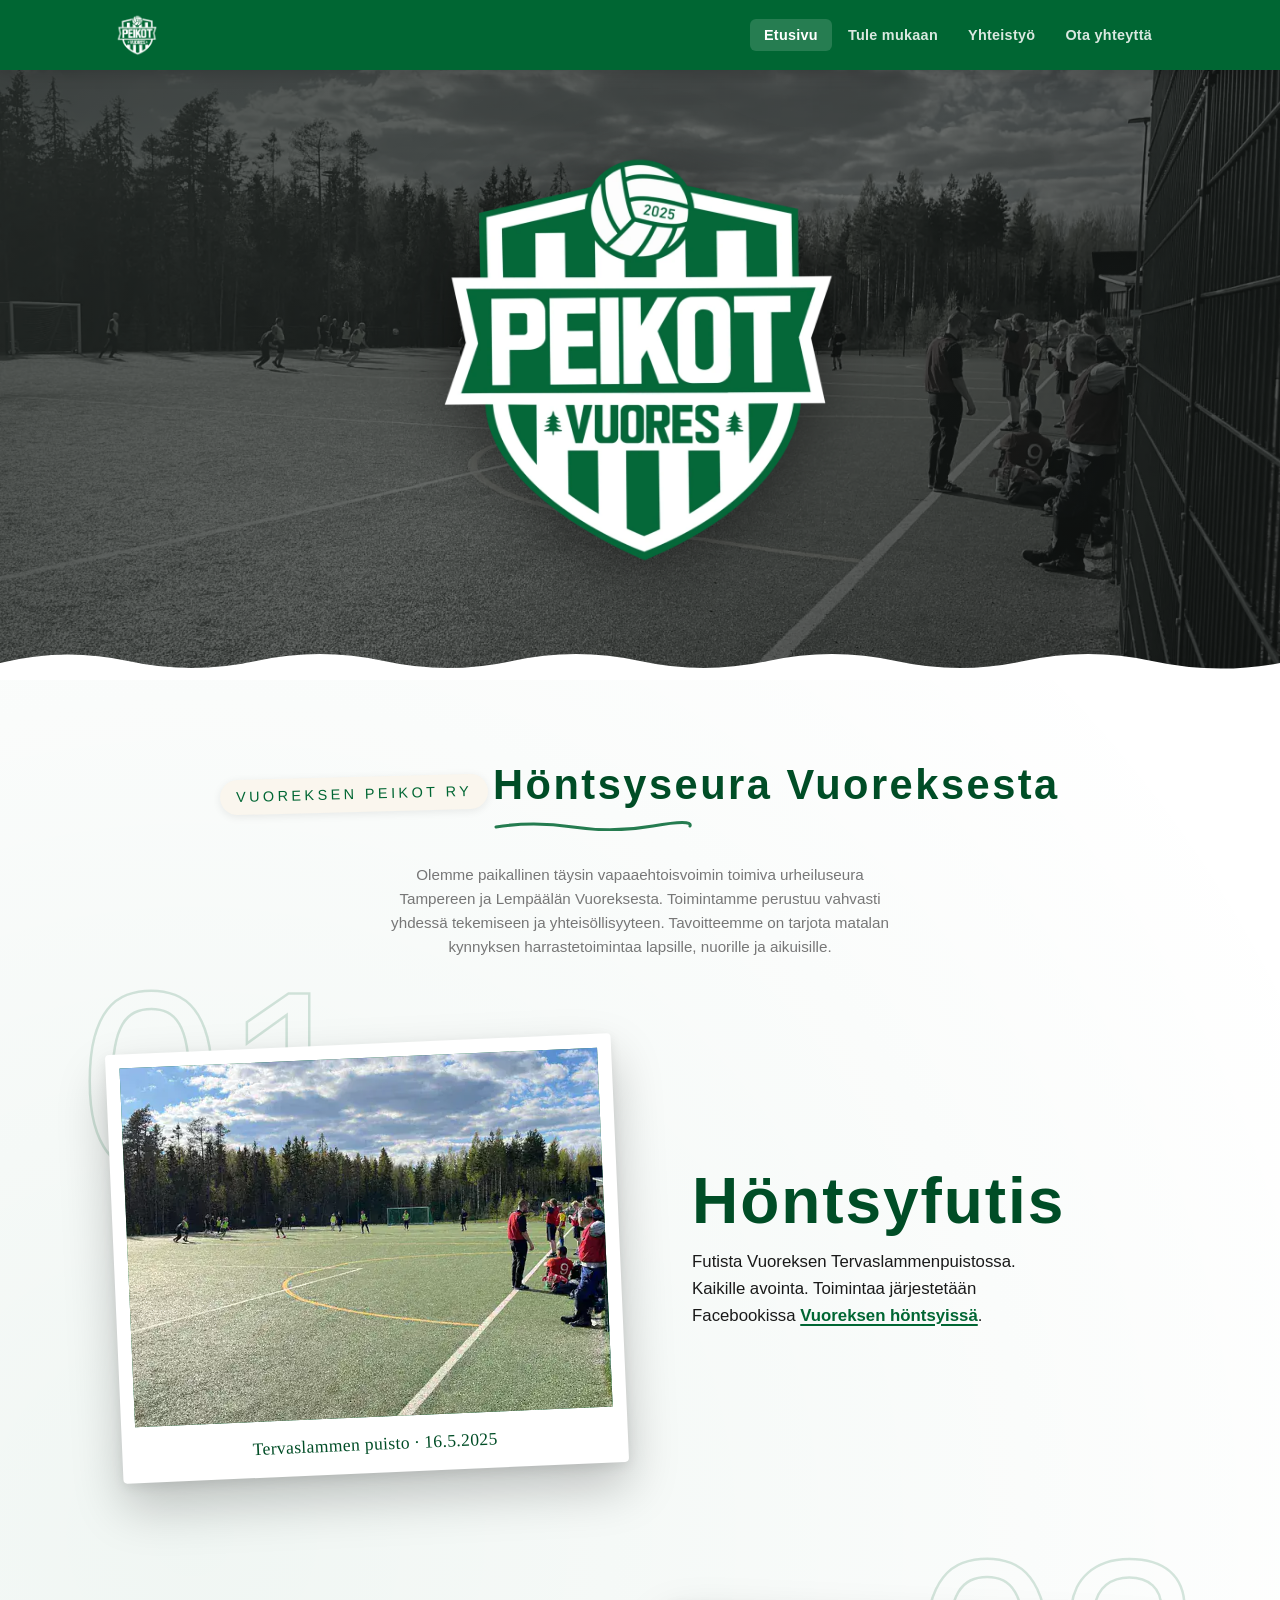
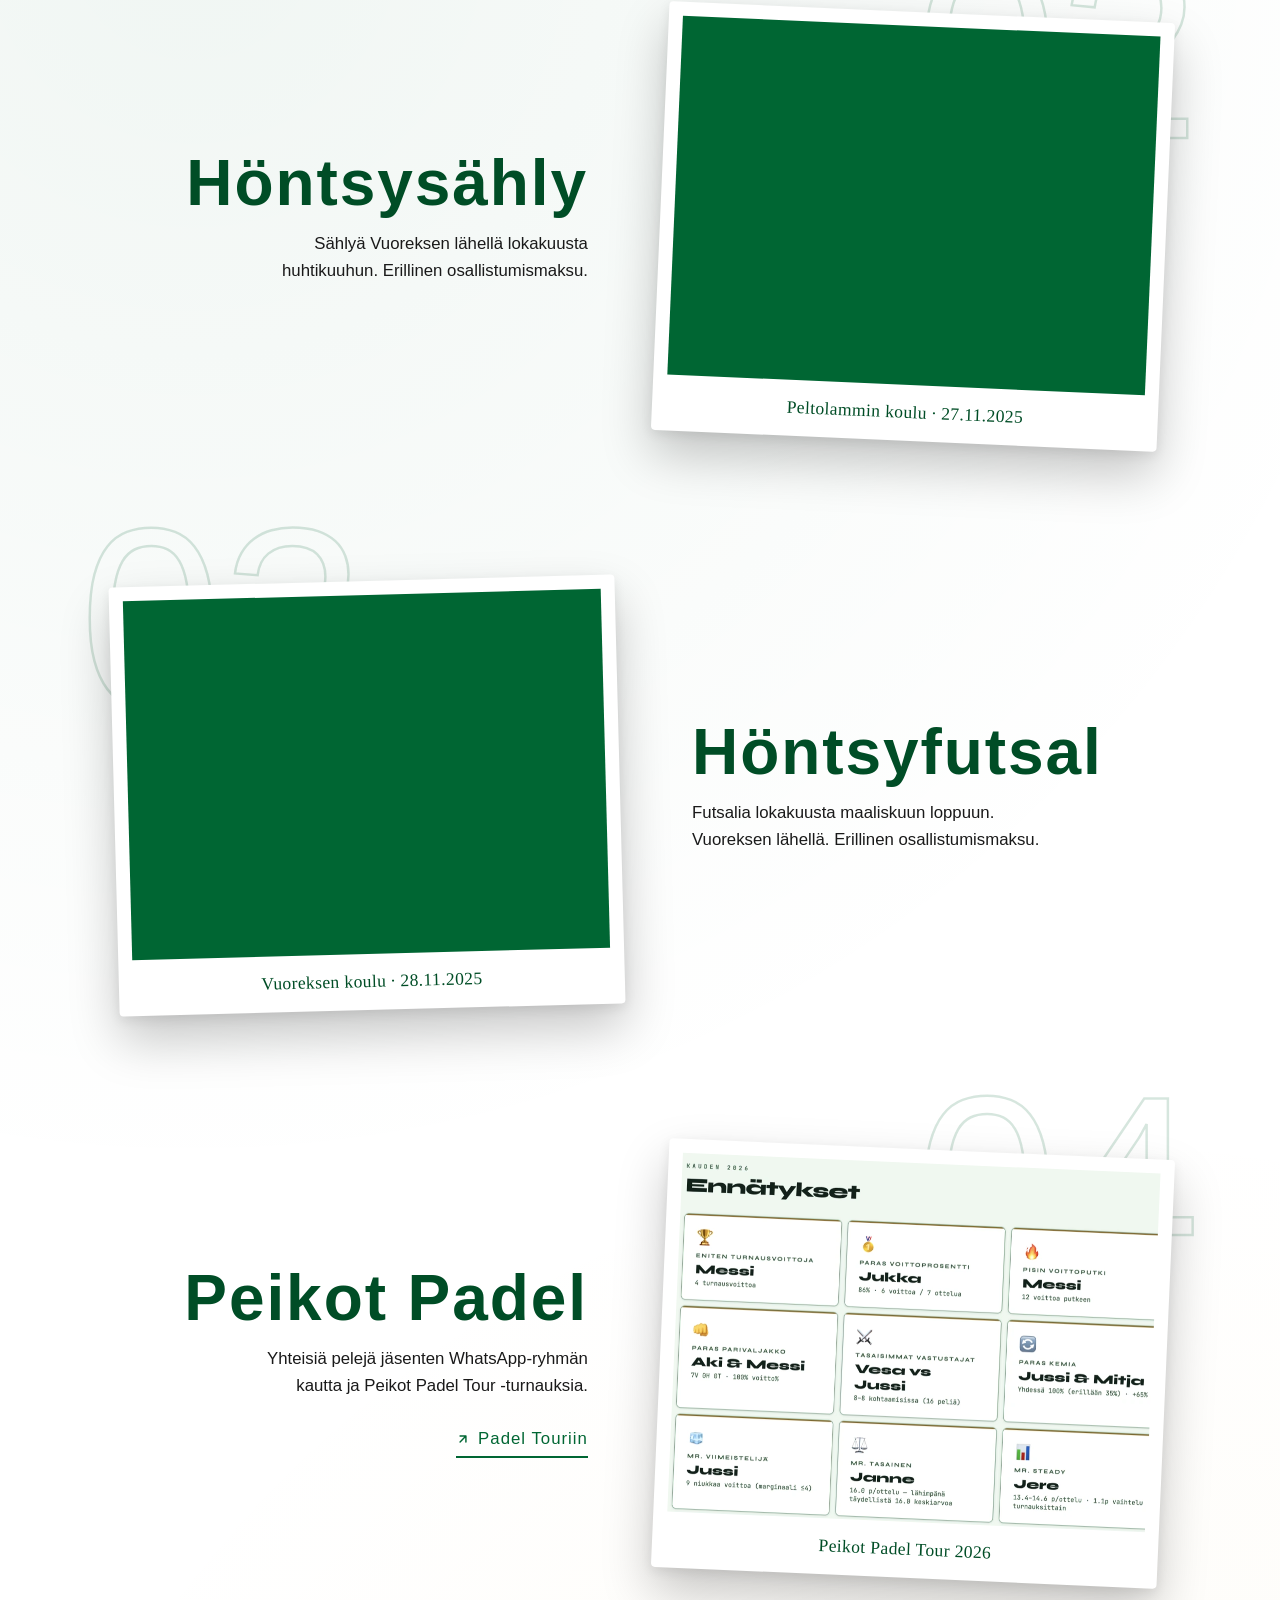
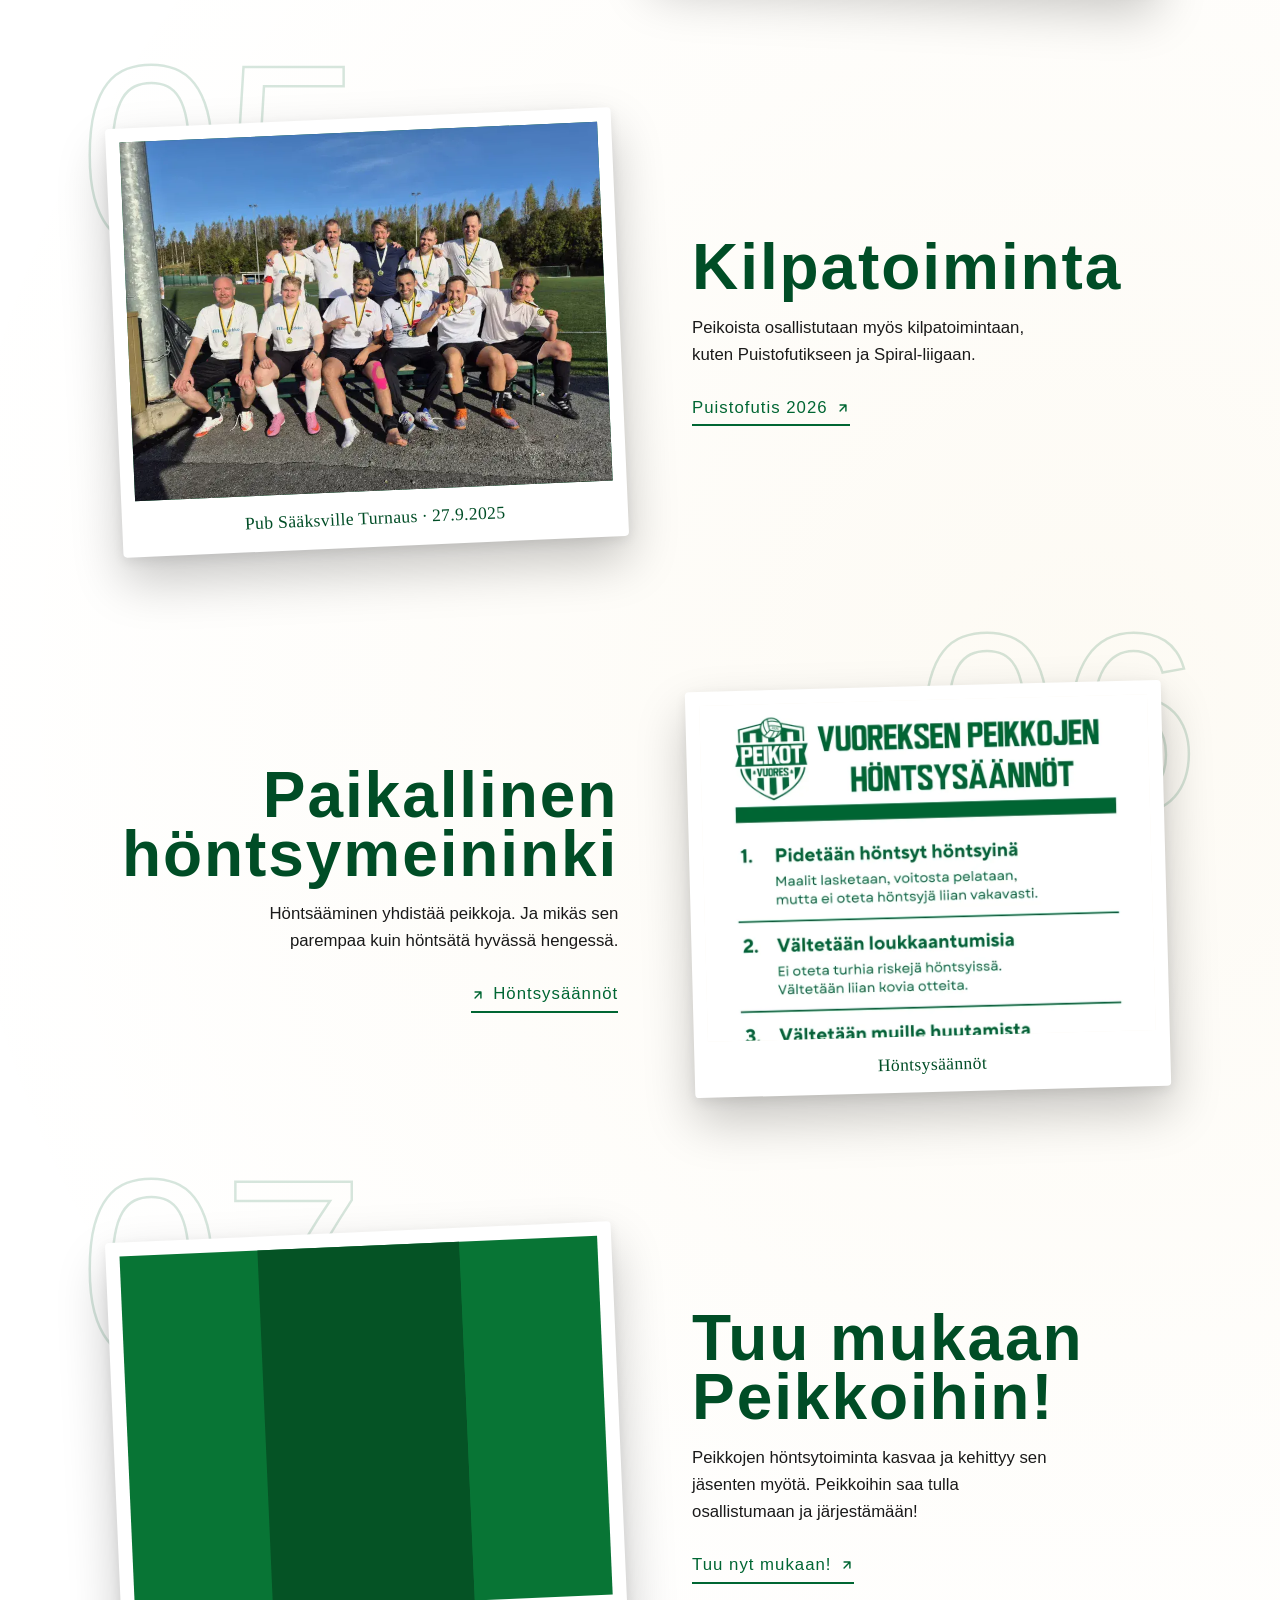
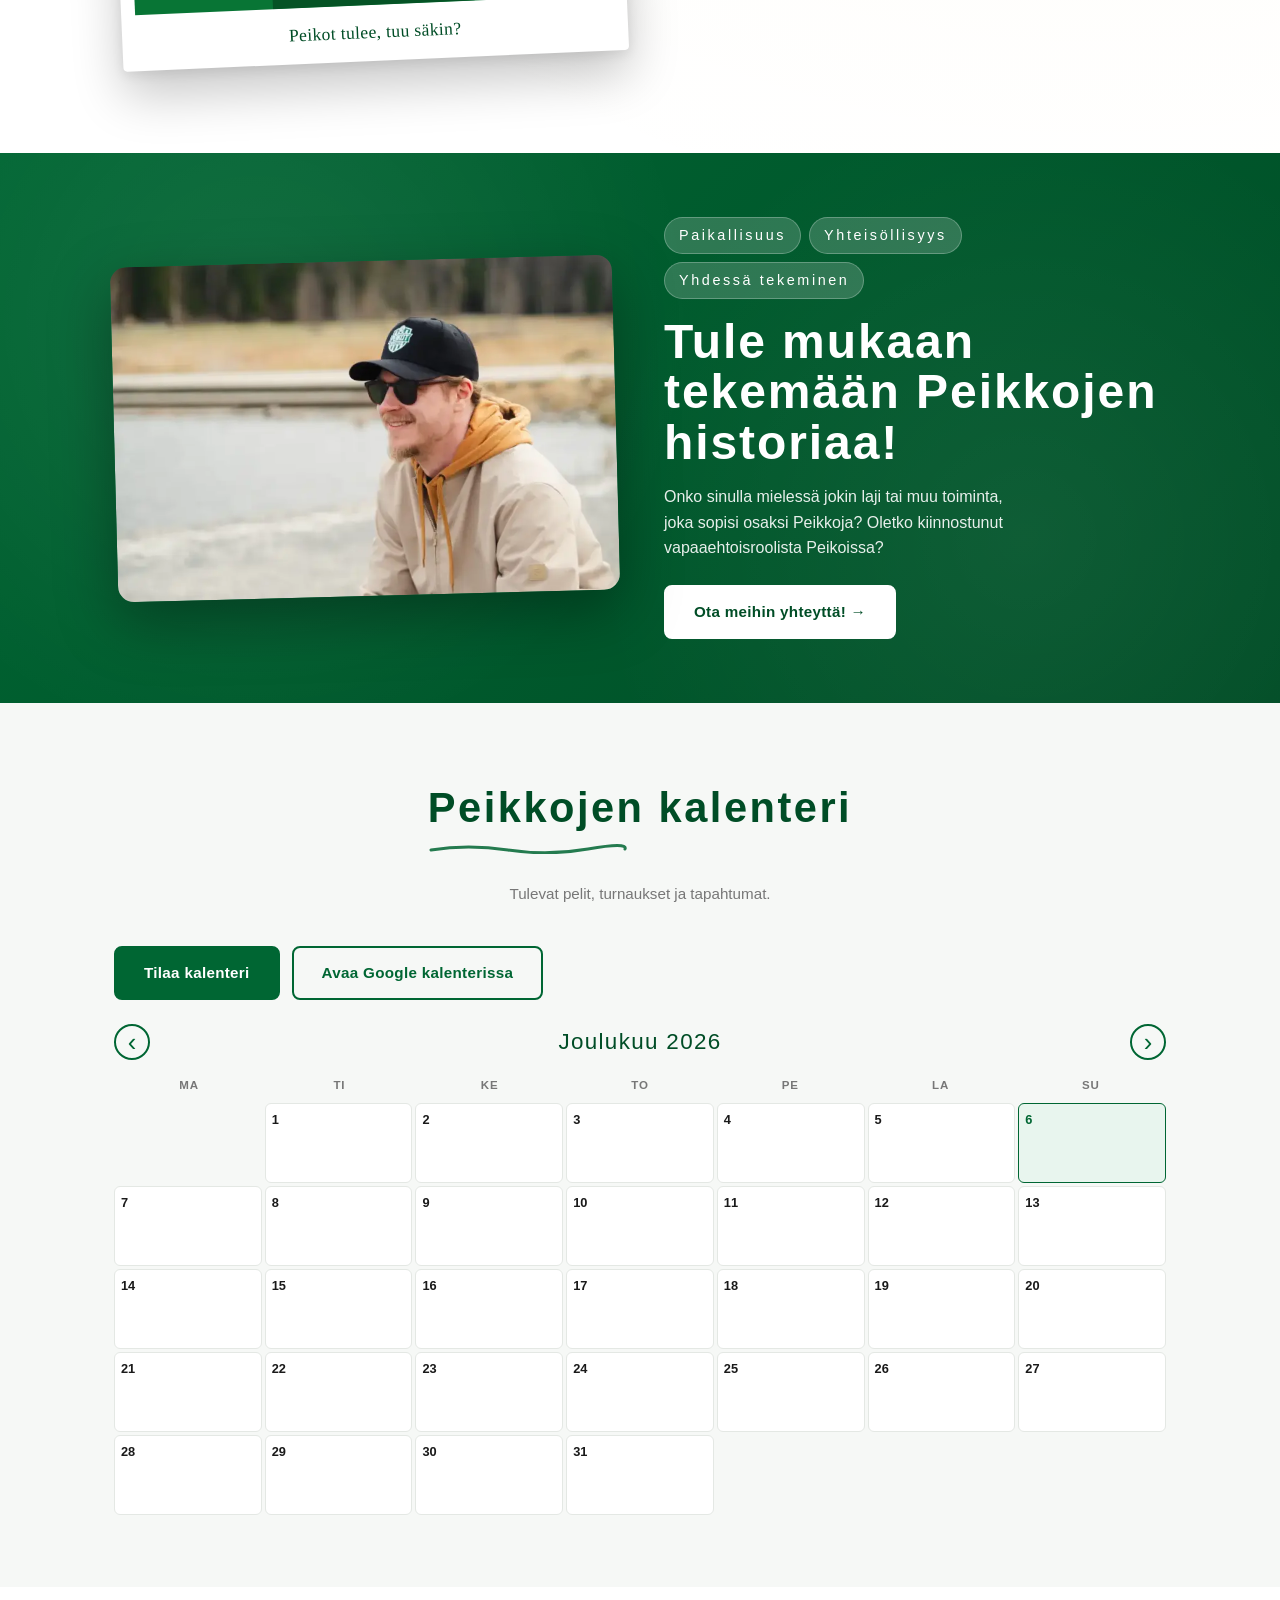
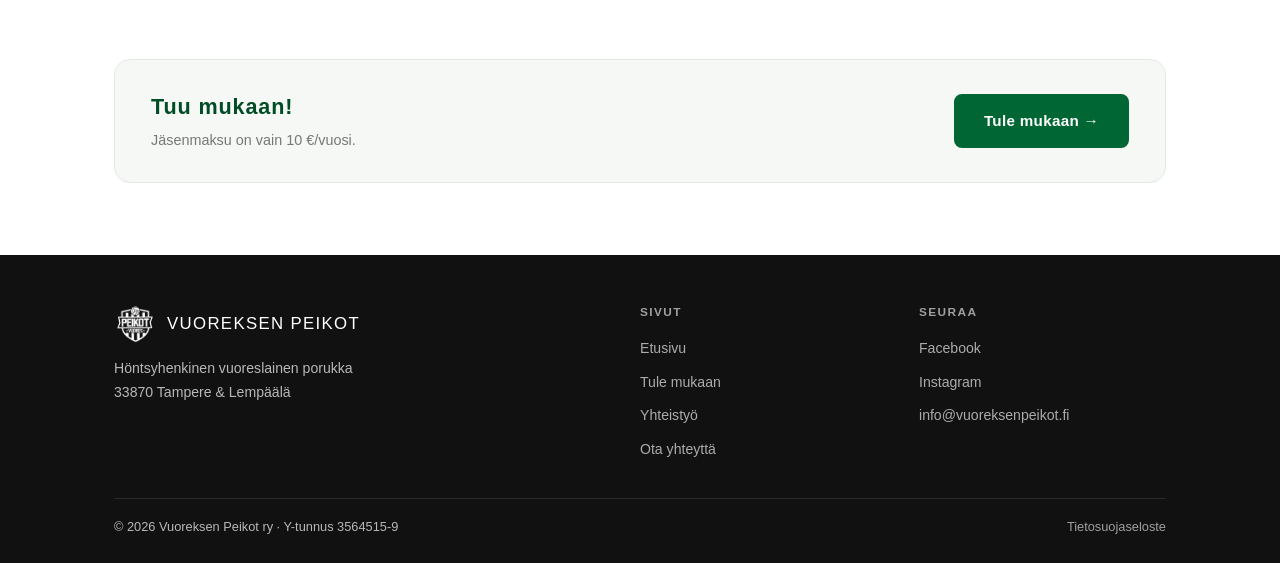
==== commit d617e3e9: "Vaihda banneriin lippis paassa -kuva" ====
--- a/index.html
+++ b/index.html
@@ -174,7 +174,7 @@
   <section class="promo-banner">
     <div class="container promo-banner-inner">
       <a href="ota-yhteytta.html" class="promo-banner-media" aria-label="Ota yhteyttä Peikkoihin">
-        <img src="img/lippis.webp" alt="Peikot Vuores -lippis kädessä" class="promo-banner-slide is-active" width="800" height="534">
+        <img src="img/lippis.webp" alt="Peikot Vuores -lippis päässä" class="promo-banner-slide is-active" width="800" height="534">
         <img src="img/tule-mukaan.webp" alt="Peikkojen jäsen tapahtumassa" class="promo-banner-slide" loading="lazy" width="1600" height="1200">
       </a>
       <div class="promo-banner-text">
